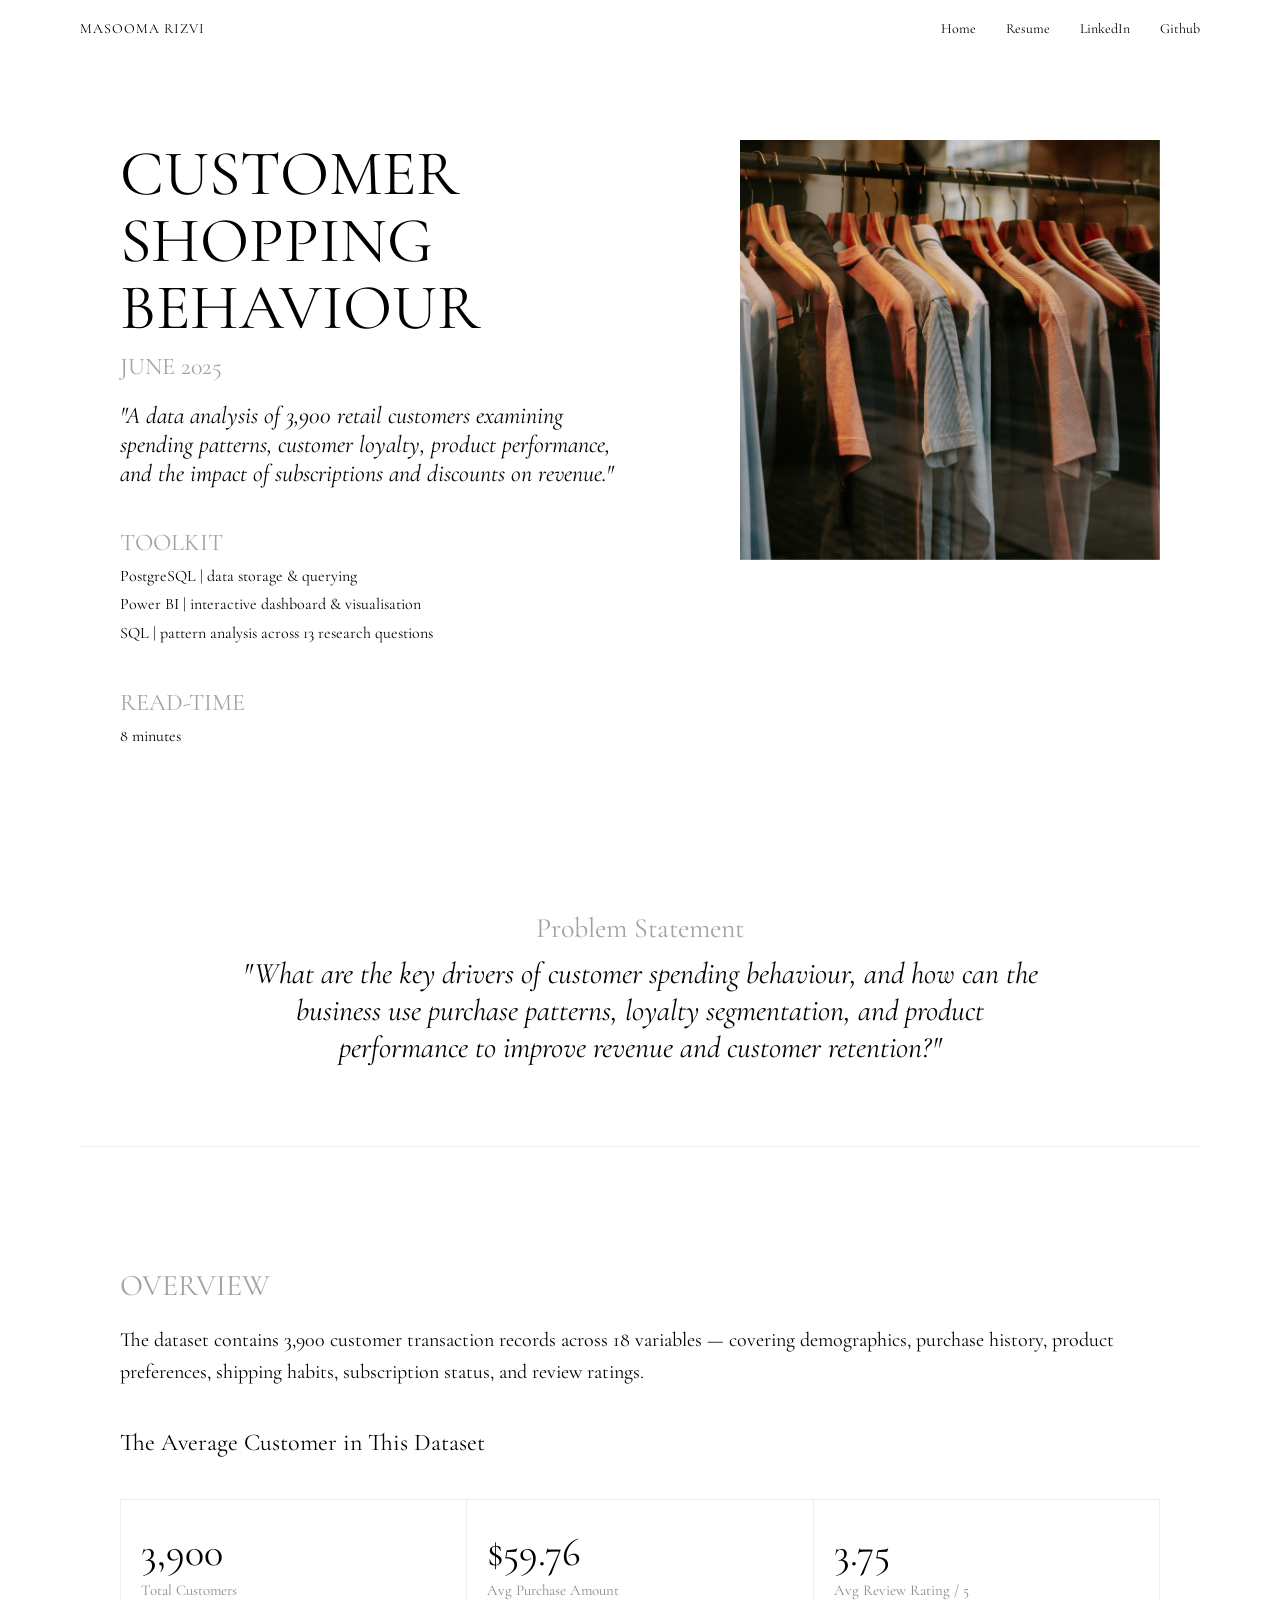
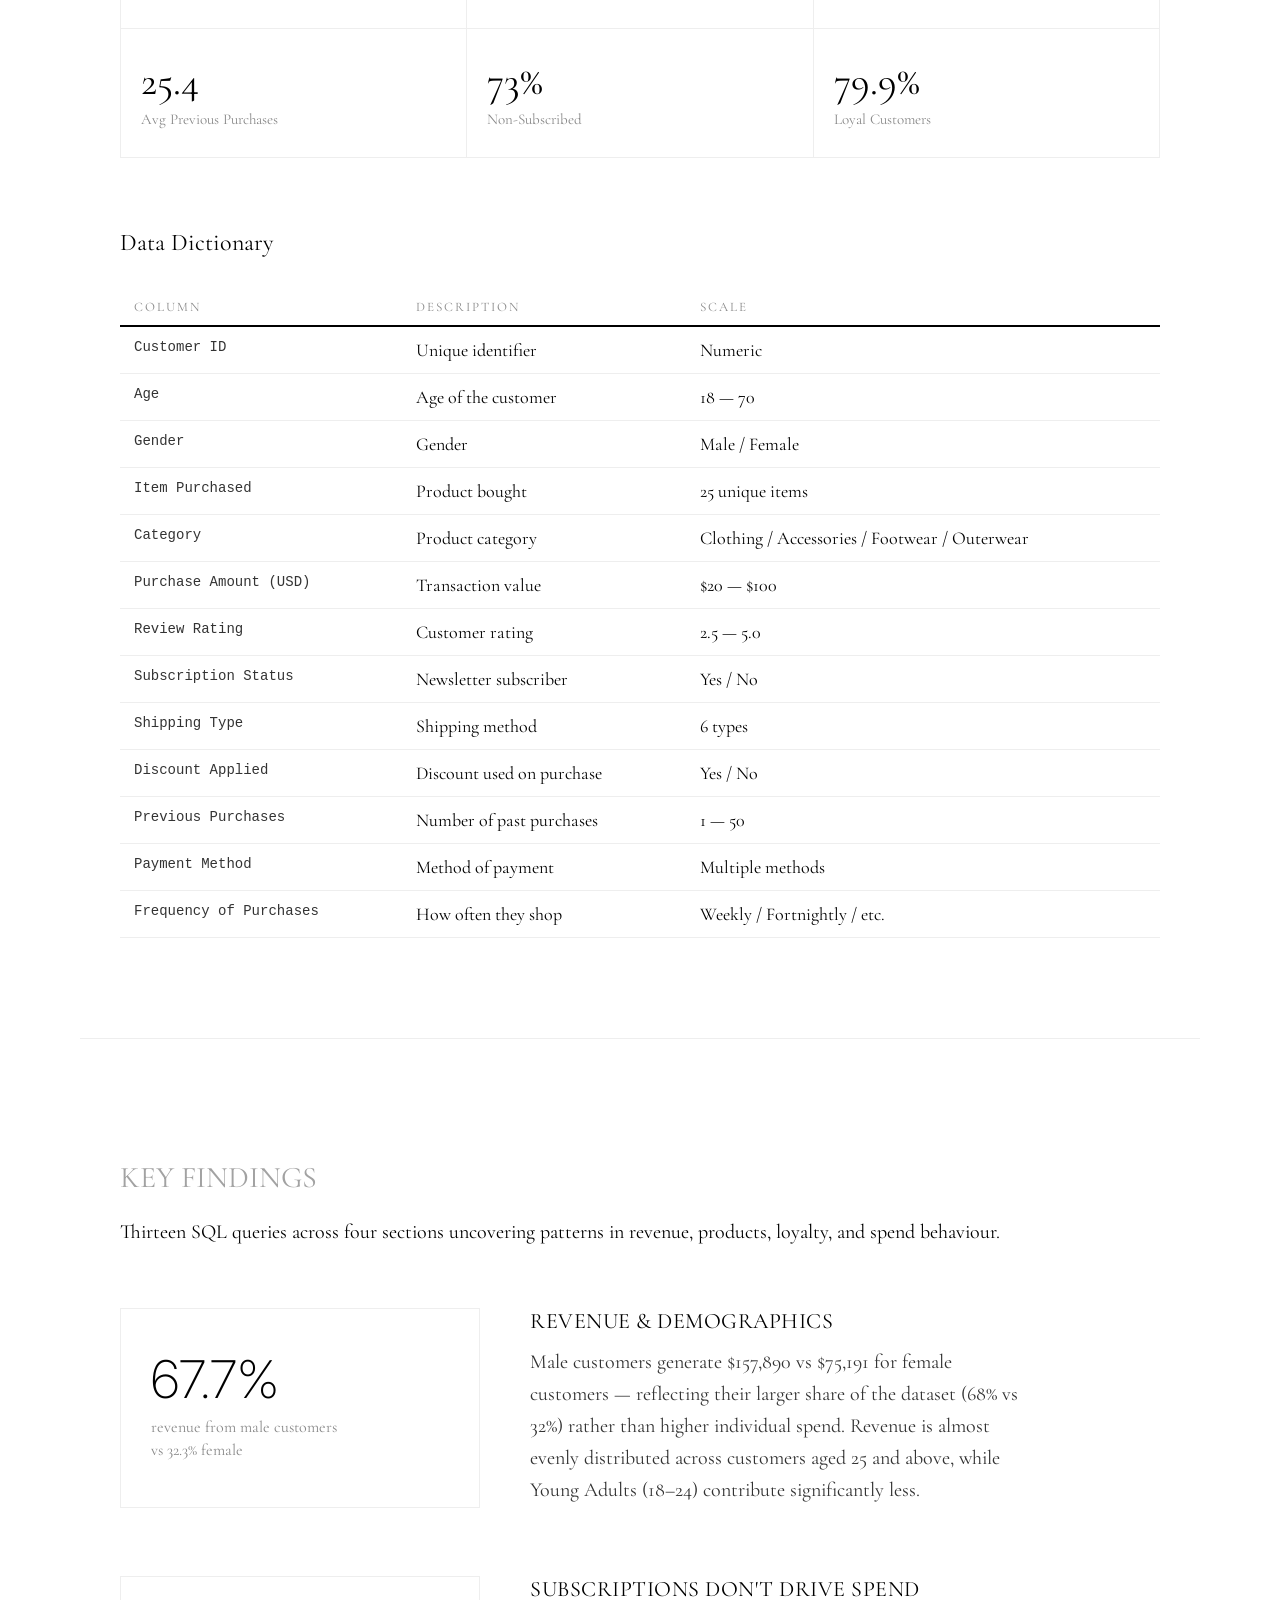
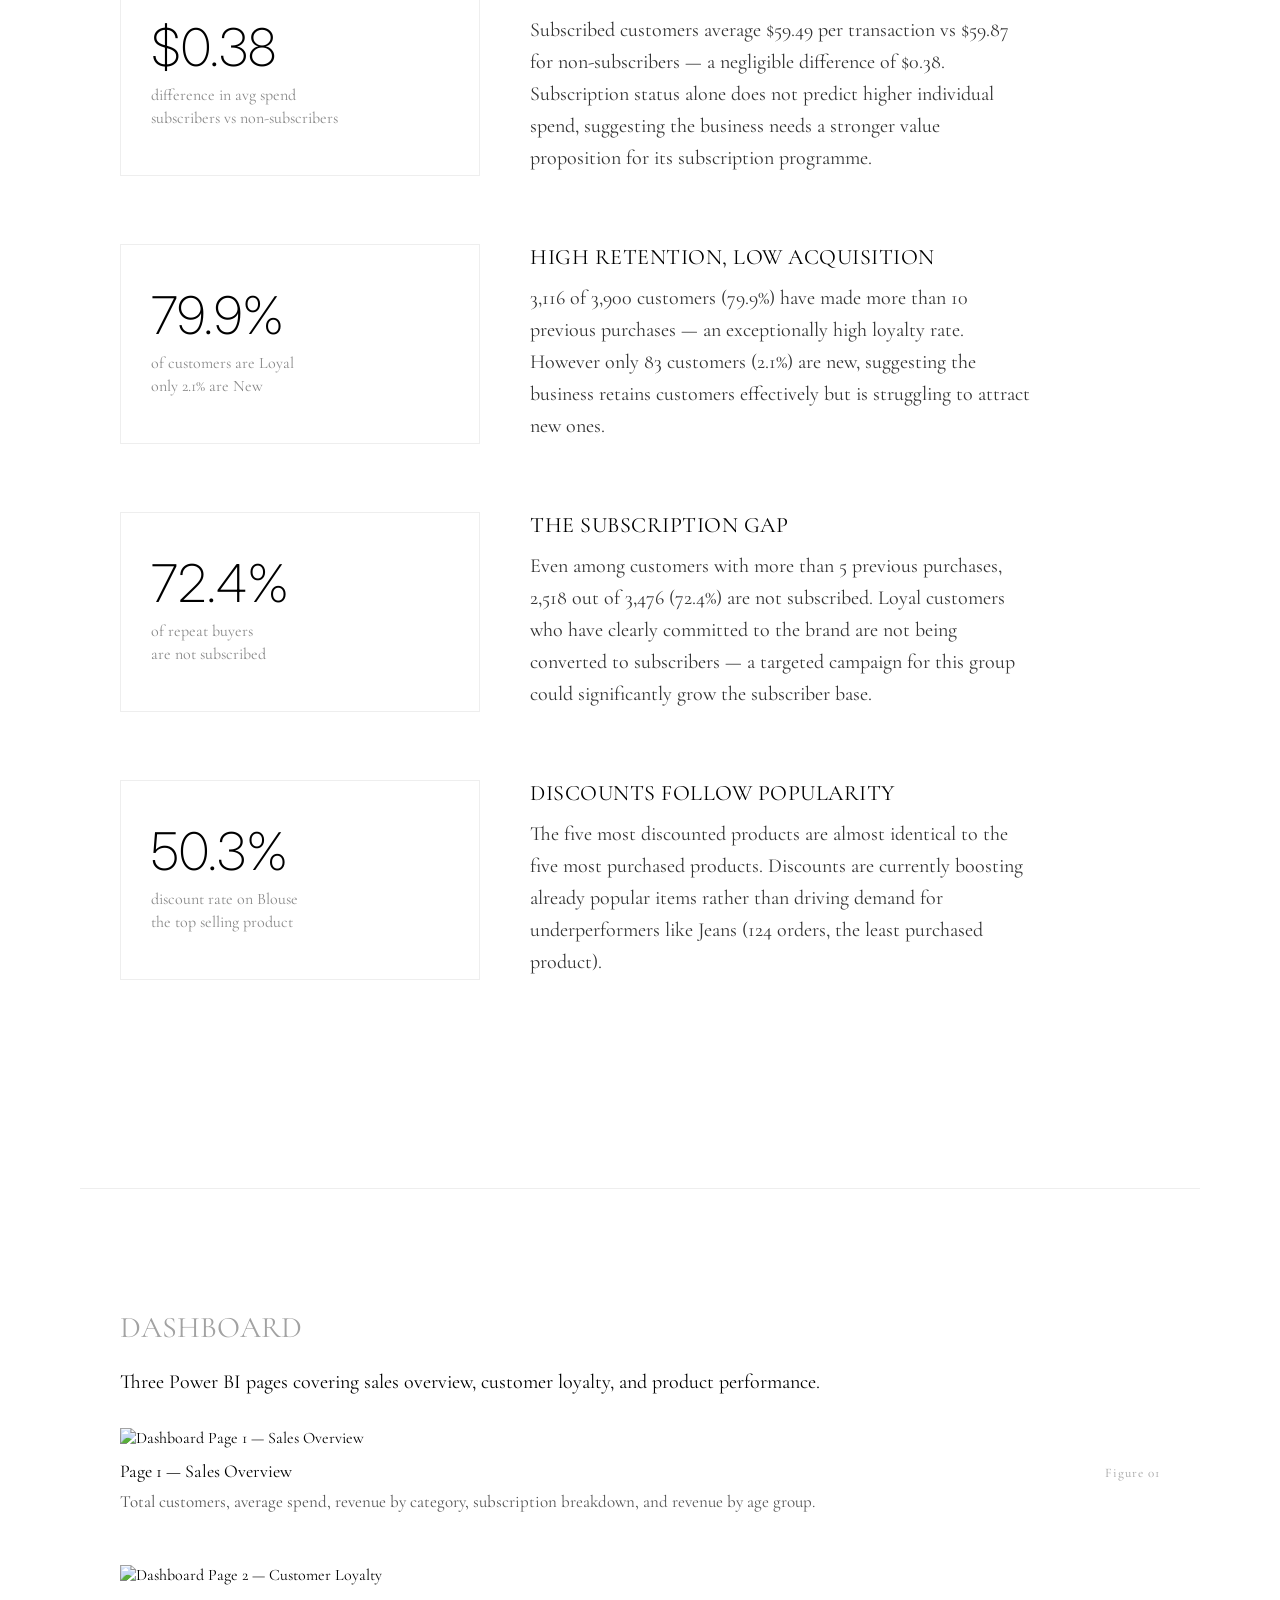
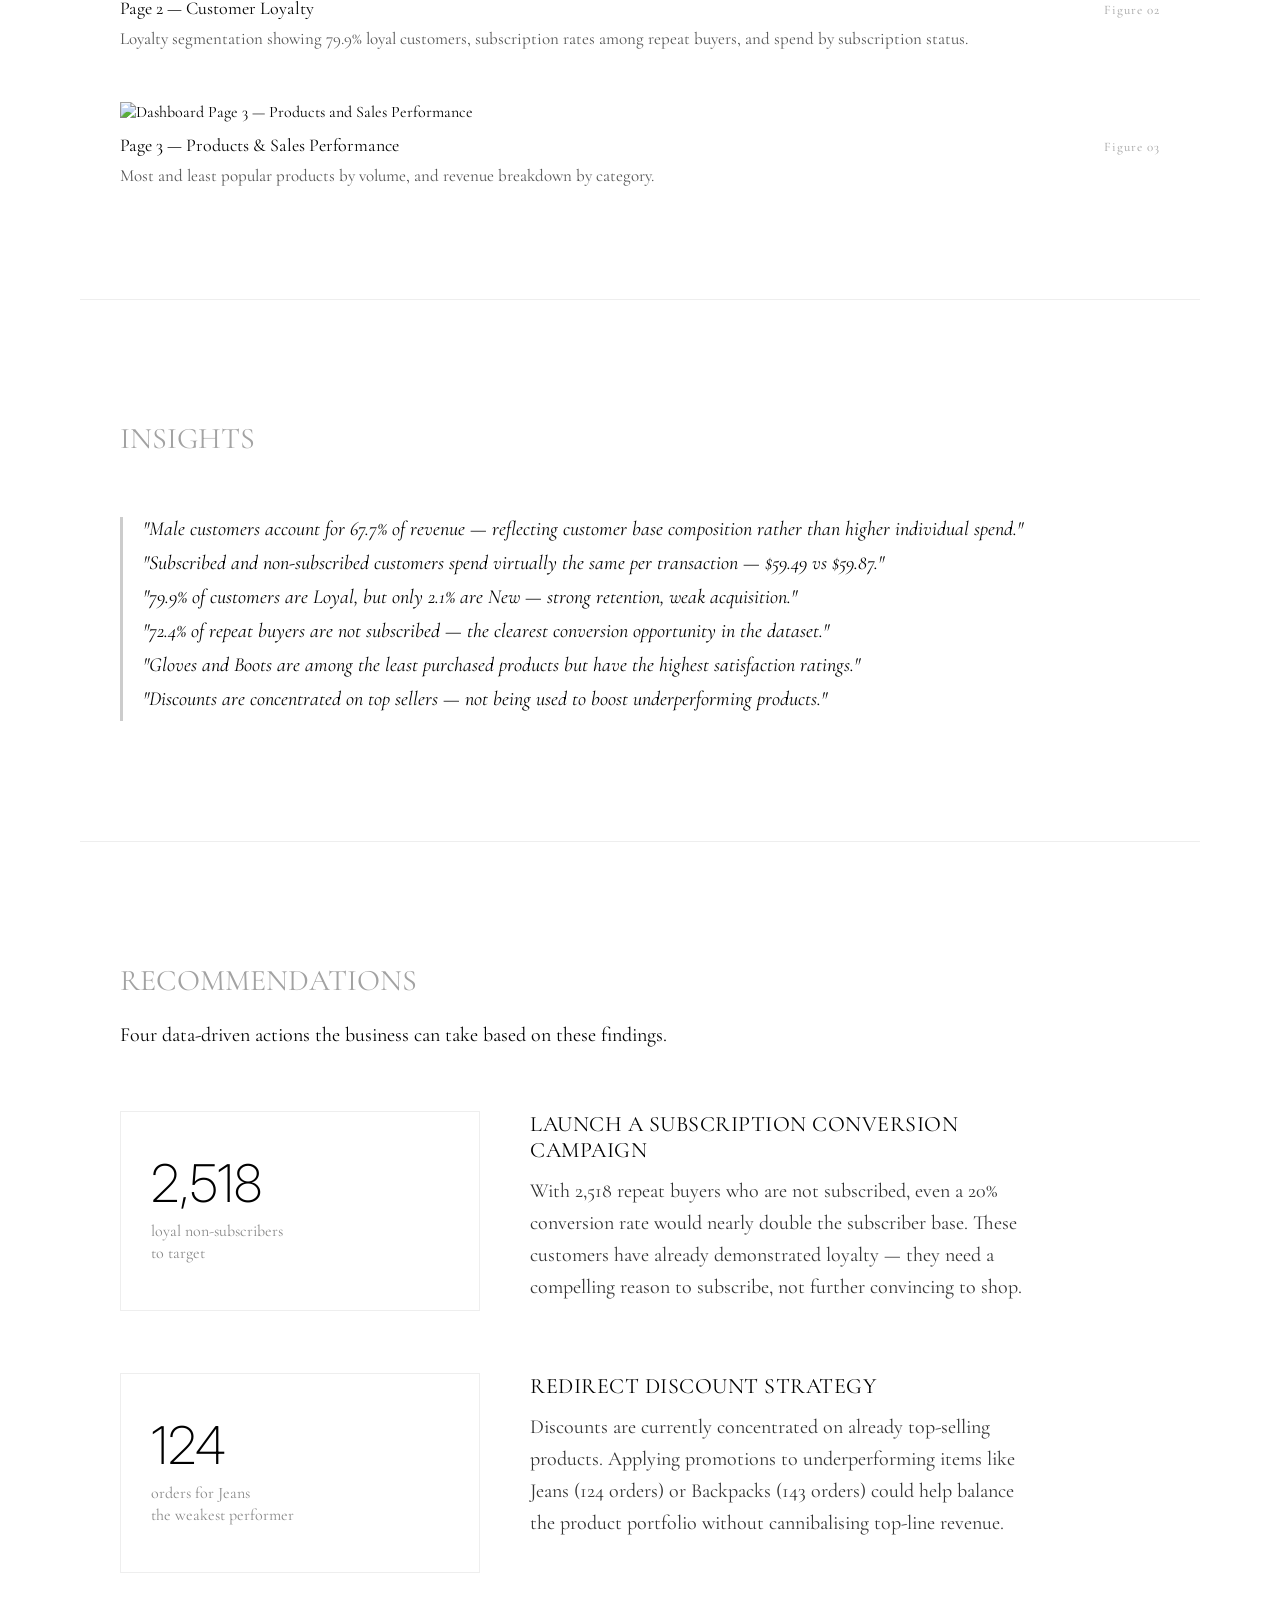
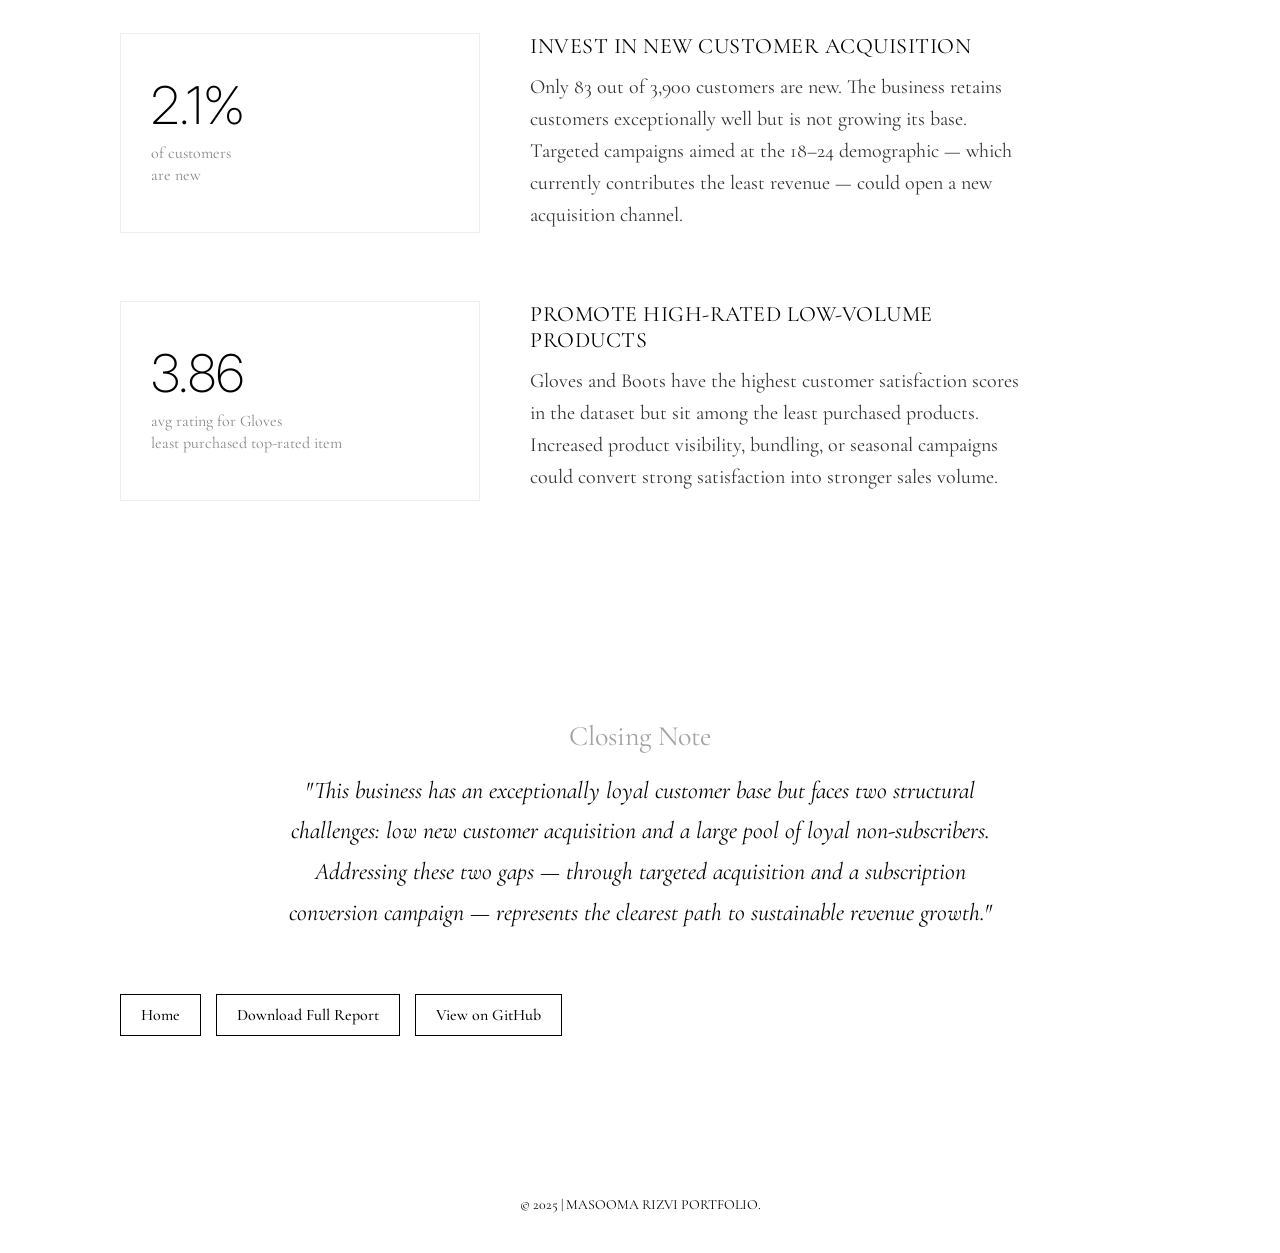
==== CustomerAnalysis.html @ becacf72 "slight fixes images etc" ====
<!DOCTYPE html>
<html lang="en">
<head>
  <meta charset="UTF-8">
  <meta name="viewport" content="width=device-width, initial-scale=1.0">
  <link href="https://fonts.googleapis.com/css2?family=Cormorant+Garamond:wght@400;700&display=swap" rel="stylesheet">
  <link href="https://fonts.googleapis.com/css2?family=Inter:wght@200;300;400&family=Cormorant+Garamond:wght@400;700&display=swap" rel="stylesheet">
  <title>Customer Shopping Behaviour</title>
  <link rel="stylesheet" href="css/teen.css">
  <link rel="icon" type="image/x-icon" href="images/Frame 3.png">
</head>

<body>

  <!-- NAV -->
  <header class="nav-container">
    <a href="index.html" class="logo">MASOOMA RIZVI</a>
    <nav class="nav">
      <ul>
        <li><a href="index.html">Home</a></li>
        <li><a href="Masooma Rizvi _ Resume 2026 _ LinkedIn .pdf" target="_blank">Resume</a></li>
        <li><a href="https://www.linkedin.com/in/masooma-r-2693ab368" target="_blank">LinkedIn</a></li>
        <li><a href="https://github.com/msm-rzv" target="_blank">Github</a></li>
      </ul>
    </nav>
  </header>

  <!-- INTRO -->
  <section class="intro-section">
    <div class="intro-text">
      <p class="project-title">CUSTOMER SHOPPING BEHAVIOUR</p>
      <p class="project-dates">JUNE 2025</p>
      <p class="project-description"><em>"A data analysis of 3,900 retail customers examining spending patterns, customer loyalty, product performance, and the impact of subscriptions and discounts on revenue."</em></p>

      <p class="section-label">TOOLKIT</p>
      <p class="toolkit">
        PostgreSQL | data storage & querying<br>
        Power BI | interactive dashboard & visualisation<br>
        SQL | pattern analysis across 13 research questions
      </p>

      <p class="section-label">READ-TIME</p>
      <p class="read-time">8 minutes</p>
    </div>

    <div class="intro-img">
      <img src="Images/CustomerAnalysis.jpg" alt="Customer Shopping Dashboard">
    </div>
  </section>

  <!-- PROBLEM STATEMENT -->
  <div class="quote">
    <p>Problem Statement</p>
    "What are the key drivers of customer spending behaviour, and how can the business use purchase patterns, loyalty segmentation, and product performance to improve revenue and customer retention?"
  </div>

  <!-- OVERVIEW -->
  <hr class="section-divider">
  <section id="overview" class="content-section">
    <p class="section-tag">OVERVIEW</p>

    <p>The dataset contains 3,900 customer transaction records across 18 variables — covering demographics, purchase history, product preferences, shipping habits, subscription status, and review ratings.</p>

    <h2>The Average Customer in This Dataset</h2>
    <div class="stats-grid">
      <div class="stat-cell"><span class="stat-number">3,900</span><span class="stat-desc">Total Customers</span></div>
      <div class="stat-cell"><span class="stat-number">$59.76</span><span class="stat-desc">Avg Purchase Amount</span></div>
      <div class="stat-cell"><span class="stat-number">3.75</span><span class="stat-desc">Avg Review Rating / 5</span></div>
      <div class="stat-cell"><span class="stat-number">25.4</span><span class="stat-desc">Avg Previous Purchases</span></div>
      <div class="stat-cell"><span class="stat-number">73%</span><span class="stat-desc">Non-Subscribed</span></div>
      <div class="stat-cell"><span class="stat-number">79.9%</span><span class="stat-desc">Loyal Customers</span></div>
    </div>

    <h2>Data Dictionary</h2>
    <table class="data-table">
      <thead>
        <tr><th>Column</th><th>Description</th><th>Scale</th></tr>
      </thead>
      <tbody>
        <tr><td class="col-name">Customer ID</td><td>Unique identifier</td><td>Numeric</td></tr>
        <tr><td class="col-name">Age</td><td>Age of the customer</td><td>18 — 70</td></tr>
        <tr><td class="col-name">Gender</td><td>Gender</td><td>Male / Female</td></tr>
        <tr><td class="col-name">Item Purchased</td><td>Product bought</td><td>25 unique items</td></tr>
        <tr><td class="col-name">Category</td><td>Product category</td><td>Clothing / Accessories / Footwear / Outerwear</td></tr>
        <tr><td class="col-name">Purchase Amount (USD)</td><td>Transaction value</td><td>$20 — $100</td></tr>
        <tr><td class="col-name">Review Rating</td><td>Customer rating</td><td>2.5 — 5.0</td></tr>
        <tr><td class="col-name">Subscription Status</td><td>Newsletter subscriber</td><td>Yes / No</td></tr>
        <tr><td class="col-name">Shipping Type</td><td>Shipping method</td><td>6 types</td></tr>
        <tr><td class="col-name">Discount Applied</td><td>Discount used on purchase</td><td>Yes / No</td></tr>
        <tr><td class="col-name">Previous Purchases</td><td>Number of past purchases</td><td>1 — 50</td></tr>
        <tr><td class="col-name">Payment Method</td><td>Method of payment</td><td>Multiple methods</td></tr>
        <tr><td class="col-name">Frequency of Purchases</td><td>How often they shop</td><td>Weekly / Fortnightly / etc.</td></tr>
      </tbody>
    </table>
  </section>

  <!-- ANALYSIS -->
  <hr class="section-divider">
  <section id="analysis" class="content-section">
    <p class="section-tag">KEY FINDINGS</p>
    <p>Thirteen SQL queries across four sections uncovering patterns in revenue, products, loyalty, and spend behaviour.</p>

    <div class="panels">

      <div class="panel">
        <div class="panel-stat">
          <span class="panel-stat-number">67.7%</span>
          <span class="panel-stat-label">revenue from male customers<br>vs 32.3% female</span>
        </div>
        <div class="panel-content">
          <h2>Revenue & Demographics</h2>
          <p>Male customers generate $157,890 vs $75,191 for female customers — reflecting their larger share of the dataset (68% vs 32%) rather than higher individual spend. Revenue is almost evenly distributed across customers aged 25 and above, while Young Adults (18–24) contribute significantly less.</p>
        </div>
      </div>

      <div class="panel">
        <div class="panel-stat">
          <span class="panel-stat-number">$0.38</span>
          <span class="panel-stat-label">difference in avg spend<br>subscribers vs non-subscribers</span>
        </div>
        <div class="panel-content">
          <h2>Subscriptions Don't Drive Spend</h2>
          <p>Subscribed customers average $59.49 per transaction vs $59.87 for non-subscribers — a negligible difference of $0.38. Subscription status alone does not predict higher individual spend, suggesting the business needs a stronger value proposition for its subscription programme.</p>
        </div>
      </div>

      <div class="panel">
        <div class="panel-stat">
          <span class="panel-stat-number">79.9%</span>
          <span class="panel-stat-label">of customers are Loyal<br>only 2.1% are New</span>
        </div>
        <div class="panel-content">
          <h2>High Retention, Low Acquisition</h2>
          <p>3,116 of 3,900 customers (79.9%) have made more than 10 previous purchases — an exceptionally high loyalty rate. However only 83 customers (2.1%) are new, suggesting the business retains customers effectively but is struggling to attract new ones.</p>
        </div>
      </div>

      <div class="panel">
        <div class="panel-stat">
          <span class="panel-stat-number">72.4%</span>
          <span class="panel-stat-label">of repeat buyers<br>are not subscribed</span>
        </div>
        <div class="panel-content">
          <h2>The Subscription Gap</h2>
          <p>Even among customers with more than 5 previous purchases, 2,518 out of 3,476 (72.4%) are not subscribed. Loyal customers who have clearly committed to the brand are not being converted to subscribers — a targeted campaign for this group could significantly grow the subscriber base.</p>
        </div>
      </div>

      <div class="panel">
        <div class="panel-stat">
          <span class="panel-stat-number">50.3%</span>
          <span class="panel-stat-label">discount rate on Blouse<br>the top selling product</span>
        </div>
        <div class="panel-content">
          <h2>Discounts Follow Popularity</h2>
          <p>The five most discounted products are almost identical to the five most purchased products. Discounts are currently boosting already popular items rather than driving demand for underperformers like Jeans (124 orders, the least purchased product).</p>
        </div>
      </div>

    </div>
  </section>

  <!-- DASHBOARD -->
  <hr class="section-divider">
  <section id="dashboard" class="content-section">
    <p class="section-tag">DASHBOARD</p>
    <p>Three Power BI pages covering sales overview, customer loyalty, and product performance.</p>

    <div class="dashboard-grid">

      <div class="dashboard-item">
        <img src="images/Customer_Analysis1.jpg" alt="Dashboard Page 1 — Sales Overview">
        <div class="dashboard-caption">
          <span class="dashboard-caption-title">Page 1 — Sales Overview</span>
          <span class="dashboard-caption-fig">Figure 01</span>
        </div>
        <p class="dashboard-caption-desc">Total customers, average spend, revenue by category, subscription breakdown, and revenue by age group.</p>
      </div>

      <div class="dashboard-item">
        <img src="images/Customer_Analysis2.jpg" alt="Dashboard Page 2 — Customer Loyalty">
        <div class="dashboard-caption">
          <span class="dashboard-caption-title">Page 2 — Customer Loyalty</span>
          <span class="dashboard-caption-fig">Figure 02</span>
        </div>
        <p class="dashboard-caption-desc">Loyalty segmentation showing 79.9% loyal customers, subscription rates among repeat buyers, and spend by subscription status.</p>
      </div>

      <div class="dashboard-item">
        <img src="images/Customer_Analysis3.jpg" alt="Dashboard Page 3 — Products and Sales Performance">
        <div class="dashboard-caption">
          <span class="dashboard-caption-title">Page 3 — Products & Sales Performance</span>
          <span class="dashboard-caption-fig">Figure 03</span>
        </div>
        <p class="dashboard-caption-desc">Most and least popular products by volume, and revenue breakdown by category.</p>
      </div>

    </div>
  </section>

  <!-- KEY FINDINGS -->
  <hr class="section-divider">
  <section id="findings" class="content-section">
    <p class="section-tag">INSIGHTS</p>

    <div class="quotes">
      <p>"Male customers account for 67.7% of revenue — reflecting customer base composition rather than higher individual spend."</p>
      <p>"Subscribed and non-subscribed customers spend virtually the same per transaction — $59.49 vs $59.87."</p>
      <p>"79.9% of customers are Loyal, but only 2.1% are New — strong retention, weak acquisition."</p>
      <p>"72.4% of repeat buyers are not subscribed — the clearest conversion opportunity in the dataset."</p>
      <p>"Gloves and Boots are among the least purchased products but have the highest satisfaction ratings."</p>
      <p>"Discounts are concentrated on top sellers — not being used to boost underperforming products."</p>
    </div>
  </section>

  <!-- RECOMMENDATIONS -->
  <hr class="section-divider">
  <section id="recommendations" class="content-section">
    <p class="section-tag">RECOMMENDATIONS</p>
    <p>Four data-driven actions the business can take based on these findings.</p>

    <div class="panels">

      <div class="panel">
        <div class="panel-stat">
          <span class="panel-stat-number">2,518</span>
          <span class="panel-stat-label">loyal non-subscribers<br>to target</span>
        </div>
        <div class="panel-content">
          <h2>Launch a Subscription Conversion Campaign</h2>
          <p>With 2,518 repeat buyers who are not subscribed, even a 20% conversion rate would nearly double the subscriber base. These customers have already demonstrated loyalty — they need a compelling reason to subscribe, not further convincing to shop.</p>
        </div>
      </div>

      <div class="panel">
        <div class="panel-stat">
          <span class="panel-stat-number">124</span>
          <span class="panel-stat-label">orders for Jeans<br>the weakest performer</span>
        </div>
        <div class="panel-content">
          <h2>Redirect Discount Strategy</h2>
          <p>Discounts are currently concentrated on already top-selling products. Applying promotions to underperforming items like Jeans (124 orders) or Backpacks (143 orders) could help balance the product portfolio without cannibalising top-line revenue.</p>
        </div>
      </div>

      <div class="panel">
        <div class="panel-stat">
          <span class="panel-stat-number">2.1%</span>
          <span class="panel-stat-label">of customers<br>are new</span>
        </div>
        <div class="panel-content">
          <h2>Invest in New Customer Acquisition</h2>
          <p>Only 83 out of 3,900 customers are new. The business retains customers exceptionally well but is not growing its base. Targeted campaigns aimed at the 18–24 demographic — which currently contributes the least revenue — could open a new acquisition channel.</p>
        </div>
      </div>

      <div class="panel">
        <div class="panel-stat">
          <span class="panel-stat-number">3.86</span>
          <span class="panel-stat-label">avg rating for Gloves<br>least purchased top-rated item</span>
        </div>
        <div class="panel-content">
          <h2>Promote High-Rated Low-Volume Products</h2>
          <p>Gloves and Boots have the highest customer satisfaction scores in the dataset but sit among the least purchased products. Increased product visibility, bundling, or seasonal campaigns could convert strong satisfaction into stronger sales volume.</p>
        </div>
      </div>

    </div>

    <div class="closing-box">
      <span class="closing-box-label">Closing Note</span>
      "This business has an exceptionally loyal customer base but faces two structural challenges: low new customer acquisition and a large pool of loyal non-subscribers. Addressing these two gaps — through targeted acquisition and a subscription conversion campaign — represents the clearest path to sustainable revenue growth."
    </div>

    <div class="buttons">
      <a href="index.html">Home</a>
      <a href="Customer_Shopping_Behaviour_Case_Study.pdf" target="_blank">Download Full Report</a>
      <a href="https://github.com/msm-rzv" target="_blank">View on GitHub</a>
    </div>

  </section>

  <!-- FOOTER -->
  <footer class="site-footer">
    <p>&copy; 2025 | MASOOMA RIZVI PORTFOLIO.</p>
  </footer>

  <script>
    const panelObserver = new IntersectionObserver((entries) => {
      entries.forEach(entry => { if (entry.isIntersecting) entry.target.classList.add('visible'); });
    }, { threshold: 0.15 });
    document.querySelectorAll('.panel, .dashboard-item').forEach(p => panelObserver.observe(p));
  </script>

</body>
</html>
---- css/teen.css ----
@import url('https://fonts.googleapis.com/css2?family=Cormorant+Garamond:ital,wght@0,300;0,400;0,500;0,700;1,400&display=swap');
@import url('https://fonts.googleapis.com/css2?family=Inter:wght@200;300;400&display=swap');

/* ========== RESET & BASE ========== */
*, *::before, *::after { box-sizing: border-box; margin: 0; padding: 0; }

body {
  font-family: 'Cormorant Garamond', serif;
  background-color: #fff;
  color: #000;
  overflow-x: hidden;
}

/* ========== NAVIGATION ========== */
.nav-container {
  font-family: 'Cormorant Garamond', serif;
  position: absolute;
  top: 20px;
  left: 0; right: 0;
  display: flex;
  justify-content: space-between;
  align-items: center;
  padding: 0 80px;
  font-size: 14px;
  z-index: 100;
  opacity: 0;
  animation: fadeInDown 1s ease forwards;
  animation-delay: 0.2s;
}

.logo {
  font-family: 'Cormorant Garamond', serif;
  font-size: 14px;
  text-decoration: none;
  color: #000;
  letter-spacing: 1px;
}

.nav ul {
  list-style: none;
  display: flex;
  gap: 30px;
}

.nav li {
  opacity: 0;
  transform: translateY(-10px);
  animation: fadeInDown 0.6s ease forwards;
}
.nav li:nth-child(1) { animation-delay: 0.3s; }
.nav li:nth-child(2) { animation-delay: 0.4s; }
.nav li:nth-child(3) { animation-delay: 0.5s; }
.nav li:nth-child(4) { animation-delay: 0.6s; }

.nav a {
  text-decoration: none;
  color: #000;
  position: relative;
  transition: color 0.3s ease;
}
.nav a::after {
  content: '';
  position: absolute;
  width: 0; height: 1px;
  bottom: -3px; left: 50%;
  background-color: #000;
  transition: all 0.3s ease;
  transform: translateX(-50%);
}
.nav a:hover::after { width: 100%; }
.nav a:hover { color: #808080; }

/* ========== INTRO SECTION ========== */
.intro-section {
  display: flex;
  align-items: flex-start;
  justify-content: space-between;
  padding: 140px 80px 80px;
  max-width: 1200px;
  margin: 0 auto;
  gap: 100px;
  opacity: 0;
  animation: fadeIn 1s ease forwards;
  animation-delay: 0.8s;
}

.intro-text {
  flex: 1;
  max-width: 620px;
  opacity: 0;
  transform: translateX(-40px);
  animation: slideInLeft 1s cubic-bezier(0.4, 0, 0.2, 1) forwards;
  animation-delay: 1s;
}

.project-title {
  font-size: 64px;
  font-weight: 400;
  margin-bottom: 10px;
  line-height: 1.05;
  opacity: 0;
  transform: translateY(30px);
  animation: fadeInUp 1s cubic-bezier(0.4, 0, 0.2, 1) forwards;
  animation-delay: 1.2s;
}

.project-dates {
  font-size: 24px;
  color: #A2A2A2;
  margin-bottom: 20px;
  opacity: 0;
  animation: fadeIn 0.8s ease forwards;
  animation-delay: 1.4s;
}

.project-description {
  font-size: 24px;
  margin: 10px 0;
  opacity: 0;
  animation: fadeIn 0.8s ease forwards;
  animation-delay: 1.5s;
}

.section-label {
  font-size: 24px;
  color: #A2A2A2;
  margin-top: 40px;
  margin-bottom: 5px;
  opacity: 0;
  animation: fadeIn 0.8s ease forwards;
  animation-delay: 1.6s;
}

.toolkit, .read-time {
  font-size: 16px;
  margin-bottom: 20px;
  line-height: 1.8;
  opacity: 0;
  animation: fadeIn 0.8s ease forwards;
  animation-delay: 1.7s;
}

.intro-img {
  flex-shrink: 0;
  opacity: 0;
  transform: translateX(40px) scale(0.95);
  animation: slideInRight 1s cubic-bezier(0.4, 0, 0.2, 1) forwards;
  animation-delay: 1.3s;
}

.intro-img img {
  max-width: 420px;
  width: 100%;
  height: auto;
  display: block;
  transition: transform 0.5s cubic-bezier(0.4, 0, 0.2, 1);
}
.intro-img img:hover { transform: scale(1.03); }

/* ========== PROBLEM STATEMENT QUOTE ========== */
.quote {
  text-align: center;
  font-style: italic;
  font-size: 30px;
  margin: 60px auto;
  max-width: 800px;
  opacity: 0;
  transform: translateY(40px) scale(0.98);
  animation: fadeInScale 1.2s cubic-bezier(0.4, 0, 0.2, 1) forwards;
  animation-delay: 0.3s;
}

.quote p {
  font-style: normal;
  font-size: 28px;
  color: #A2A2A2;
  margin-bottom: 10px;
}

/* ========== CONTENT SECTIONS ========== */
.content-section {
  display: flex;
  flex-direction: column;
  padding: 0 80px;
  margin: 120px auto 0;
  max-width: 1200px;
  align-items: flex-start;
  opacity: 0;
  transform: translateY(60px);
  animation: fadeInUp 1s cubic-bezier(0.4, 0, 0.2, 1) forwards;
  animation-delay: 0.2s;
}

.section-tag {
  font-size: 30px;
  color: #A2A2A2;
  margin-bottom: 20px;
  opacity: 0;
  animation: slideInLeft 0.8s ease forwards;
  animation-delay: 0.4s;
}

.content-section > p:not(.section-tag),
.content-section li {
  font-size: 20px;
  line-height: 1.6;
  opacity: 0;
  animation: fadeIn 0.8s ease forwards;
  animation-delay: 0.6s;
}

h2 {
  font-weight: 400;
  font-size: 24px;
  margin: 40px 0 12px;
}

/* ========== STATS GRID ========== */
.stats-grid {
  display: grid;
  grid-template-columns: repeat(3, 1fr);
  gap: 0;
  margin: 30px 0;
  width: 100%;
  border-top: 1px solid #eee;
  border-left: 1px solid #eee;
}

.stat-cell {
  padding: 28px 20px;
  border-bottom: 1px solid #eee;
  border-right: 1px solid #eee;
  transition: background 0.3s ease;
}
.stat-cell:hover { background: #f8f8f8; }

.stat-number {
  font-family: 'Cormorant Garamond', serif;
  font-weight: 400;
  font-size: 40px;
  display: block;
  margin-bottom: 4px;
}

.stat-desc {
  font-family: 'Cormorant Garamond', serif;
  font-size: 15px;
  color: #888;
}

/* ========== DATA TABLE ========== */
.data-table {
  width: 100%;
  border-collapse: collapse;
  margin: 20px 0;
  font-size: 18px;
}
.data-table th {
  text-align: left;
  font-weight: 400;
  font-size: 13px;
  letter-spacing: 2px;
  text-transform: uppercase;
  color: #888;
  padding: 10px 14px;
  border-bottom: 2px solid #000;
}
.data-table td {
  padding: 12px 14px;
  border-bottom: 1px solid #eee;
  vertical-align: top;
  transition: background 0.2s ease;
}
.data-table tr:hover td { background: #f8f8f8; }
.data-table .col-name {
  font-family: 'Courier New', monospace;
  font-size: 14px;
  color: #333;
}

/* ========== NUMBERED PANELS ========== */
.panels {
  margin: 60px 0;
  width: 100%;
}

.panel {
  display: flex;
  align-items: flex-start;
  margin-bottom: 60px;
  opacity: 0;
  transform: translateY(50px);
  transition: all 0.8s cubic-bezier(0.4, 0, 0.2, 1);
}
.panel.visible {
  opacity: 1;
  transform: translateY(0);
}

/* Stat card */
.panel-stat {
  width: 360px;
  height: 200px;
  flex-shrink: 0;
  margin-right: 50px;
  border: 1px solid #eee;
  display: flex;
  flex-direction: column;
  justify-content: center;
  padding: 30px;
  transition: border-color 0.4s ease, box-shadow 0.4s ease;
}
.panel:hover .panel-stat {
  border-color: #000;
  box-shadow: 0 8px 30px rgba(0,0,0,0.08);
}

.panel-stat-number {
  font-family: 'Inter', sans-serif;
  font-weight: 200;
  font-size: 52px;
  line-height: 1;
  margin-bottom: 10px;
  
}

.panel-stat-label {
  font-family: 'Cormorant Garamond', serif;
  font-size: 16px;
  color: #888;
  line-height: 1.4;
}

.panel-content {
  flex: 1;
  max-width: 500px;
}

.panel-content h2 {
  font-size: 22px;
  font-weight: 400;
  text-transform: uppercase;
  letter-spacing: 0.5px;
  margin: 0 0 12px;
  transition: color 0.3s ease;
}
.panel:hover .panel-content h2 { color: #808080; }

.panel-content p {
  font-size: 20px;
  line-height: 1.6;
  color: #333;
  margin-bottom: 10px;
}

.panel-content ul { list-style: none; padding: 0; }
.panel-content li {
  font-size: 20px;
  line-height: 1.6;
  color: #333;
  padding-left: 24px;
  position: relative;
  margin-bottom: 8px;
  transition: transform 0.3s ease;
}
.panel:hover .panel-content li { transform: translateX(5px); }
.panel-content li::before {
  content: "•";
  position: absolute;
  left: 0;
  color: #000;
}

/* ========== DASHBOARD IMAGES ========== */
.dashboard-grid {
  display: flex;
  flex-direction: column;
  gap: 50px;
  margin: 30px 0;
  width: 100%;
}

.dashboard-item {
  opacity: 0;
  transform: translateY(40px);
  transition: all 0.8s cubic-bezier(0.4, 0, 0.2, 1);
}
.dashboard-item.visible {
  opacity: 1;
  transform: translateY(0);
}

.dashboard-item img {
  width: 100%;
  height: auto;
  display: block;
  transition: box-shadow 0.5s ease;
}
.dashboard-item:hover img {
  box-shadow: 0 15px 50px rgba(0,0,0,0.1);
}

.dashboard-caption {
  display: flex;
  justify-content: space-between;
  align-items: baseline;
  margin-top: 12px;
}
.dashboard-caption-title { font-size: 18px; font-weight: 400; }
.dashboard-caption-fig { font-size: 13px; color: #A2A2A2; letter-spacing: 1px; }
.dashboard-caption-desc { font-size: 17px; color: #555; line-height: 1.6; margin-top: 6px; }

/* ========== KEY FINDINGS ========== */
.quotes {
  margin-top: 40px;
  margin-bottom: 40px;
  padding-left: 20px;
  border-left: 3px solid #ccc;
  opacity: 0;
  transform: translateX(-30px);
  animation: slideInLeft 0.8s cubic-bezier(0.4, 0, 0.2, 1) forwards;
  animation-delay: 0.6s;
  transition: border-color 0.4s ease;
}
.quotes:hover { border-left-color: #000; }

.quotes p {
  font-style: italic;
  margin-bottom: 10px;
  font-size: 20px;
  opacity: 0;
  animation: fadeIn 0.6s ease forwards;
}
.quotes p:nth-child(1) { animation-delay: 0.8s; }
.quotes p:nth-child(2) { animation-delay: 0.95s; }
.quotes p:nth-child(3) { animation-delay: 1.1s; }
.quotes p:nth-child(4) { animation-delay: 1.25s; }
.quotes p:nth-child(5) { animation-delay: 1.4s; }
.quotes p:nth-child(6) { animation-delay: 1.55s; }

/* ========== CLOSING BOX ========== */
.closing-box {
  margin: 60px auto 0;
  text-align: center;
  max-width: 800px;
  background-color: #fff;
  padding: 30px;
  border-radius: 12px;
  font-style: italic;
  font-size: 24px;
  line-height: 1.7;
  opacity: 0;
  transform: translateY(40px) scale(0.97);
  animation: popIn 1.2s cubic-bezier(0.4, 0, 0.2, 1) forwards;
  animation-delay: 0.7s;
  box-shadow: 0 0 0 rgba(0,0,0,0);
  transition: box-shadow 0.4s ease, transform 0.4s ease;
}
.closing-box:hover {
  box-shadow: 0 8px 30px rgba(0,0,0,0.1);
  transform: translateY(-3px);
}

.closing-box-label {
  font-style: normal;
  font-size: 28px;
  color: #A2A2A2;
  display: block;
  margin-bottom: 10px;
}

/* ========== BUTTONS ========== */
.buttons {
  display: flex;
  justify-content: center;
  gap: 15px;
  margin-top: 30px;
  margin-bottom: 20px;
  flex-wrap: wrap;
  opacity: 0;
  animation: fadeInUp 0.8s ease forwards;
  animation-delay: 0.8s;
}

.buttons a {
  text-decoration: none;
  font-size: 16px;
  padding: 10px 20px;
  border: 1px solid #000;
  color: #000;
  font-weight: 500;
  position: relative;
  overflow: hidden;
  transition: all 0.4s cubic-bezier(0.4, 0, 0.2, 1);
}
.buttons a::before {
  content: '';
  position: absolute;
  top: 0; left: -100%;
  width: 100%; height: 100%;
  background-color: #000;
  transition: left 0.4s cubic-bezier(0.4, 0, 0.2, 1);
  z-index: -1;
}
.buttons a:hover::before { left: 0; }
.buttons a:hover {
  color: #fff;
  transform: translateY(-4px);
  box-shadow: 0 8px 20px rgba(0,0,0,0.25);
}

/* ========== FOOTER ========== */
.site-footer {
  text-align: center;
  padding: 40px 30px;
  margin-top: 100px;
  font-size: 14px;
  font-family: 'Cormorant Garamond', serif;
  opacity: 0;
  animation: fadeIn 1s ease forwards;
  animation-delay: 1.2s;
}

/* ========== DIVIDER ========== */
.section-divider {
  border: none;
  border-top: 1px solid #eee;
  margin: 80px 80px 0;
}

/* ========== KEYFRAMES ========== */
@keyframes fadeIn { to { opacity: 1; } }
@keyframes fadeInUp { to { opacity: 1; transform: translateY(0); } }
@keyframes fadeInDown { from { opacity: 0; transform: translateY(-20px); } to { opacity: 1; transform: translateY(0); } }
@keyframes slideInLeft { to { opacity: 1; transform: translateX(0); } }
@keyframes slideInRight { to { opacity: 1; transform: translateX(0) scale(1); } }
@keyframes popIn { to { opacity: 1; transform: translateY(0) scale(1); } }
@keyframes fadeInScale { to { opacity: 1; transform: translateY(0) scale(1); } }

/* ========== MOBILE ========== */
@media (max-width: 768px) {
  .nav-container {
    position: static;
    justify-content: center;
    padding: 15px;
  }

  .logo { display: none; }

  .nav ul {
    margin-top: 0;
    flex-wrap: wrap;
    justify-content: center;
    gap: 15px;
  }

  .intro-section {
    flex-direction: column;
    padding: 60px 20px 40px;
    gap: 30px;
  }
  .intro-text { max-width: 100%; }
  .intro-img img { max-width: 100%; }
  .project-title { font-size: 40px; }
  .project-dates, .project-description { font-size: 18px; }
  .section-label { font-size: 20px; margin-top: 30px; }
  .toolkit, .read-time { font-size: 14px; }
  .quote { font-size: 20px; margin: 40px 20px; }
  .quote p { font-size: 20px; }
  .content-section { padding: 0 20px; margin-top: 80px; }
  .section-tag { font-size: 24px; }
  .stats-grid { grid-template-columns: repeat(2, 1fr); }
  .panel { flex-wrap: wrap; margin-bottom: 40px; }
  .panel-stat { width: 100%; height: auto; margin-right: 0; margin-bottom: 15px; }
  .panel-content { max-width: 100%; }
  .section-divider { margin: 60px 20px 0; }
  .buttons { flex-direction: column; align-items: center; gap: 10px; margin-top: 20px; }
  .buttons a { width: 100%; text-align: center; padding: 12px 0; }
  .closing-box { font-size: 20px; padding: 20px; }
  .closing-box-label { font-size: 22px; }
}

@media (max-width: 480px) {
  .project-title { font-size: 32px; }
  .quote { font-size: 18px; }
  .stats-grid { grid-template-columns: 1fr 1fr; }
  .stat-number { font-size: 30px; }
}
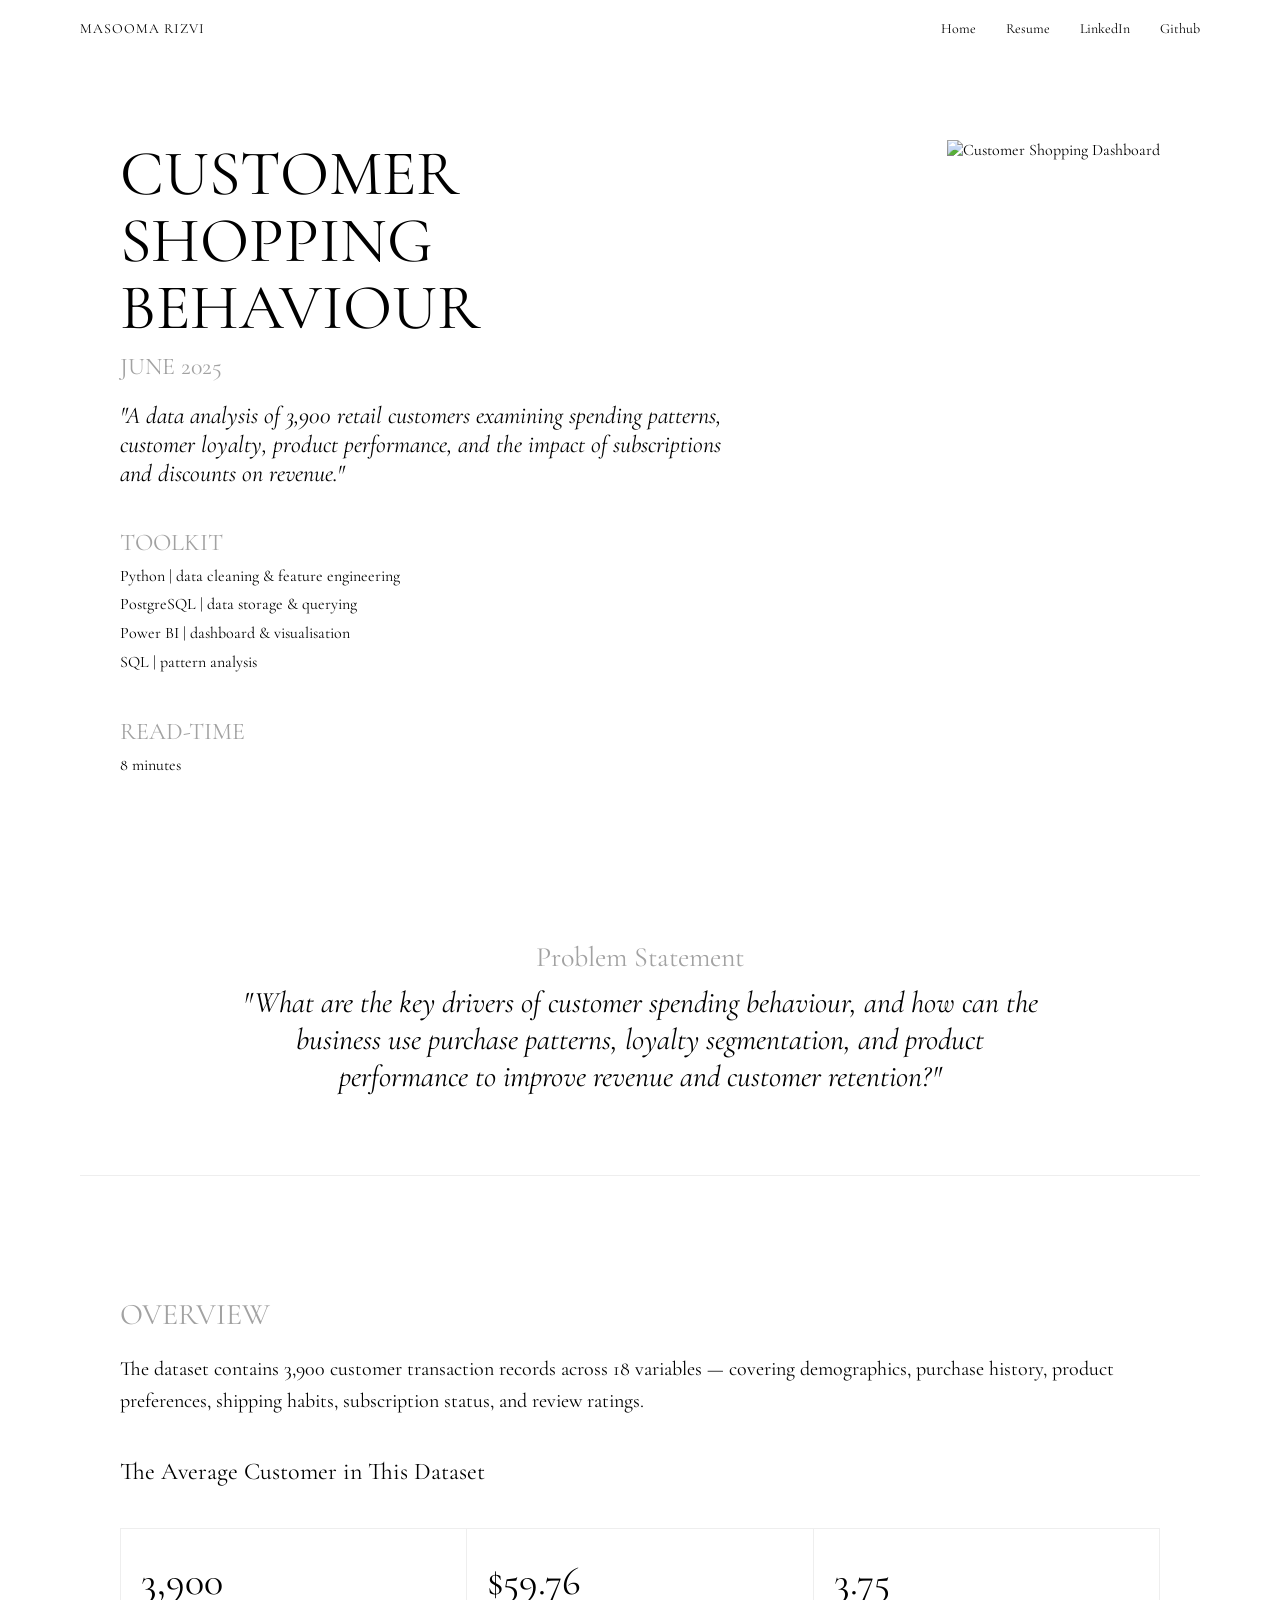
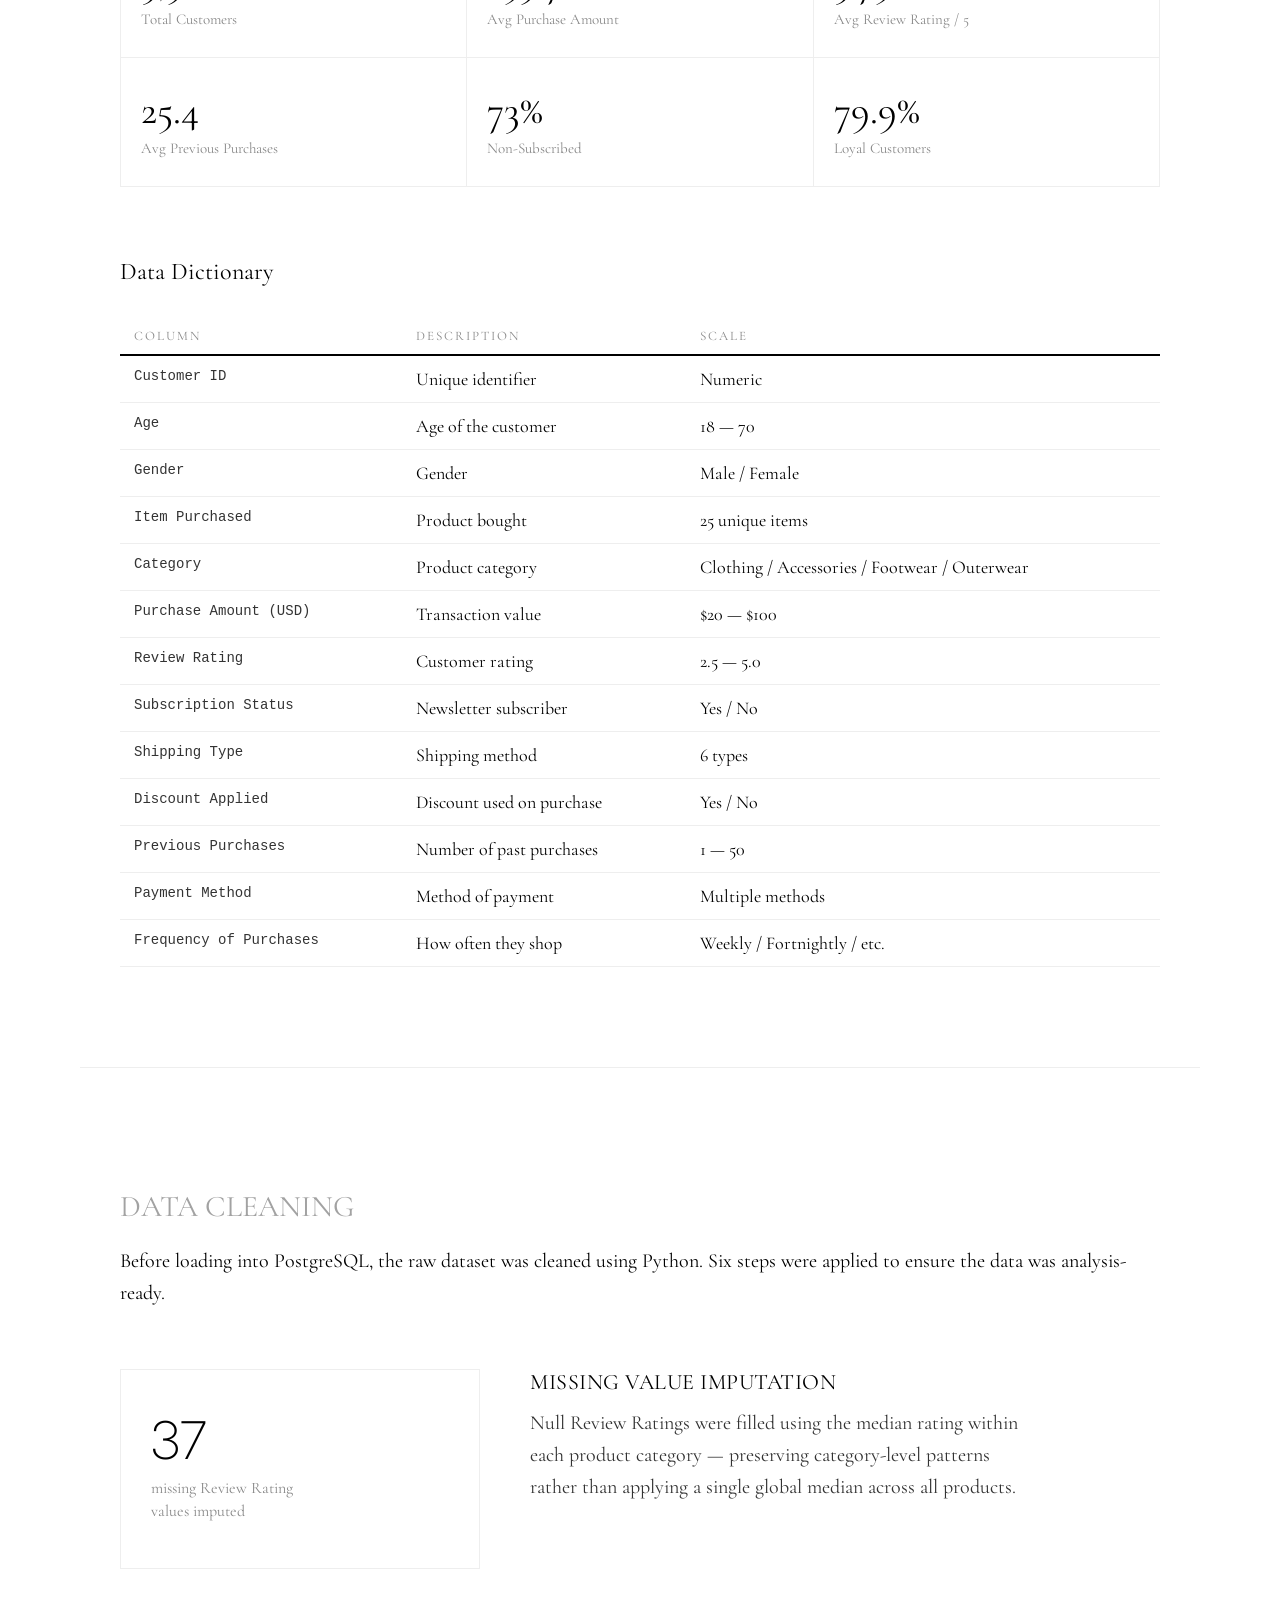
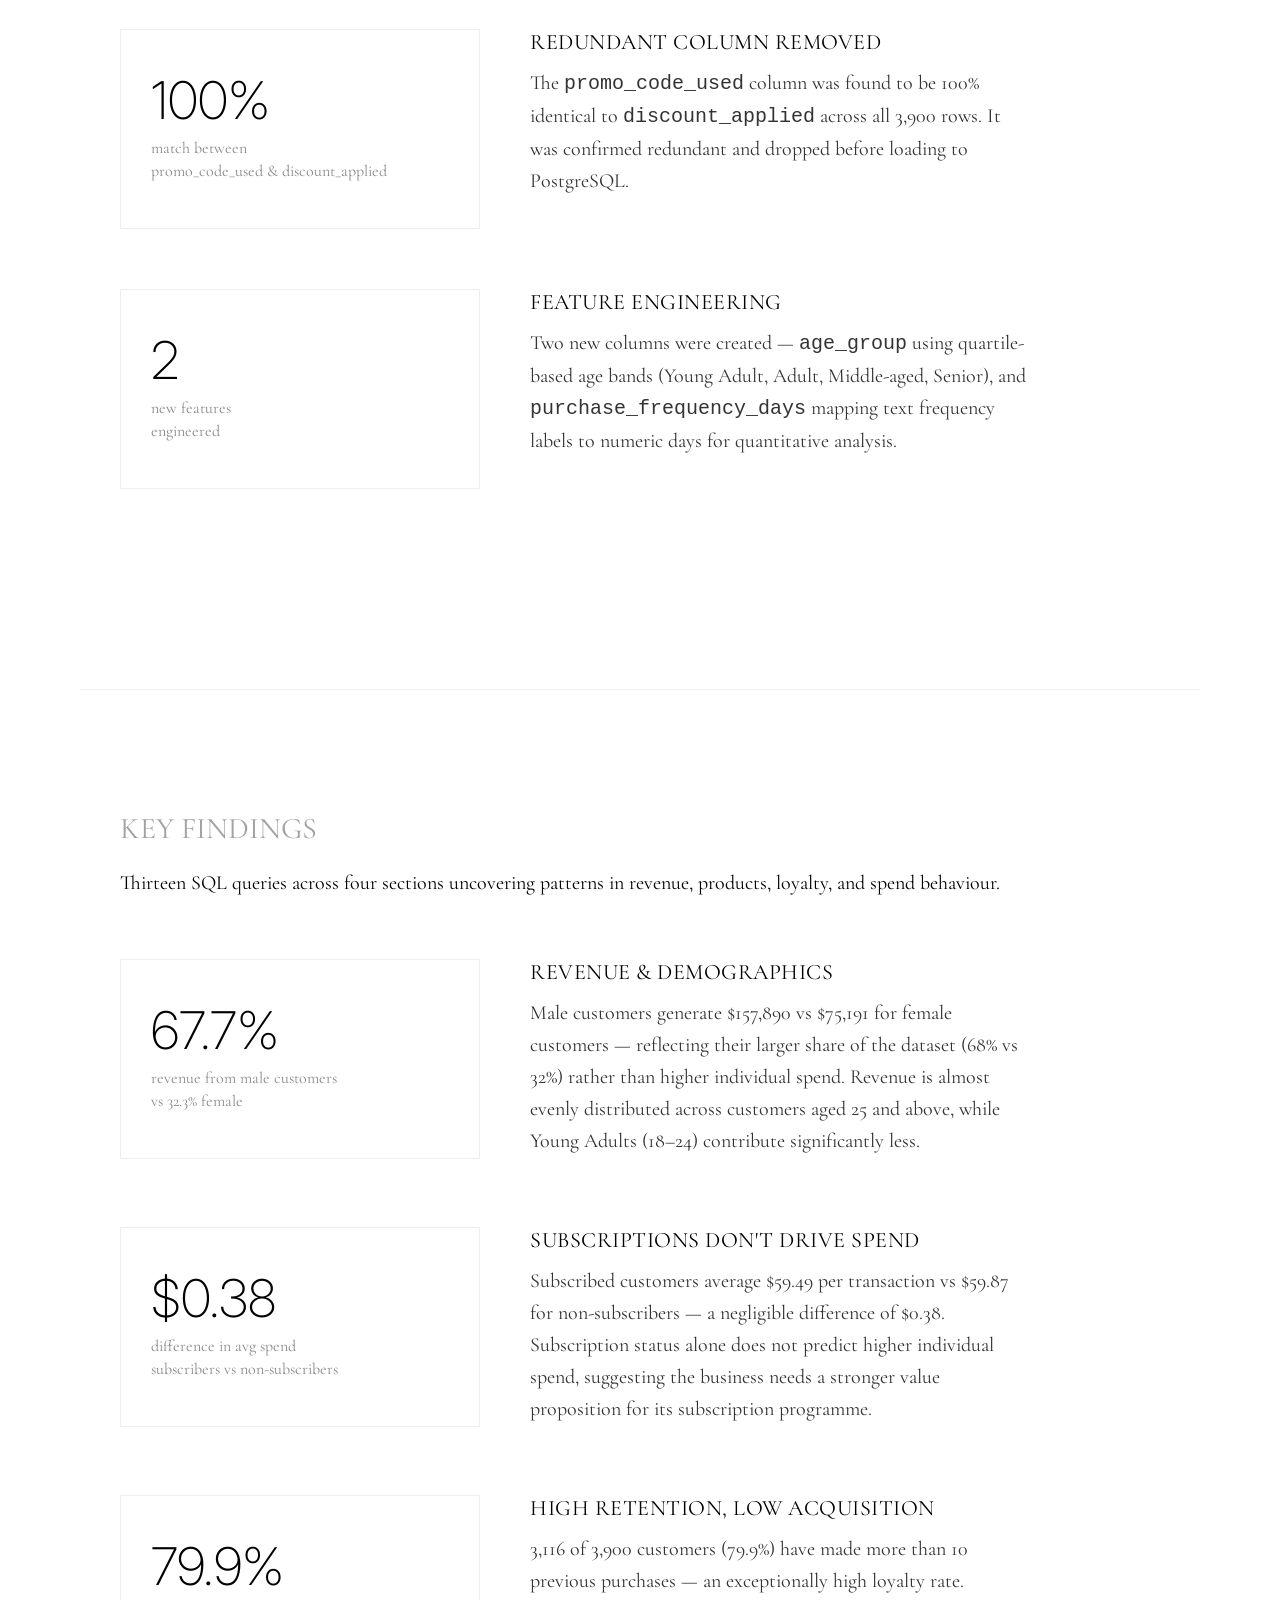
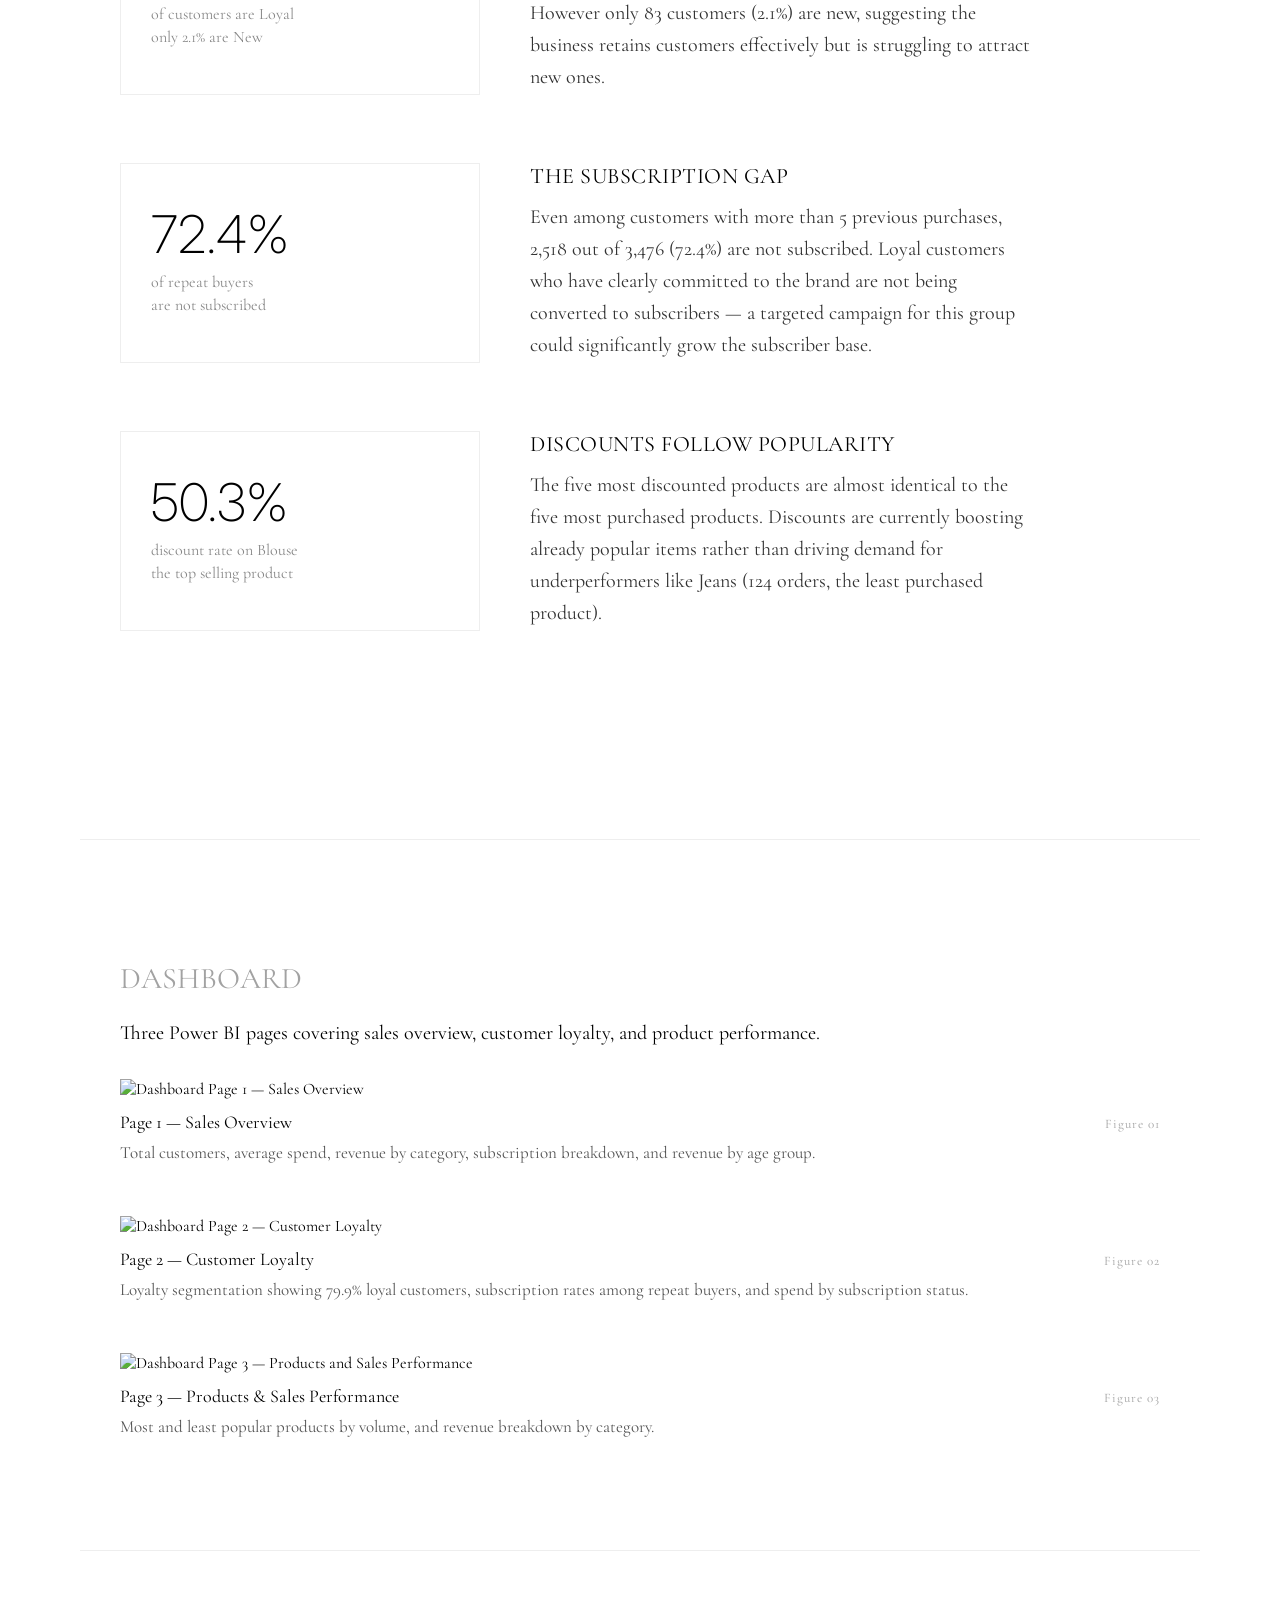
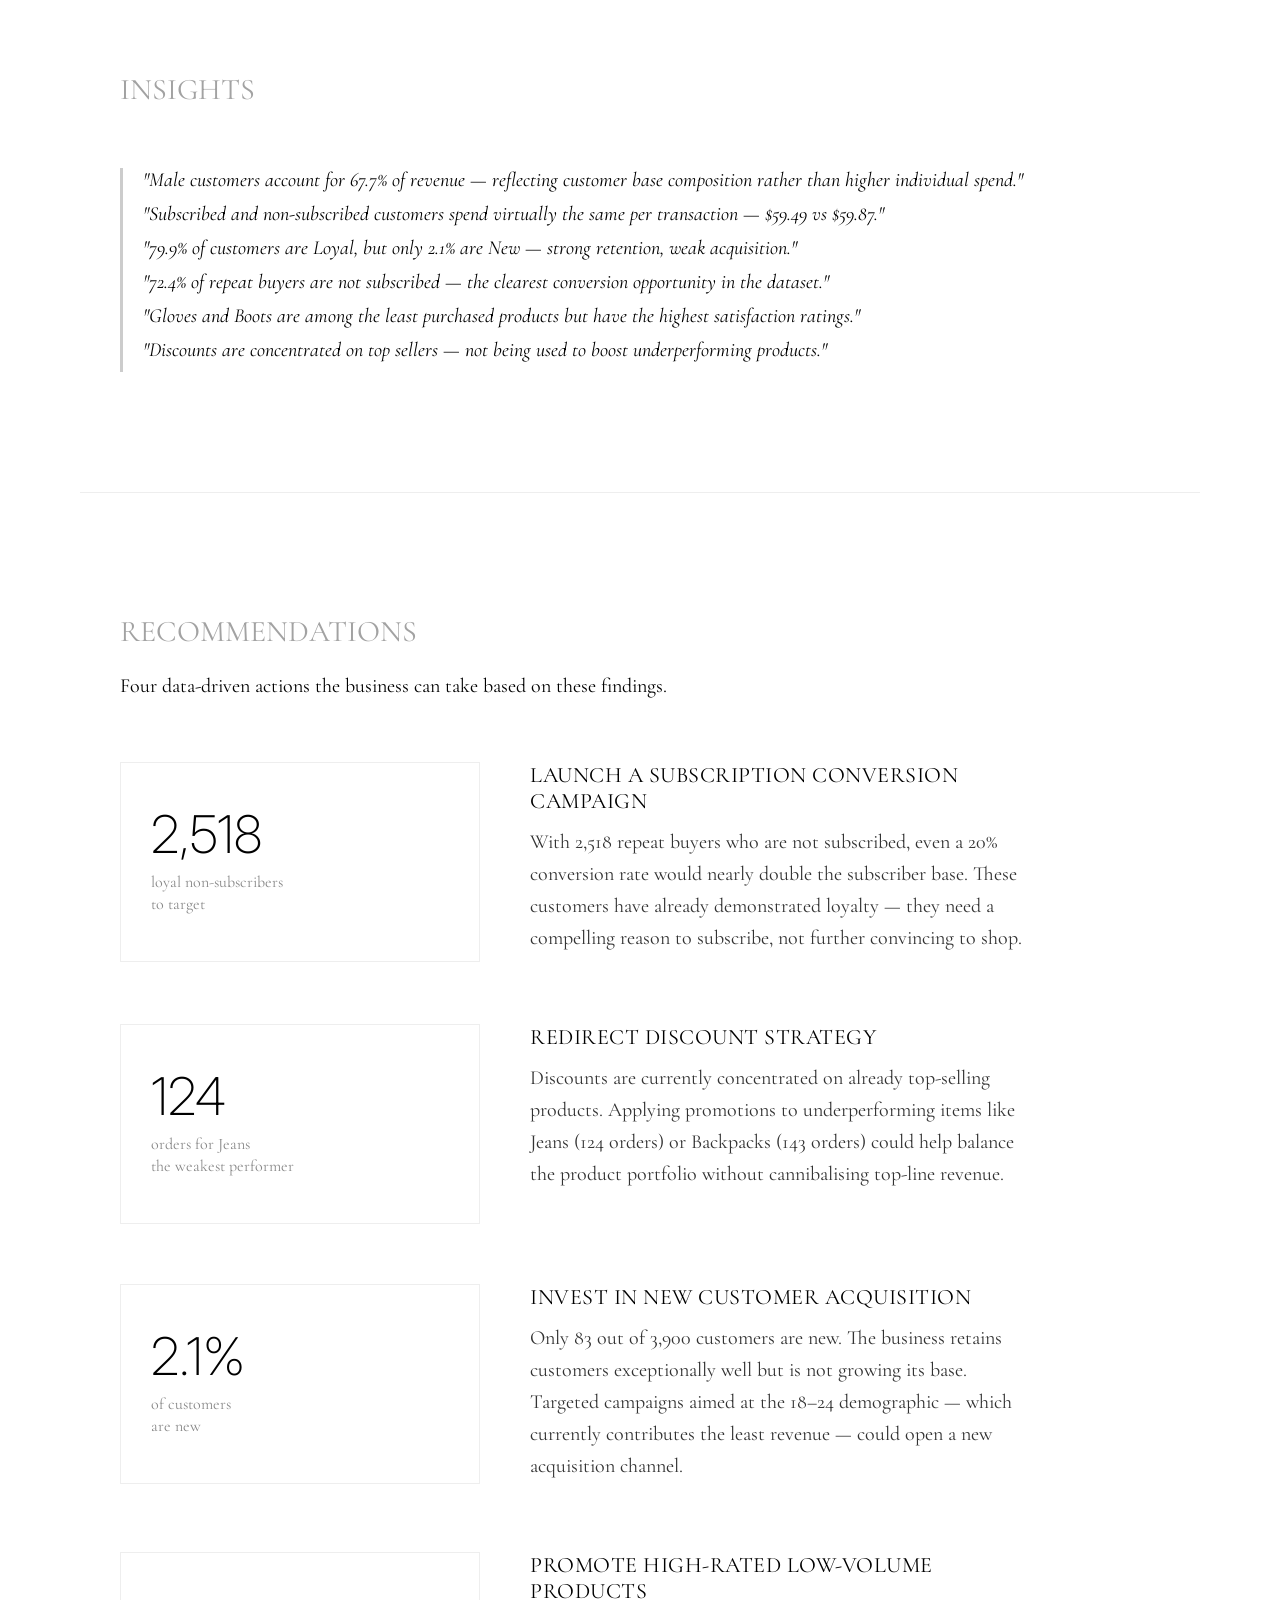
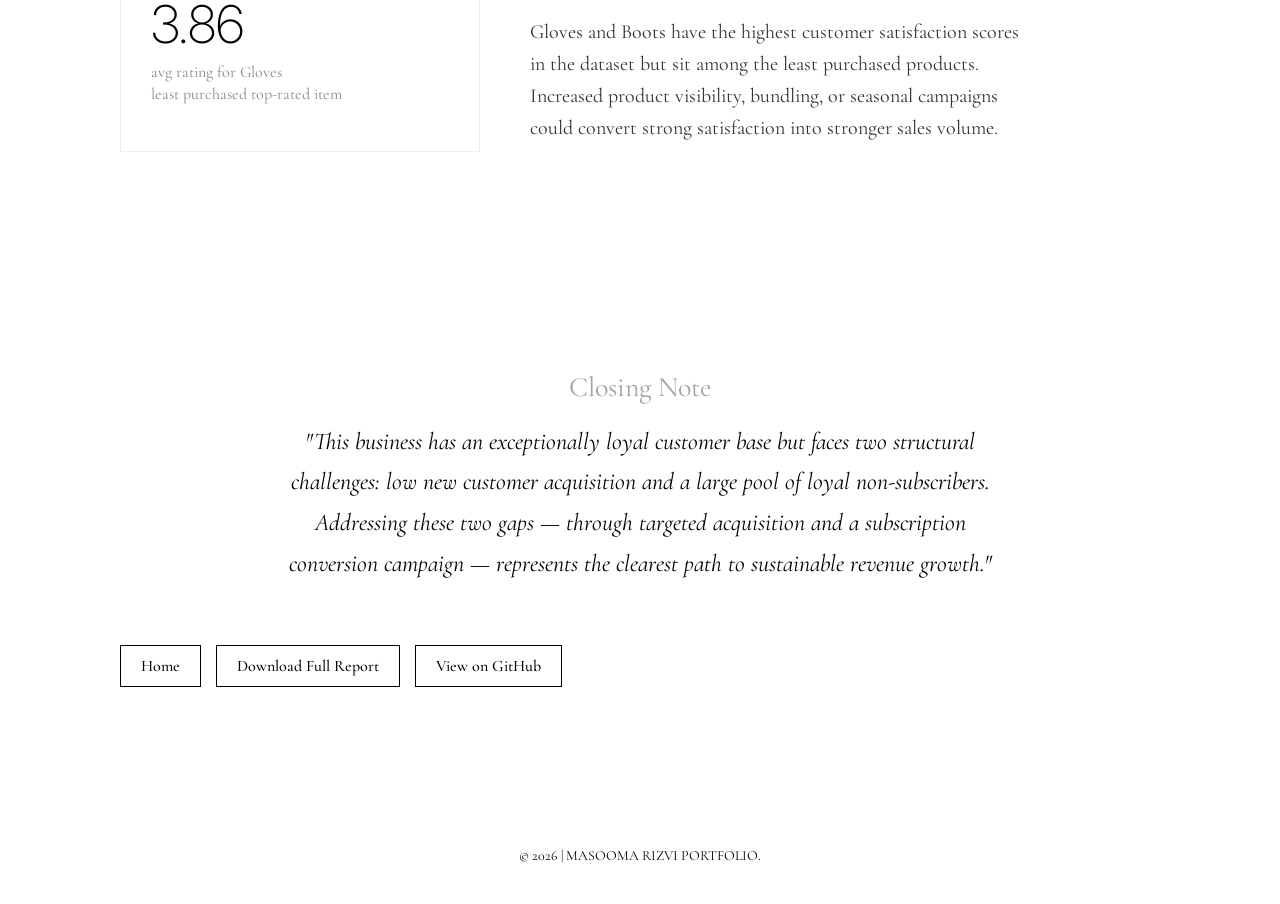
==== commit a1ccf247: "Adding document, other fixes" ====
--- a/CustomerAnalysis.html
+++ b/CustomerAnalysis.html
@@ -7,7 +7,7 @@
   <link href="https://fonts.googleapis.com/css2?family=Inter:wght@200;300;400&family=Cormorant+Garamond:wght@400;700&display=swap" rel="stylesheet">
   <title>Customer Shopping Behaviour</title>
   <link rel="stylesheet" href="css/teen.css">
-  <link rel="icon" type="image/x-icon" href="images/Frame 3.png">
+  <link rel="icon" type="image/x-icon" href="images/logo.png">
 </head>
 
 <body>
@@ -34,9 +34,10 @@
 
       <p class="section-label">TOOLKIT</p>
       <p class="toolkit">
+        Python | data cleaning & feature engineering<br>
         PostgreSQL | data storage & querying<br>
-        Power BI | interactive dashboard & visualisation<br>
-        SQL | pattern analysis across 13 research questions
+        Power BI | dashboard & visualisation<br>
+        SQL | pattern analysis 
       </p>
 
       <p class="section-label">READ-TIME</p>
@@ -44,7 +45,7 @@
     </div>
 
     <div class="intro-img">
-      <img src="Images/CustomerAnalysis.jpg" alt="Customer Shopping Dashboard">
+      <img src="images/CustomerAnalysis.jpg" alt="Customer Shopping Dashboard">
     </div>
   </section>
 
@@ -94,7 +95,49 @@
     </table>
   </section>
 
-  <!-- ANALYSIS -->
+  <!-- DATA CLEANING -->
+  <hr class="section-divider">
+  <section class="content-section">
+    <p class="section-tag">DATA CLEANING</p>
+    <p>Before loading into PostgreSQL, the raw dataset was cleaned using Python. Six steps were applied to ensure the data was analysis-ready.</p>
+
+    <div class="panels">
+
+      <div class="panel">
+        <div class="panel-stat">
+          <span class="panel-stat-number">37</span>
+          <span class="panel-stat-label">missing Review Rating<br>values imputed</span>
+        </div>
+        <div class="panel-content">
+          <h2>Missing Value Imputation</h2>
+          <p>Null Review Ratings were filled using the median rating within each product category — preserving category-level patterns rather than applying a single global median across all products.</p>
+        </div>
+      </div>
+
+      <div class="panel">
+        <div class="panel-stat">
+          <span class="panel-stat-number">100%</span>
+          <span class="panel-stat-label">match between<br>promo_code_used & discount_applied</span>
+        </div>
+        <div class="panel-content">
+          <h2>Redundant Column Removed</h2>
+          <p>The <code>promo_code_used</code> column was found to be 100% identical to <code>discount_applied</code> across all 3,900 rows. It was confirmed redundant and dropped before loading to PostgreSQL.</p>
+        </div>
+      </div>
+
+      <div class="panel">
+        <div class="panel-stat">
+          <span class="panel-stat-number">2</span>
+          <span class="panel-stat-label">new features<br>engineered</span>
+        </div>
+        <div class="panel-content">
+          <h2>Feature Engineering</h2>
+          <p>Two new columns were created — <code>age_group</code> using quartile-based age bands (Young Adult, Adult, Middle-aged, Senior), and <code>purchase_frequency_days</code> mapping text frequency labels to numeric days for quantitative analysis.</p>
+        </div>
+      </div>
+
+    </div>
+  </section>
   <hr class="section-divider">
   <section id="analysis" class="content-section">
     <p class="section-tag">KEY FINDINGS</p>
@@ -282,7 +325,7 @@
 
   <!-- FOOTER -->
   <footer class="site-footer">
-    <p>&copy; 2025 | MASOOMA RIZVI PORTFOLIO.</p>
+    <p>&copy; 2026 | MASOOMA RIZVI PORTFOLIO.</p>
   </footer>
 
   <script>
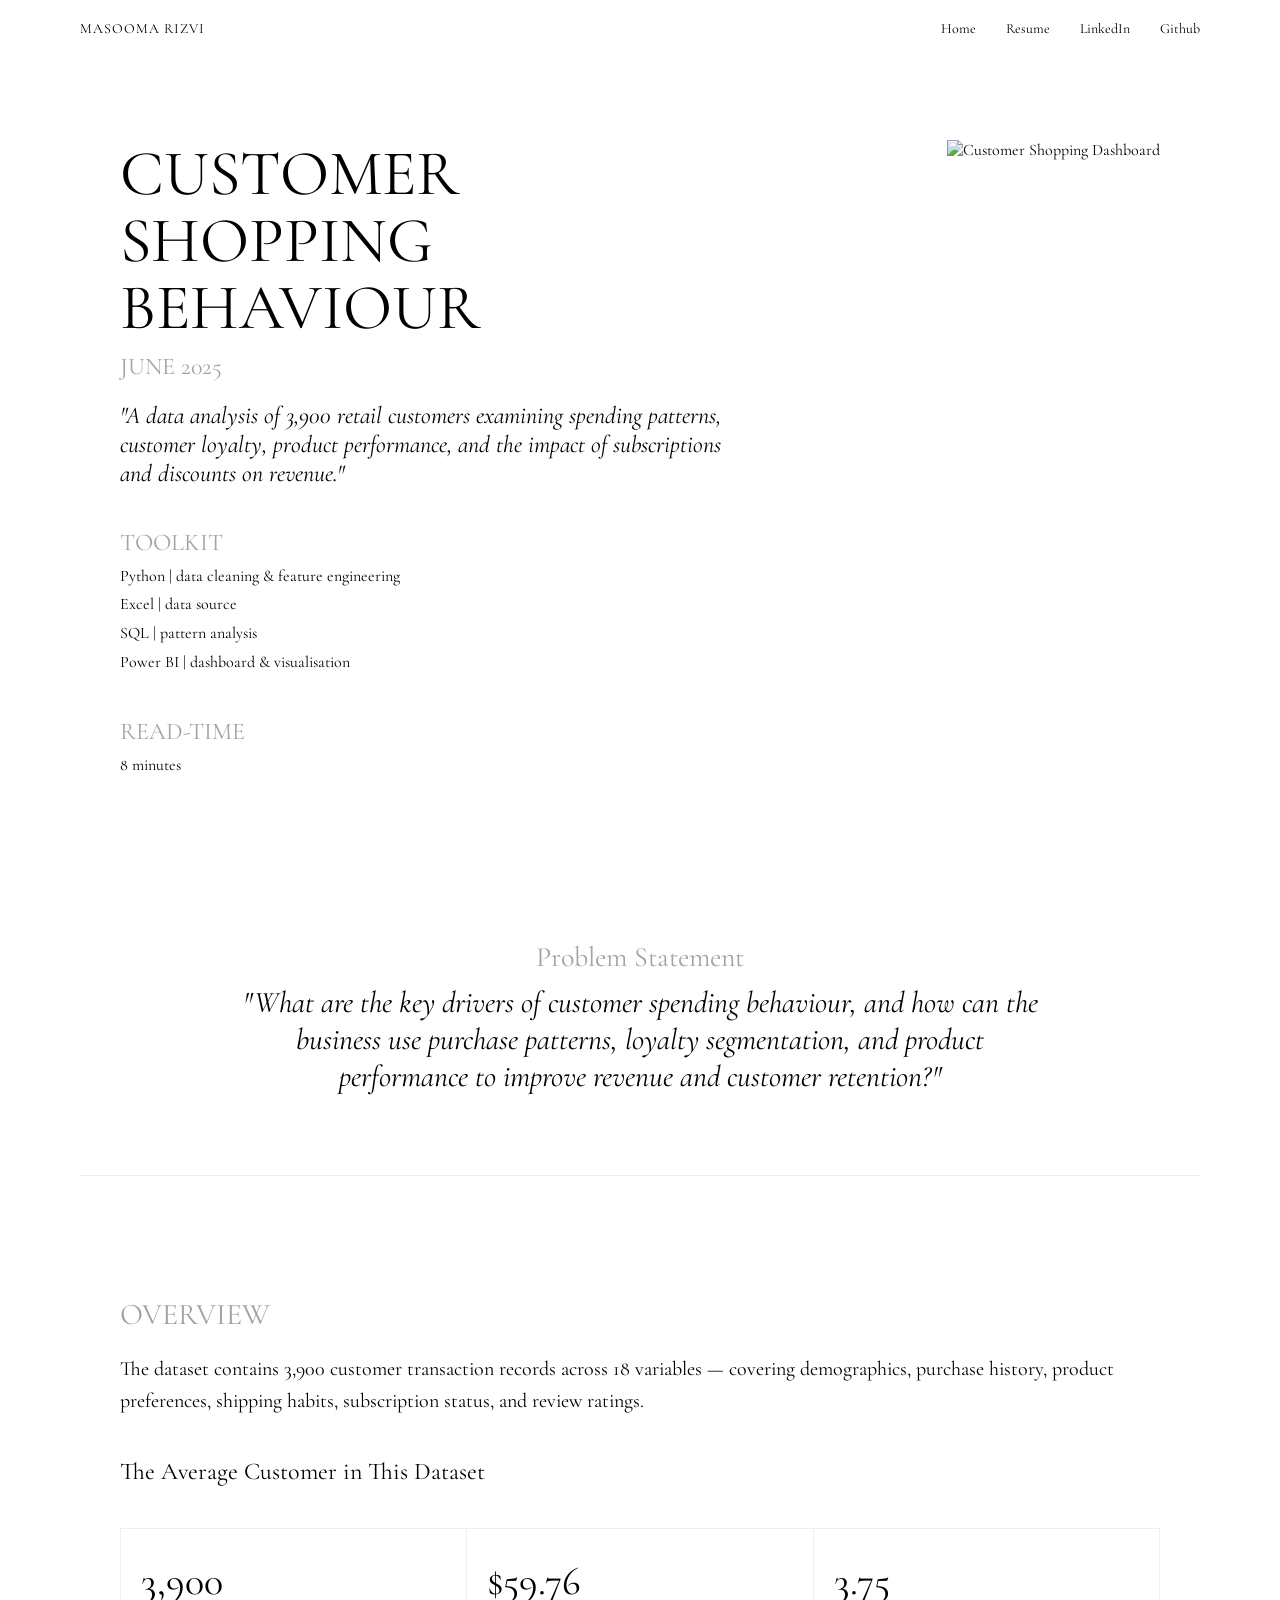
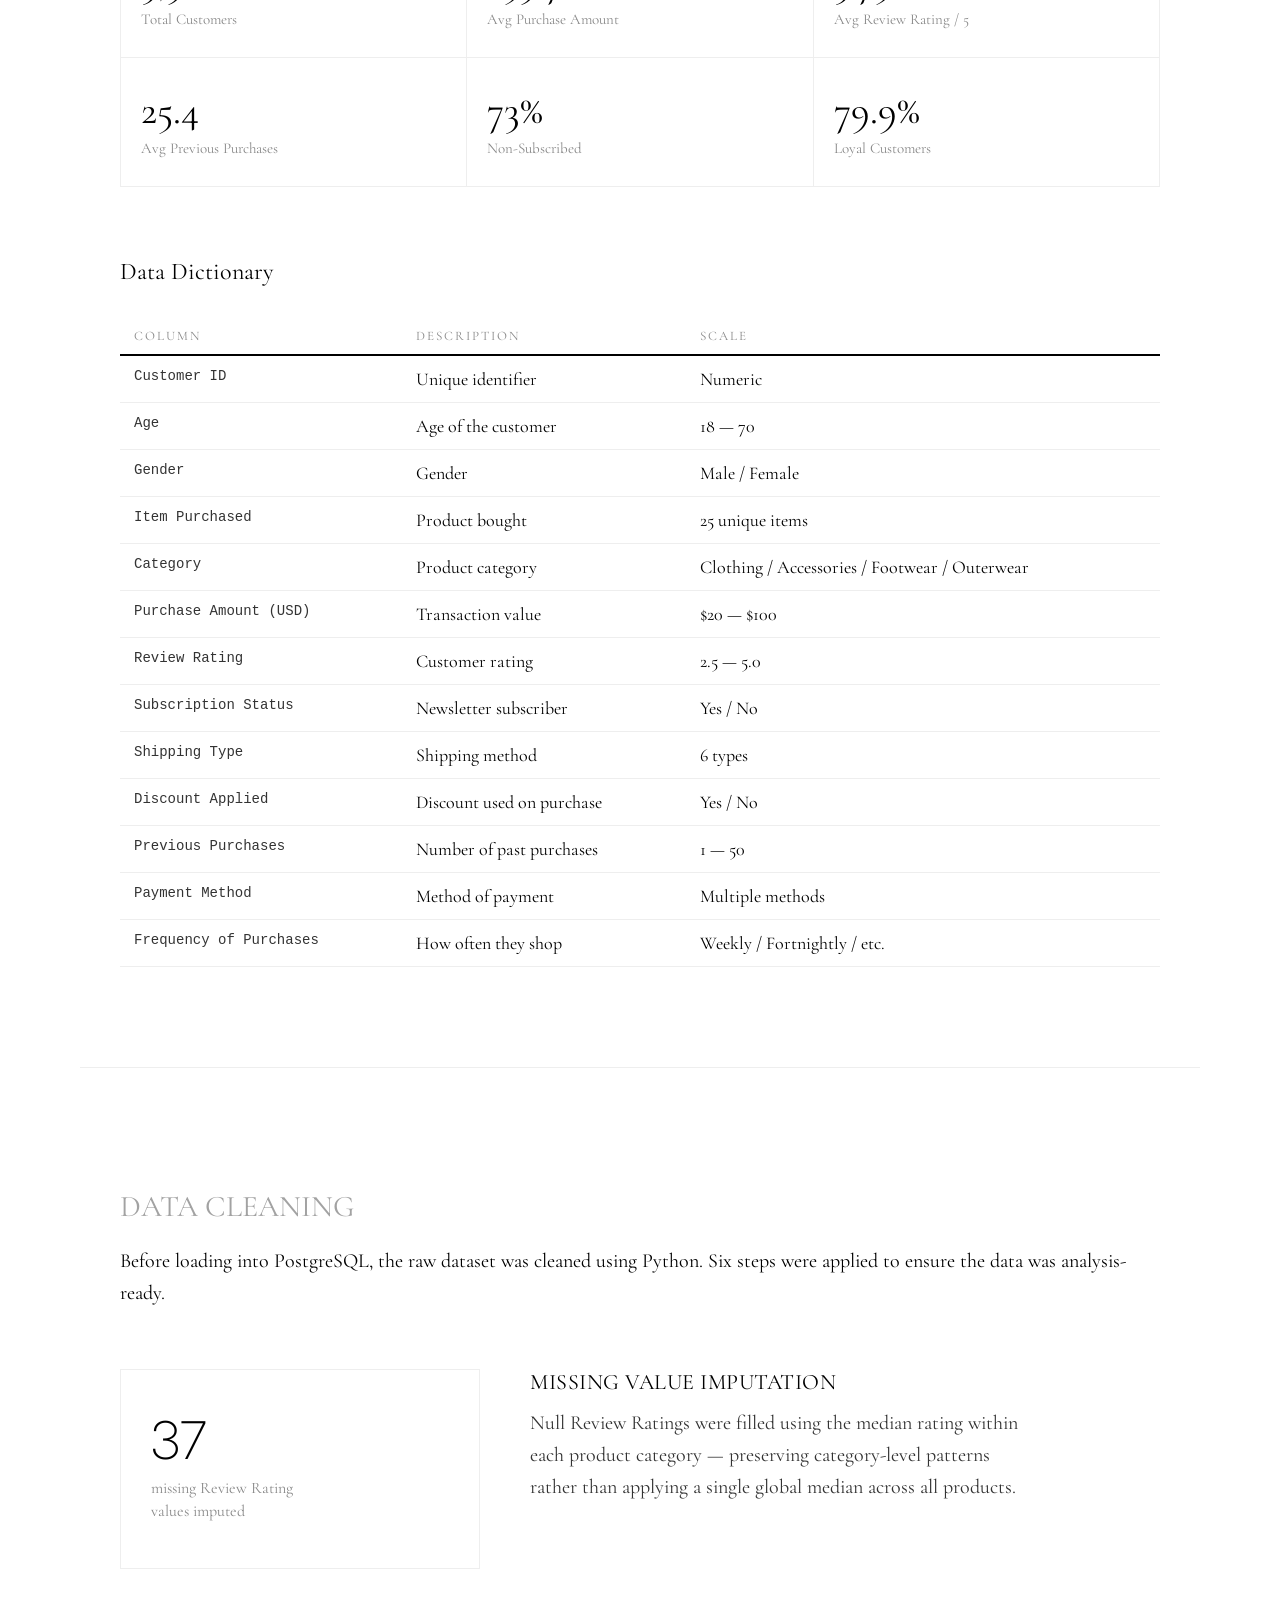
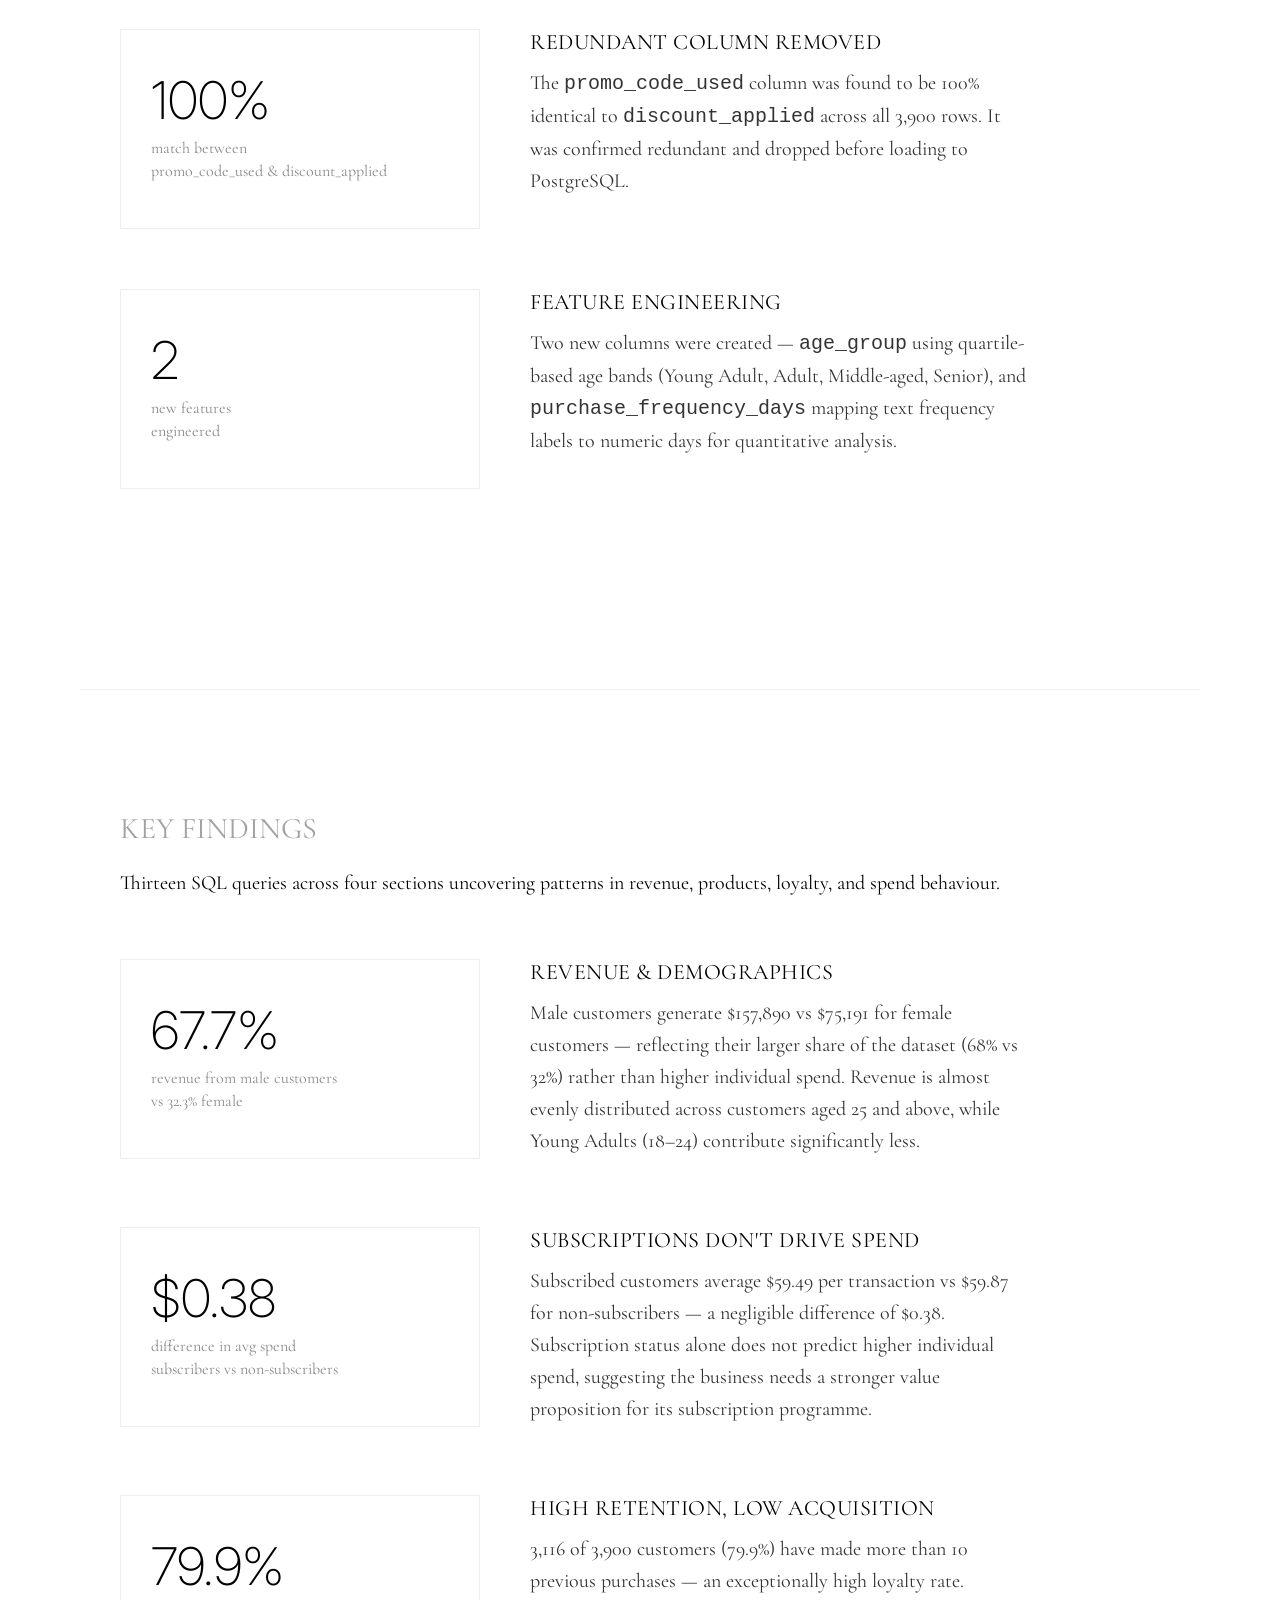
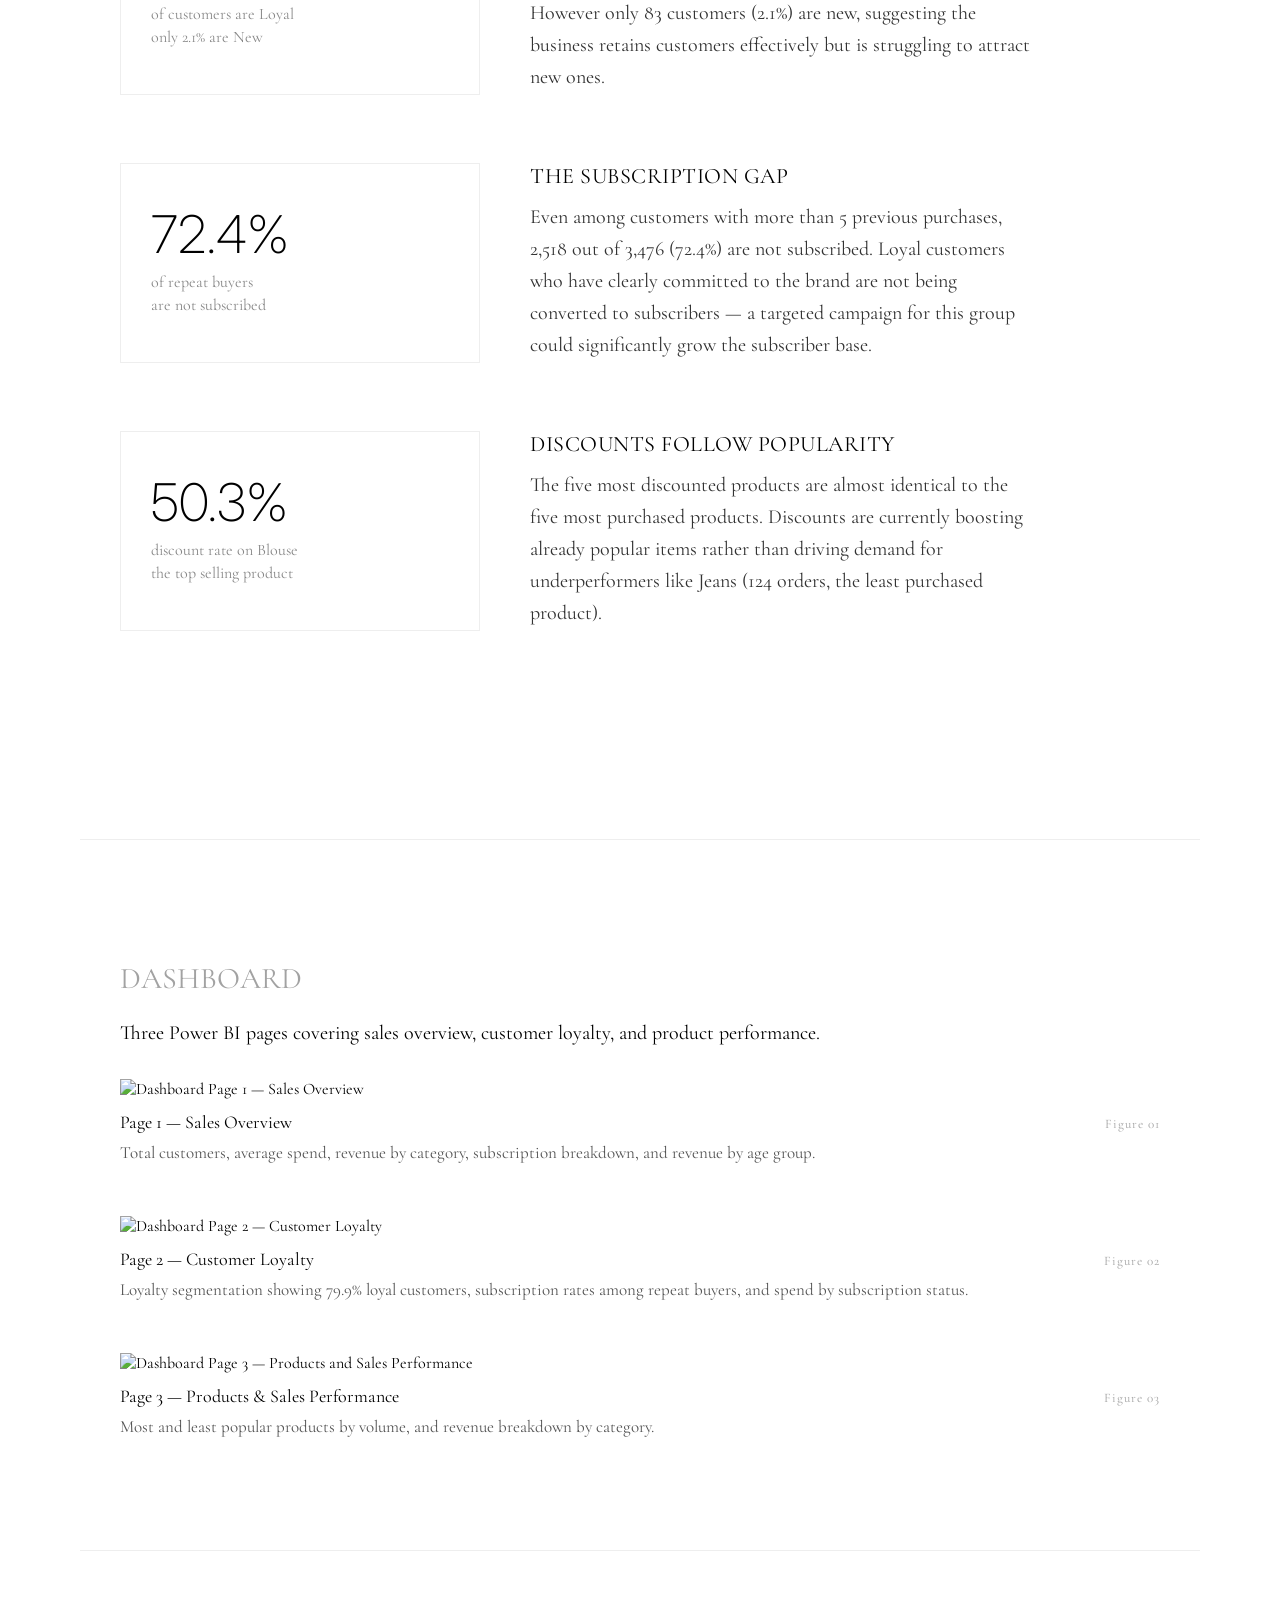
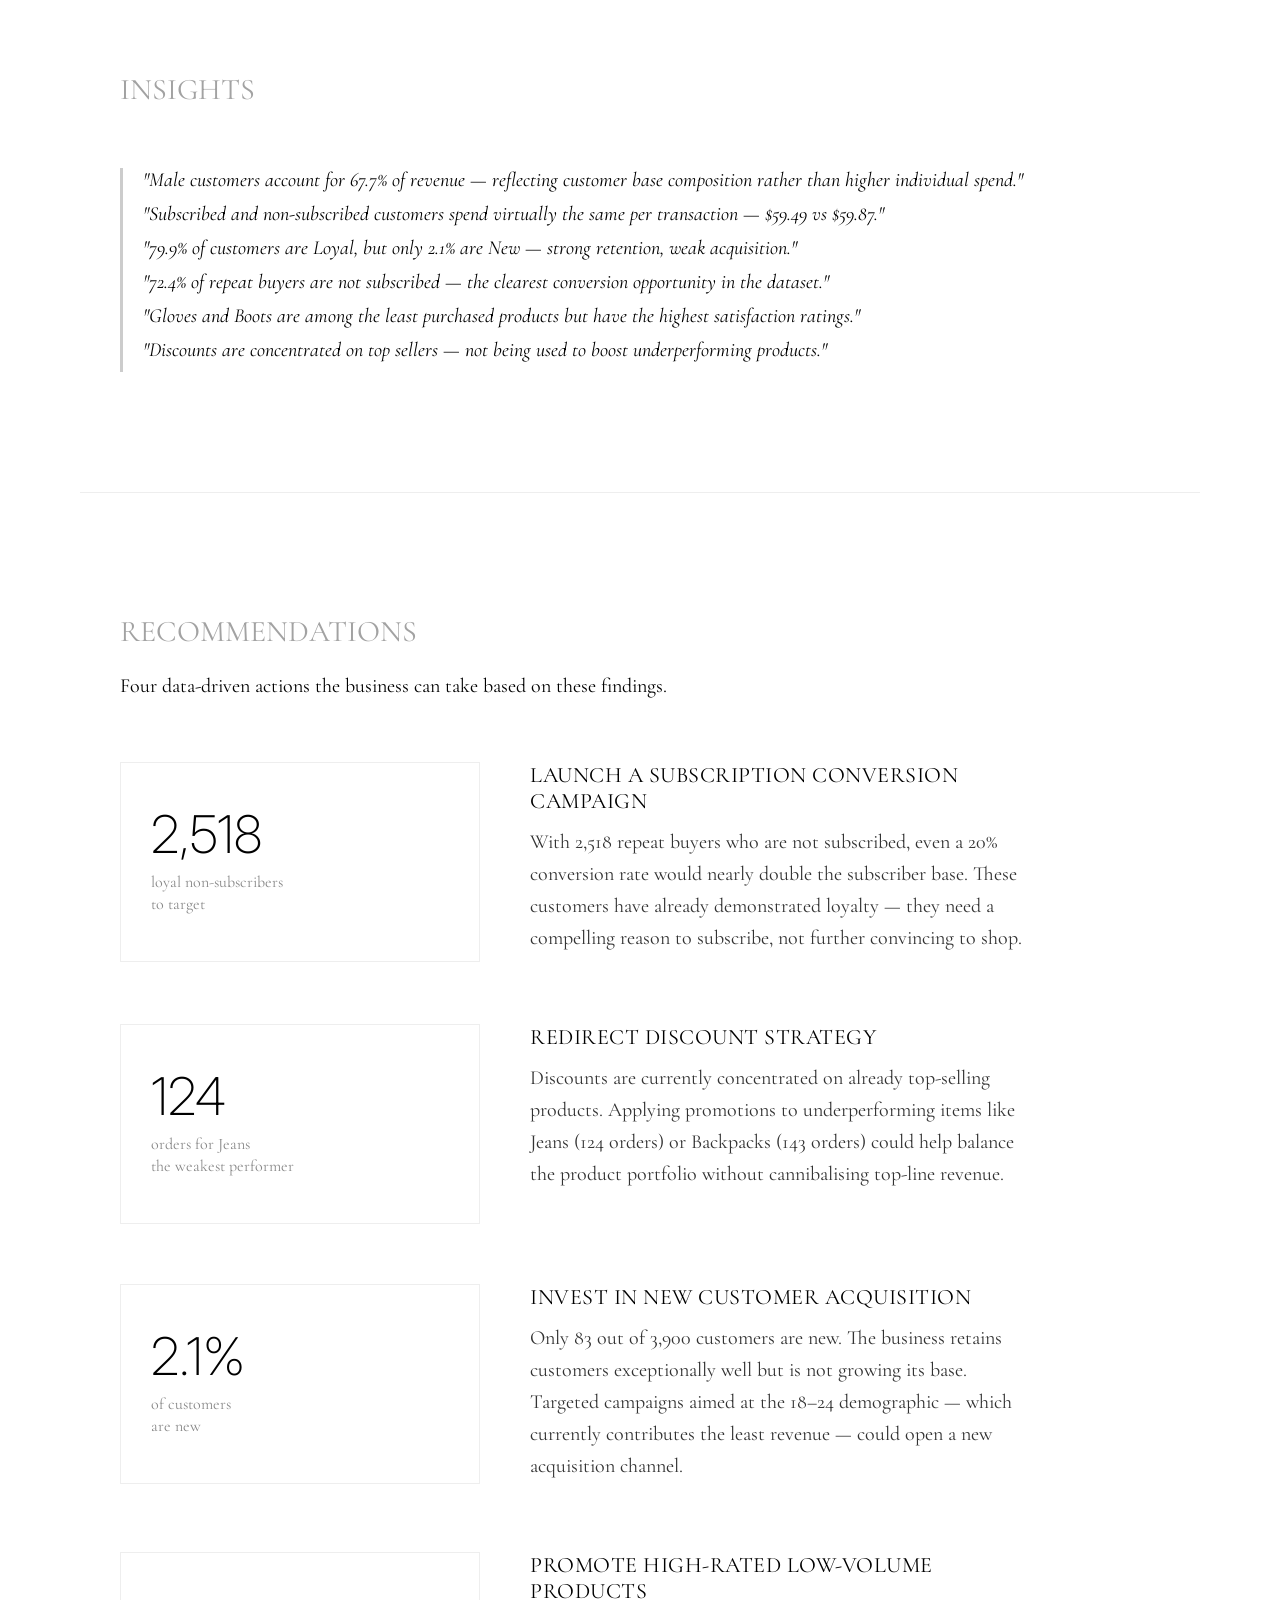
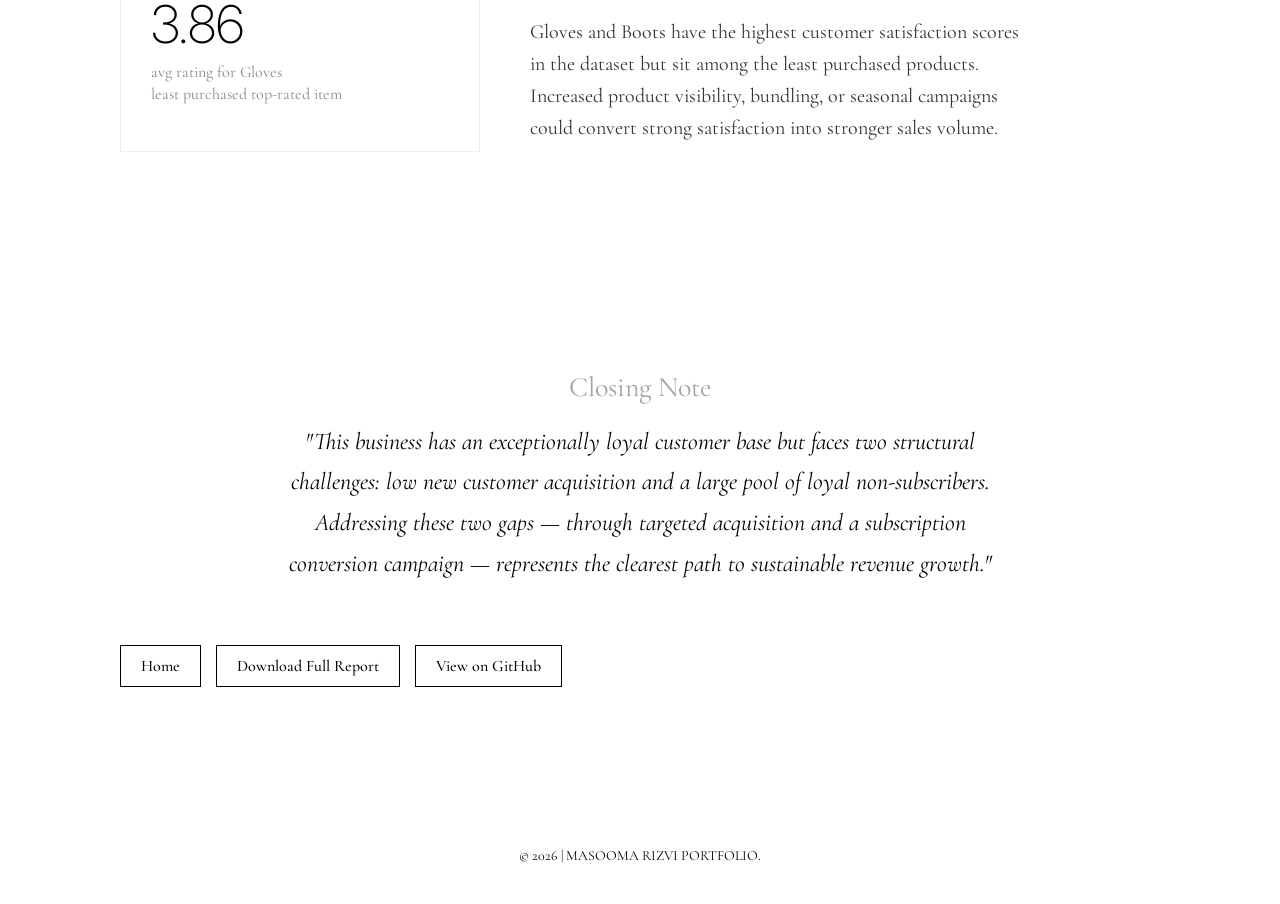
==== commit d6d40f43: "edits to intro" ====
--- a/CustomerAnalysis.html
+++ b/CustomerAnalysis.html
@@ -35,9 +35,9 @@
       <p class="section-label">TOOLKIT</p>
       <p class="toolkit">
         Python | data cleaning & feature engineering<br>
-        PostgreSQL | data storage & querying<br>
-        Power BI | dashboard & visualisation<br>
-        SQL | pattern analysis 
+        Excel | data source<br>
+         SQL | pattern analysis <br>
+        Power BI | dashboard & visualisation
       </p>
 
       <p class="section-label">READ-TIME</p>
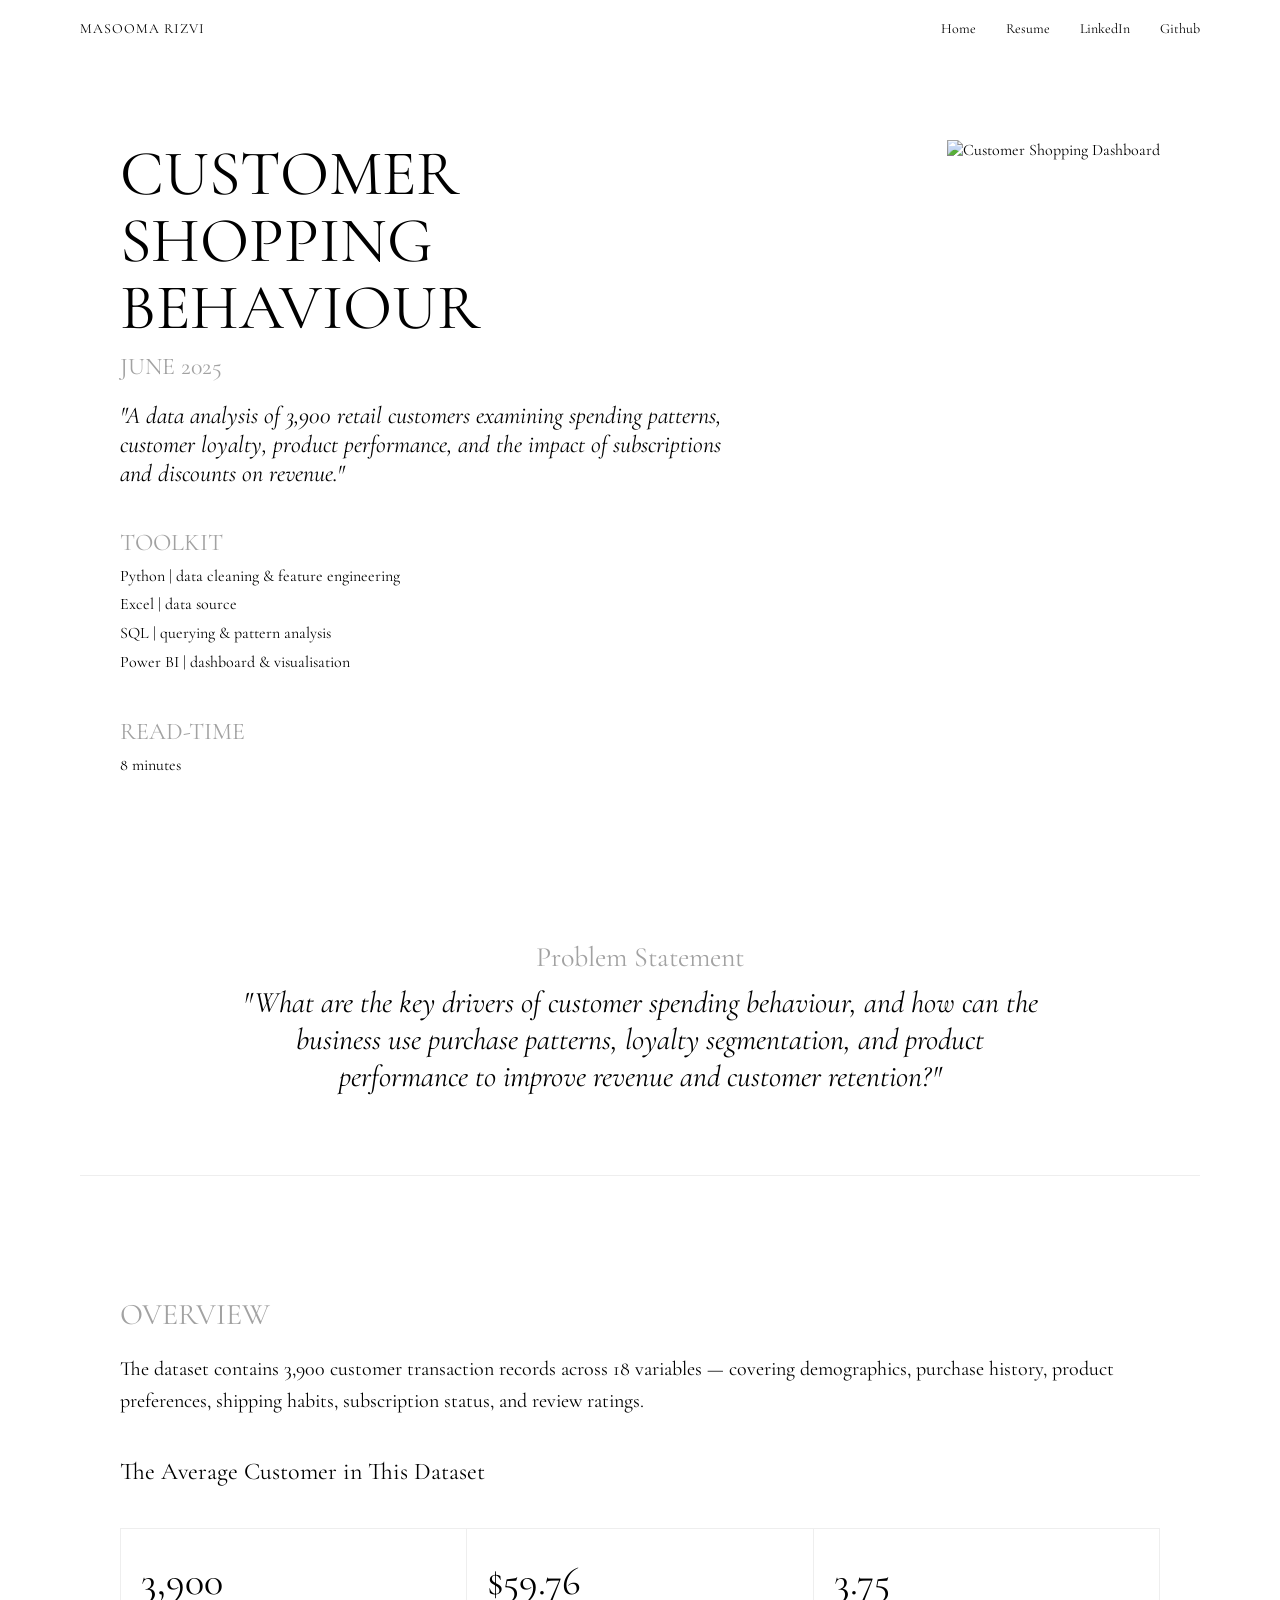
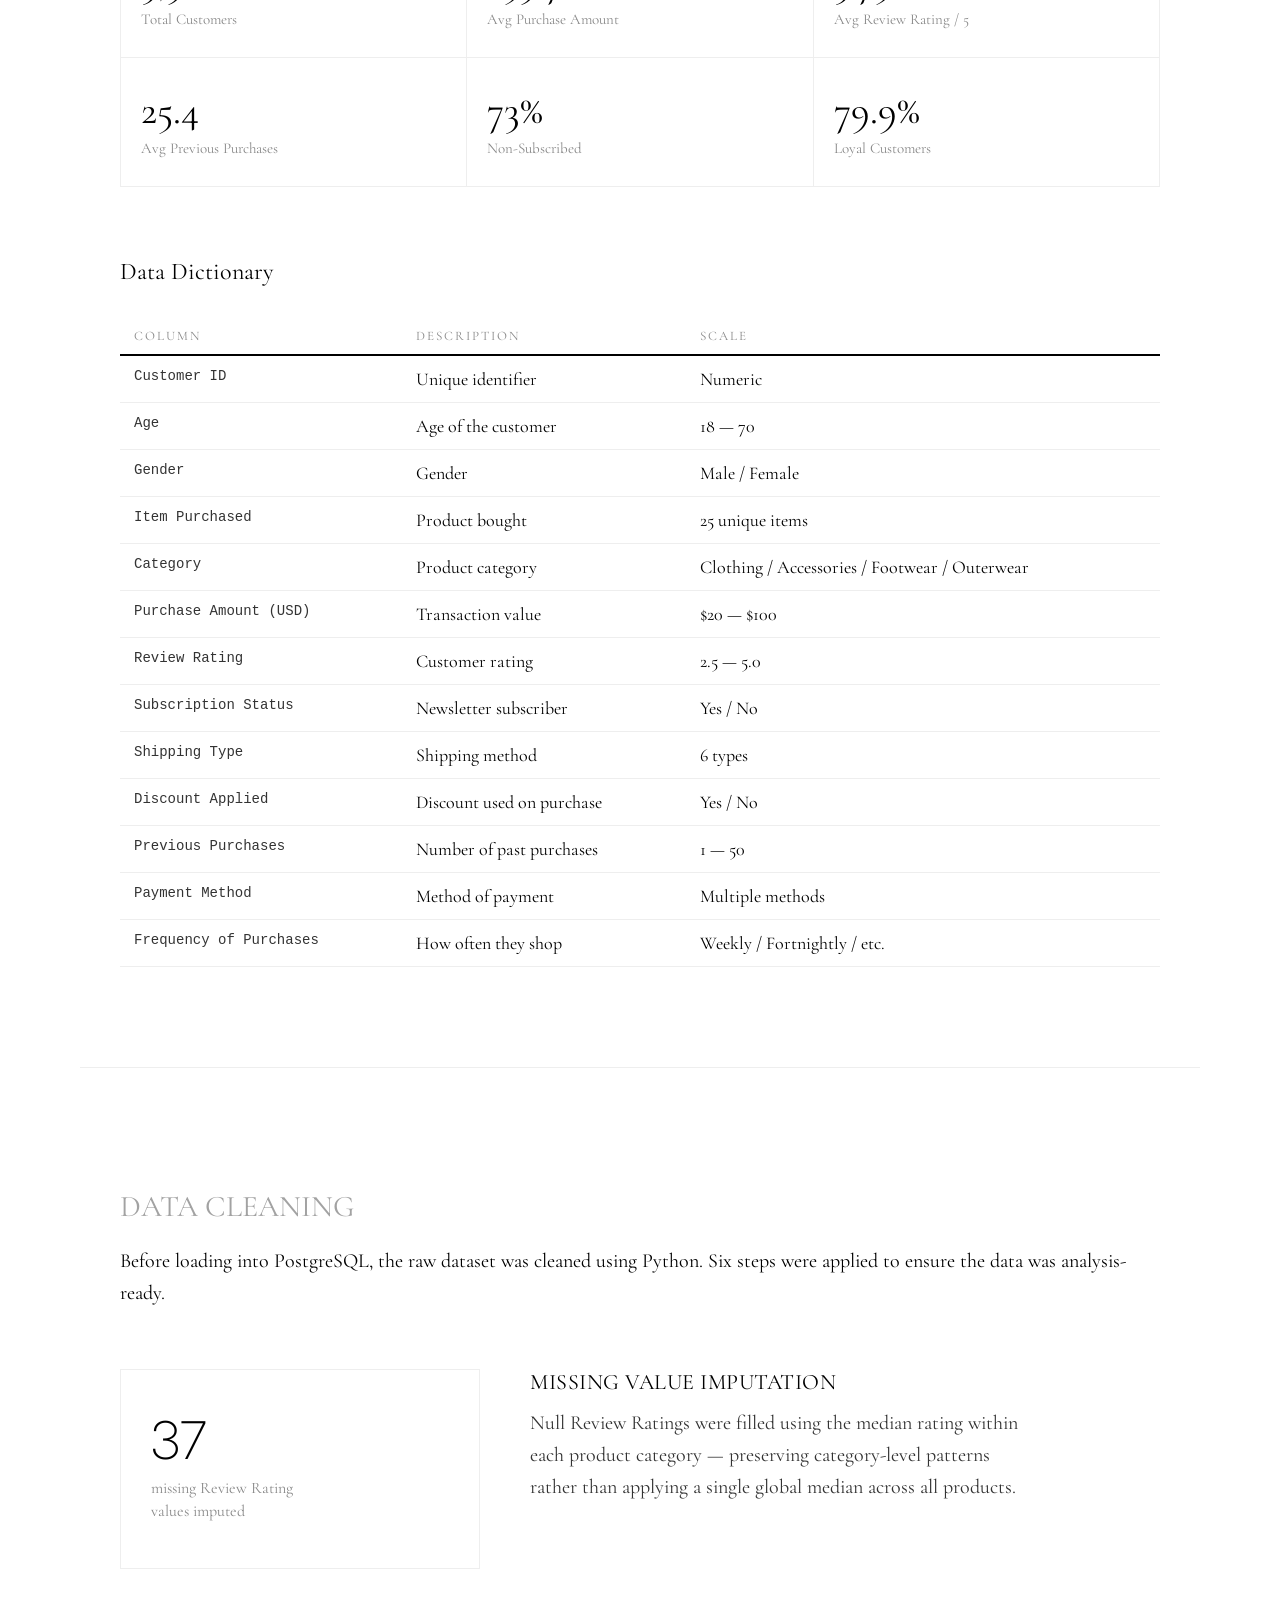
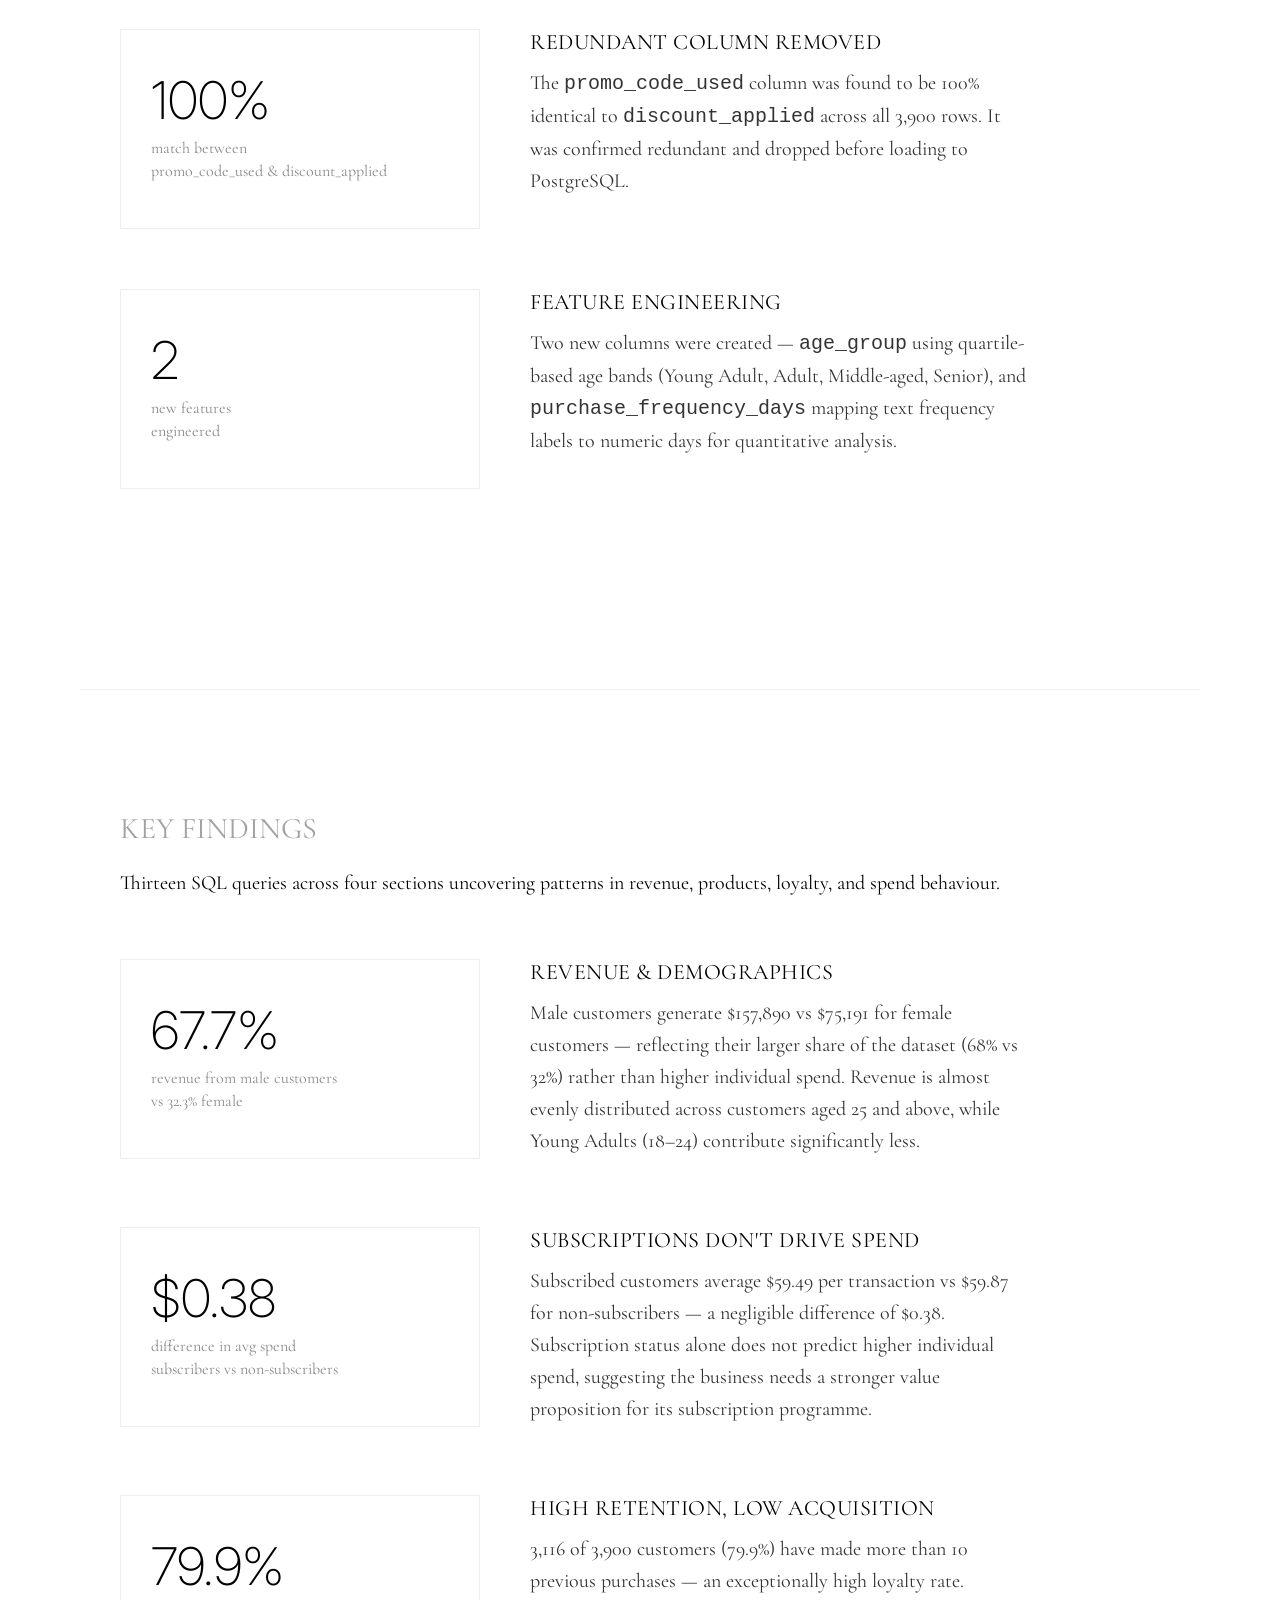
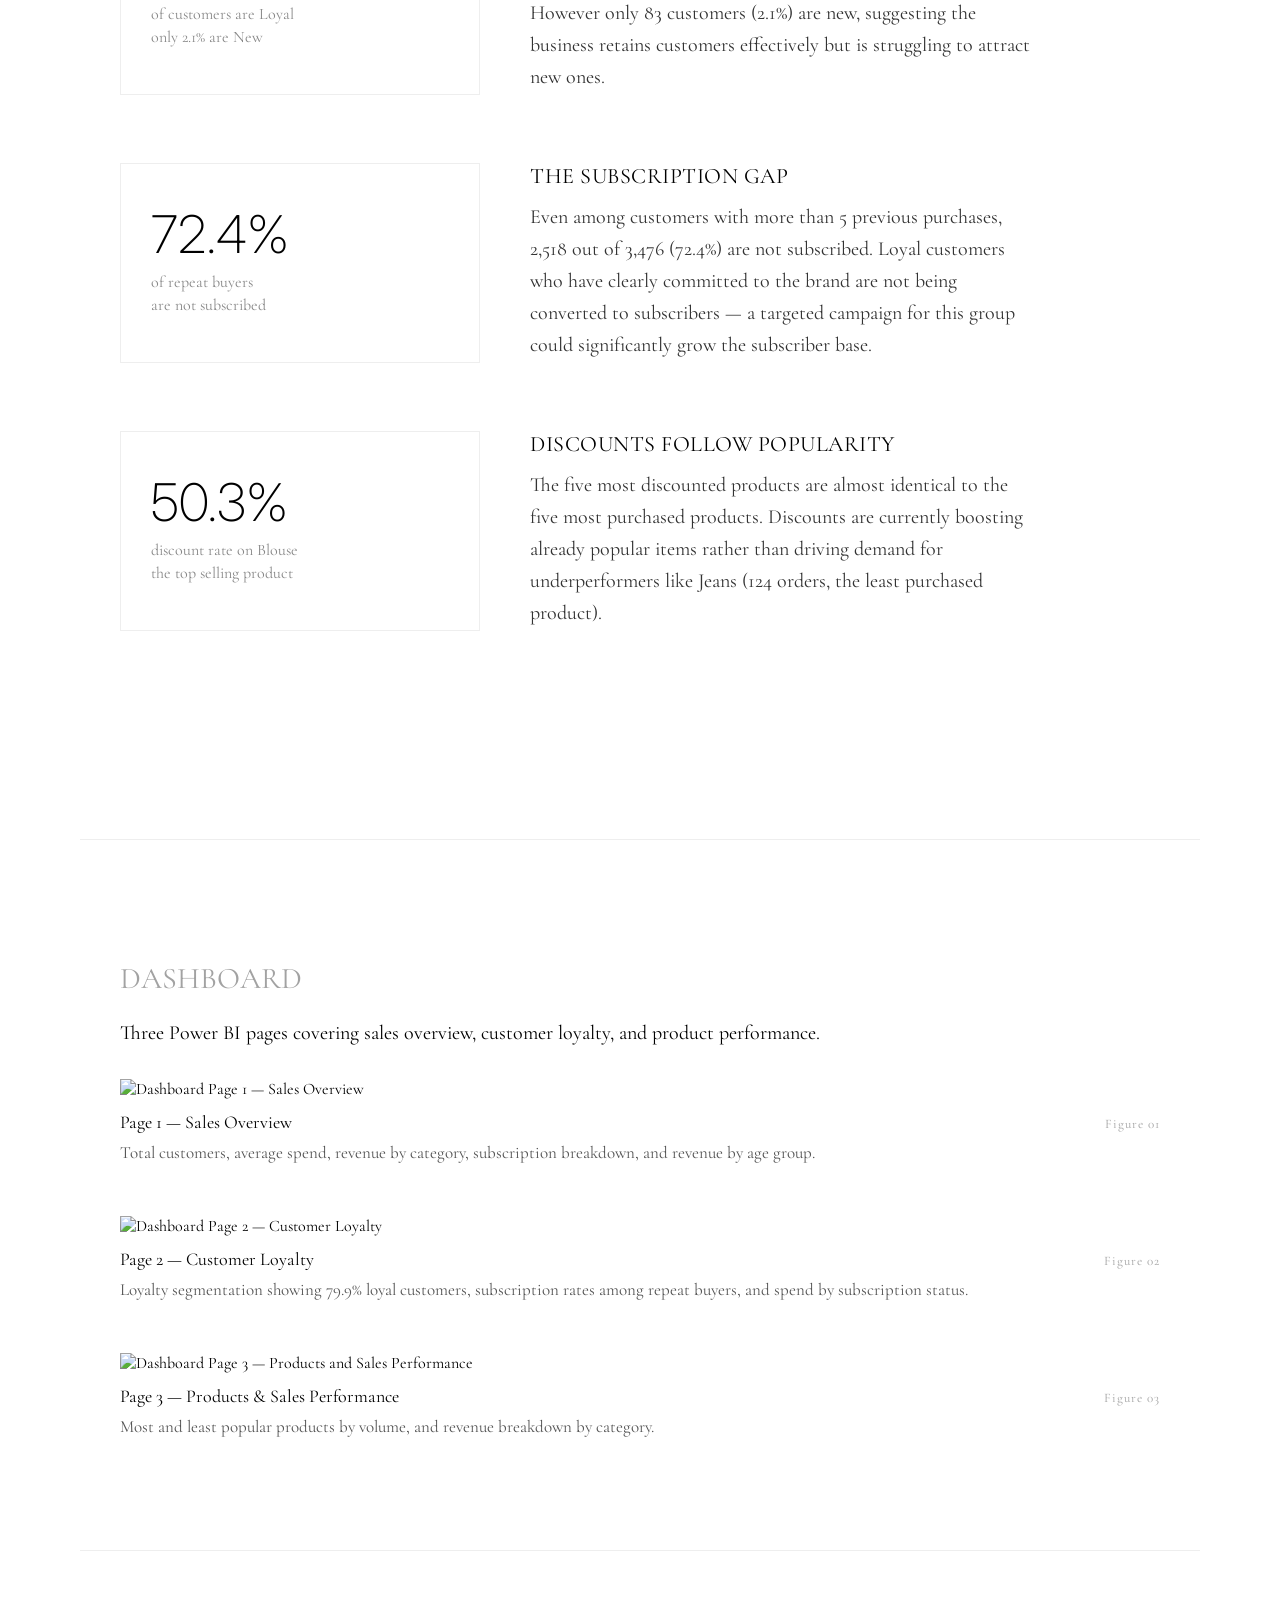
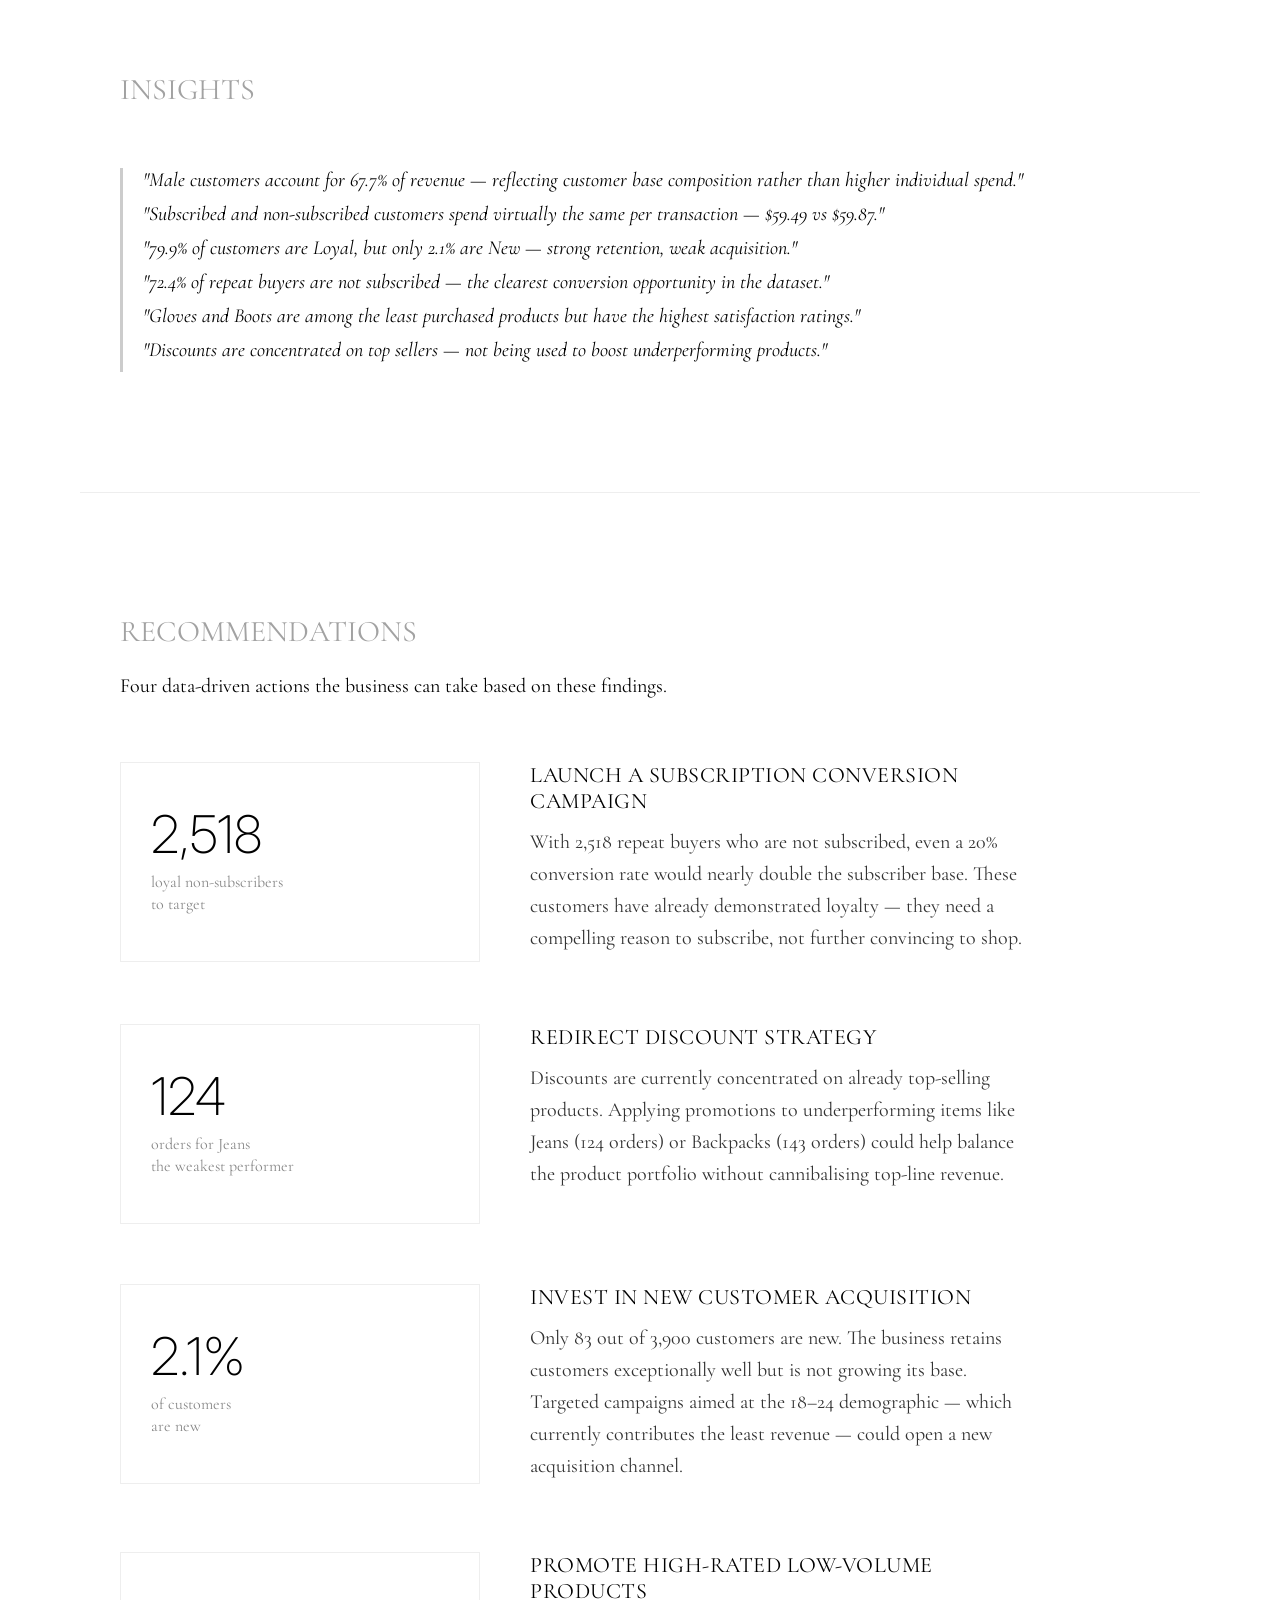
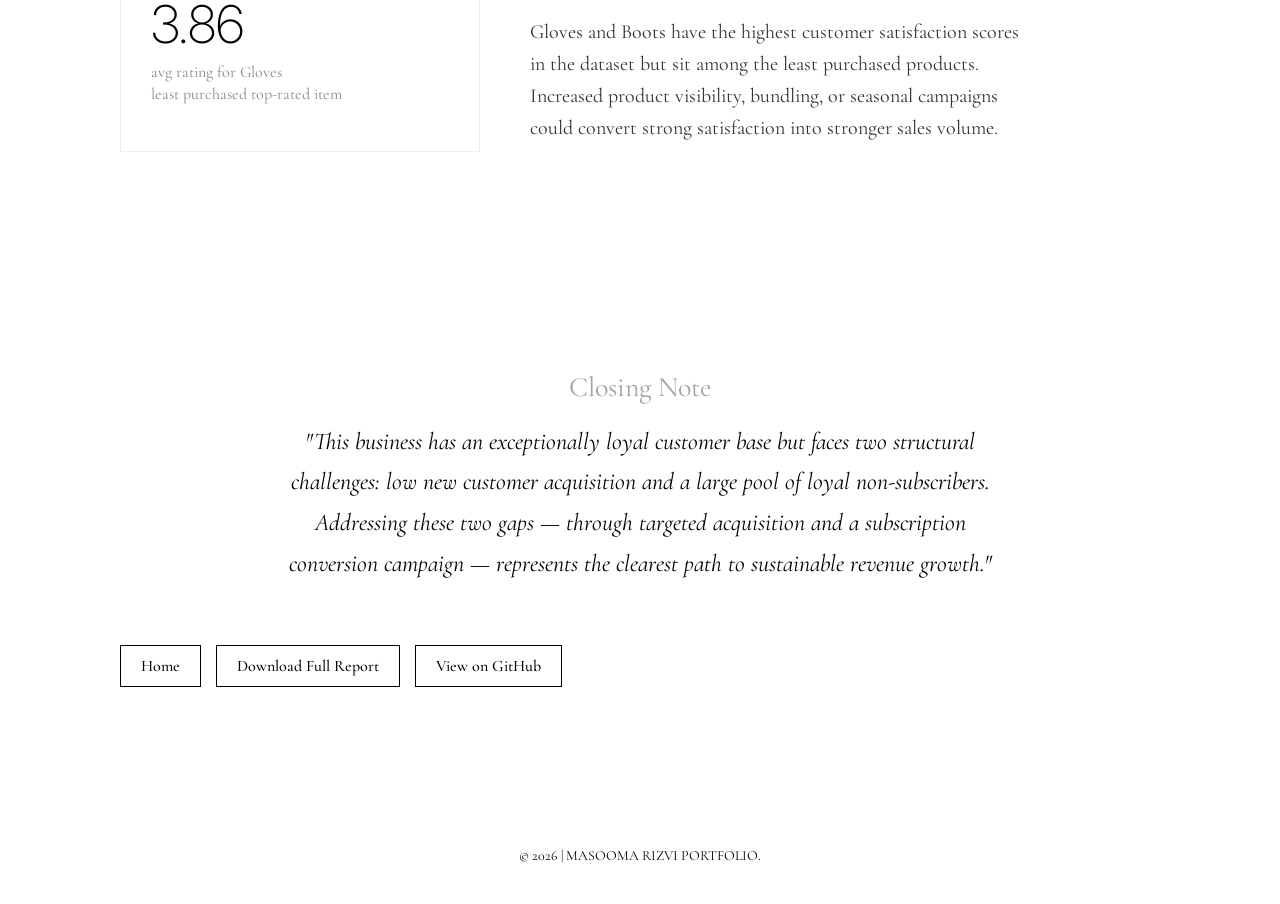
==== commit 9254bb18: "fixes" ====
--- a/CustomerAnalysis.html
+++ b/CustomerAnalysis.html
@@ -36,7 +36,7 @@
       <p class="toolkit">
         Python | data cleaning & feature engineering<br>
         Excel | data source<br>
-         SQL | pattern analysis <br>
+        SQL | querying & pattern analysis <br>
         Power BI | dashboard & visualisation
       </p>
 
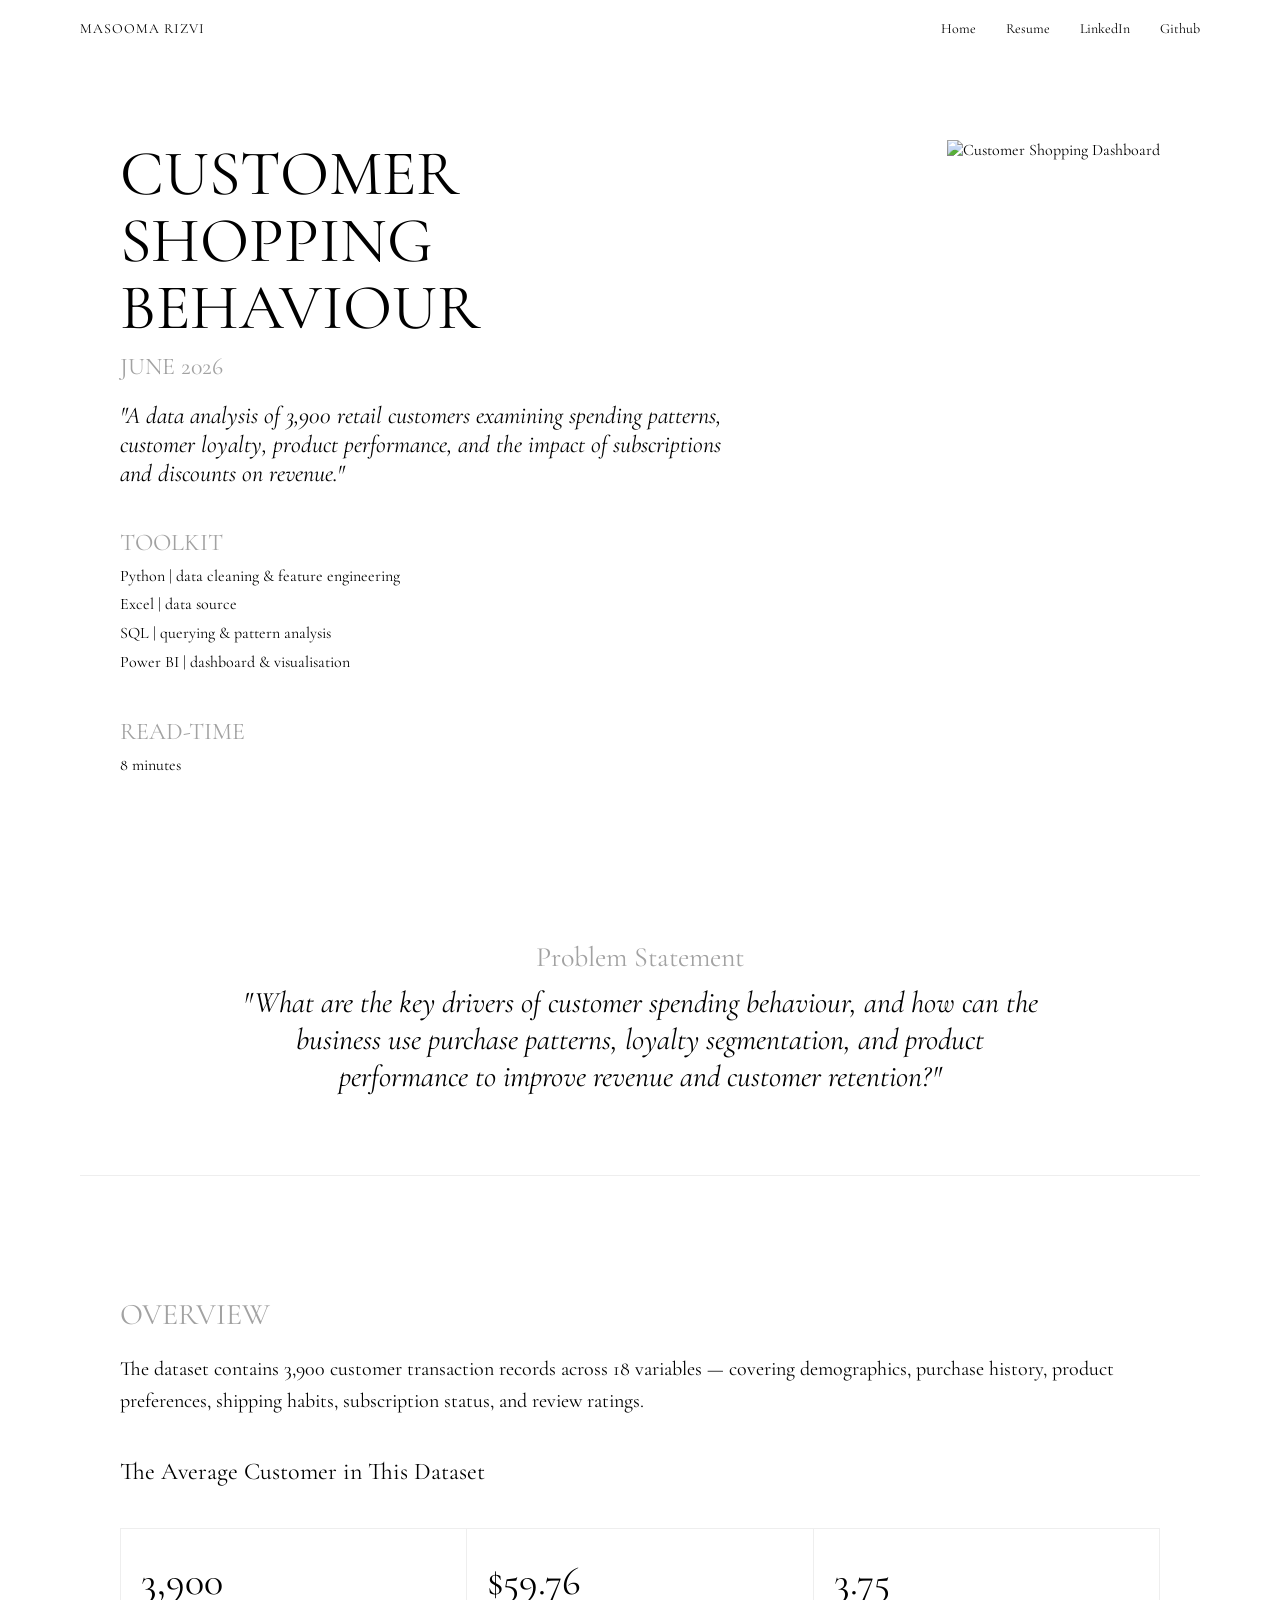
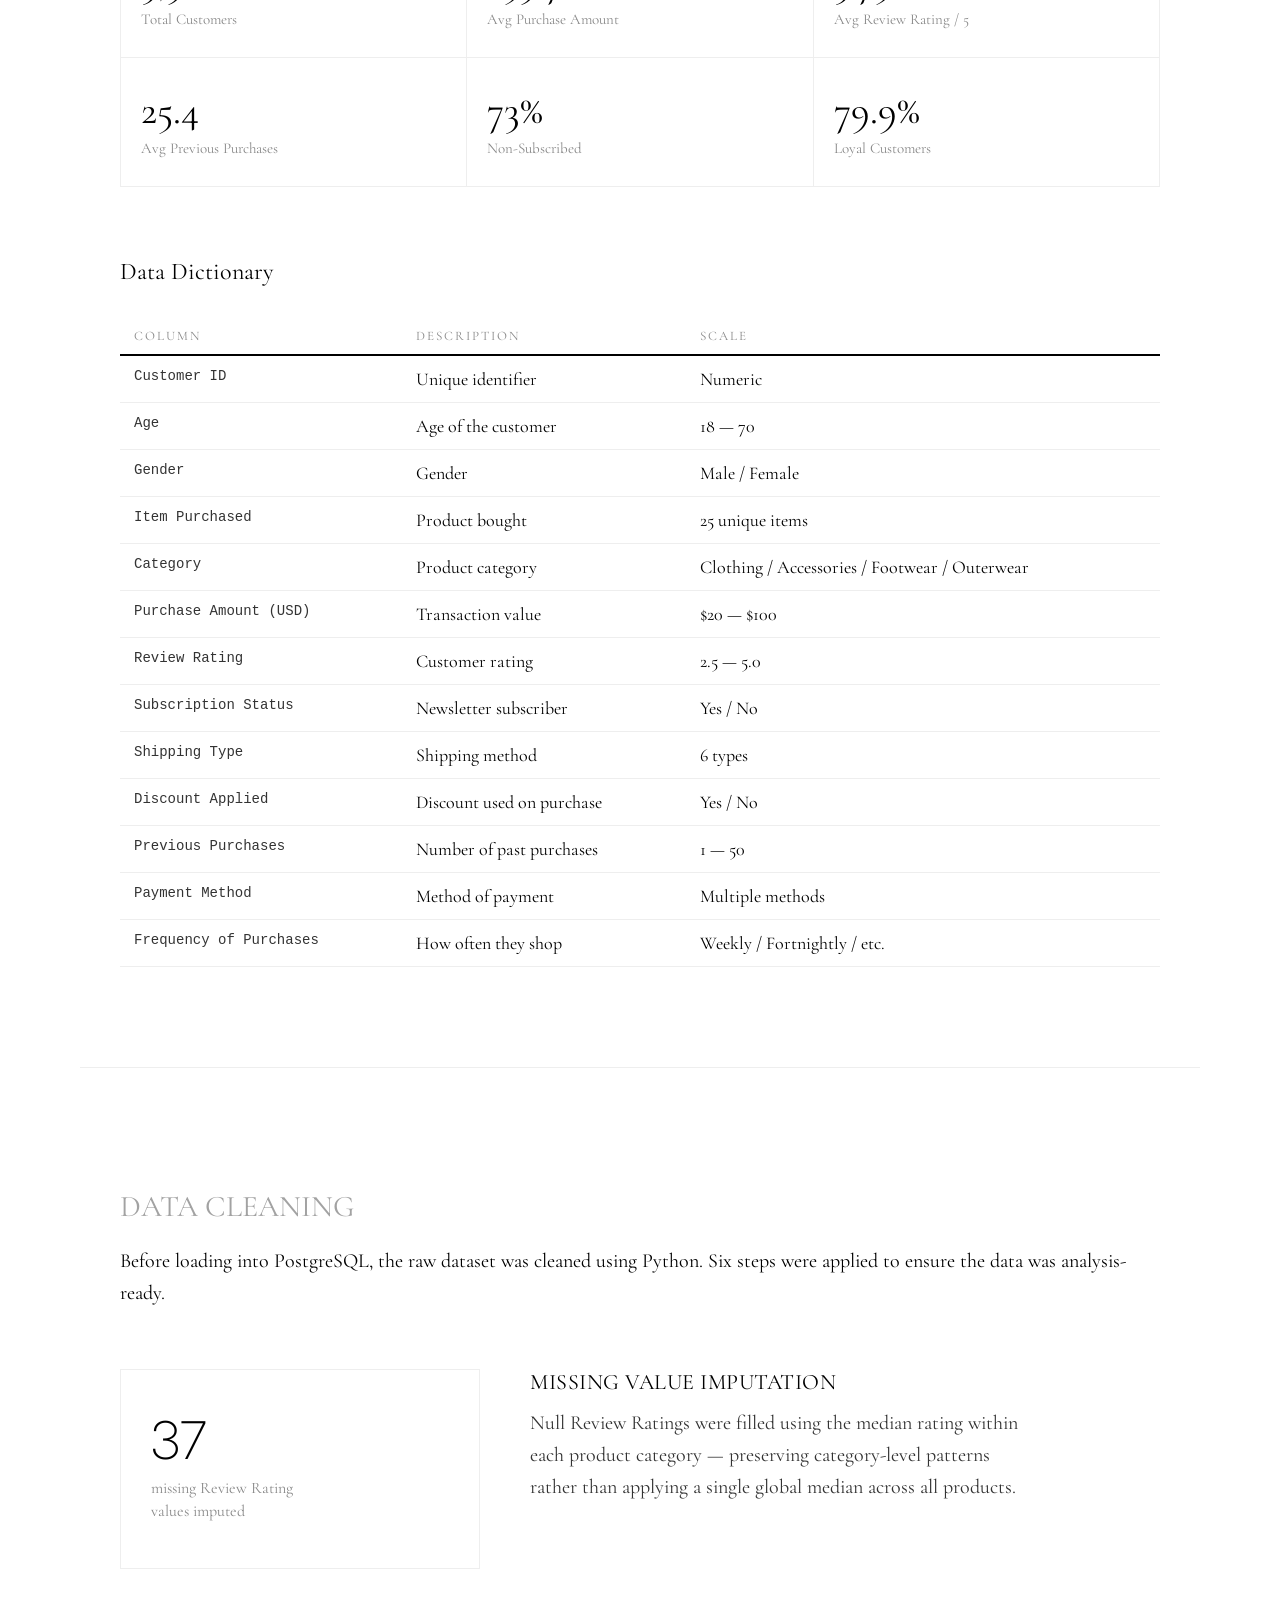
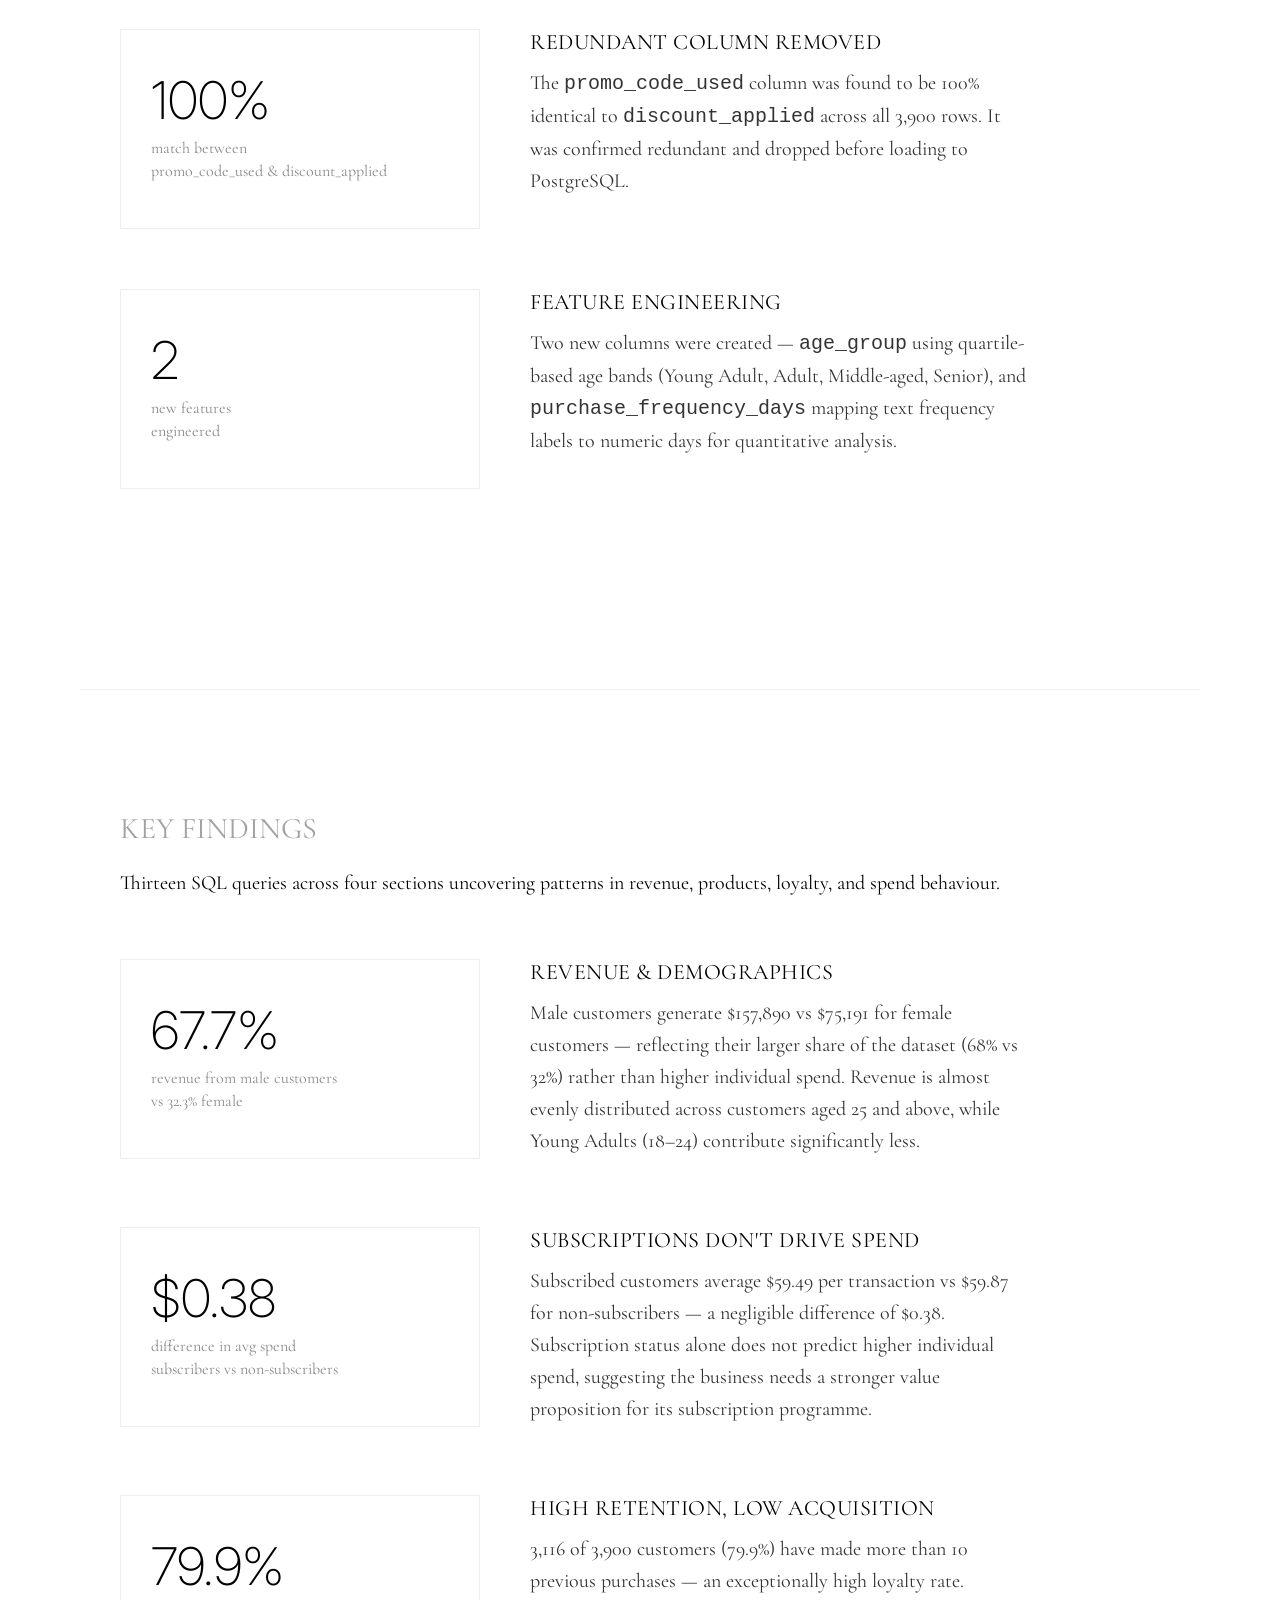
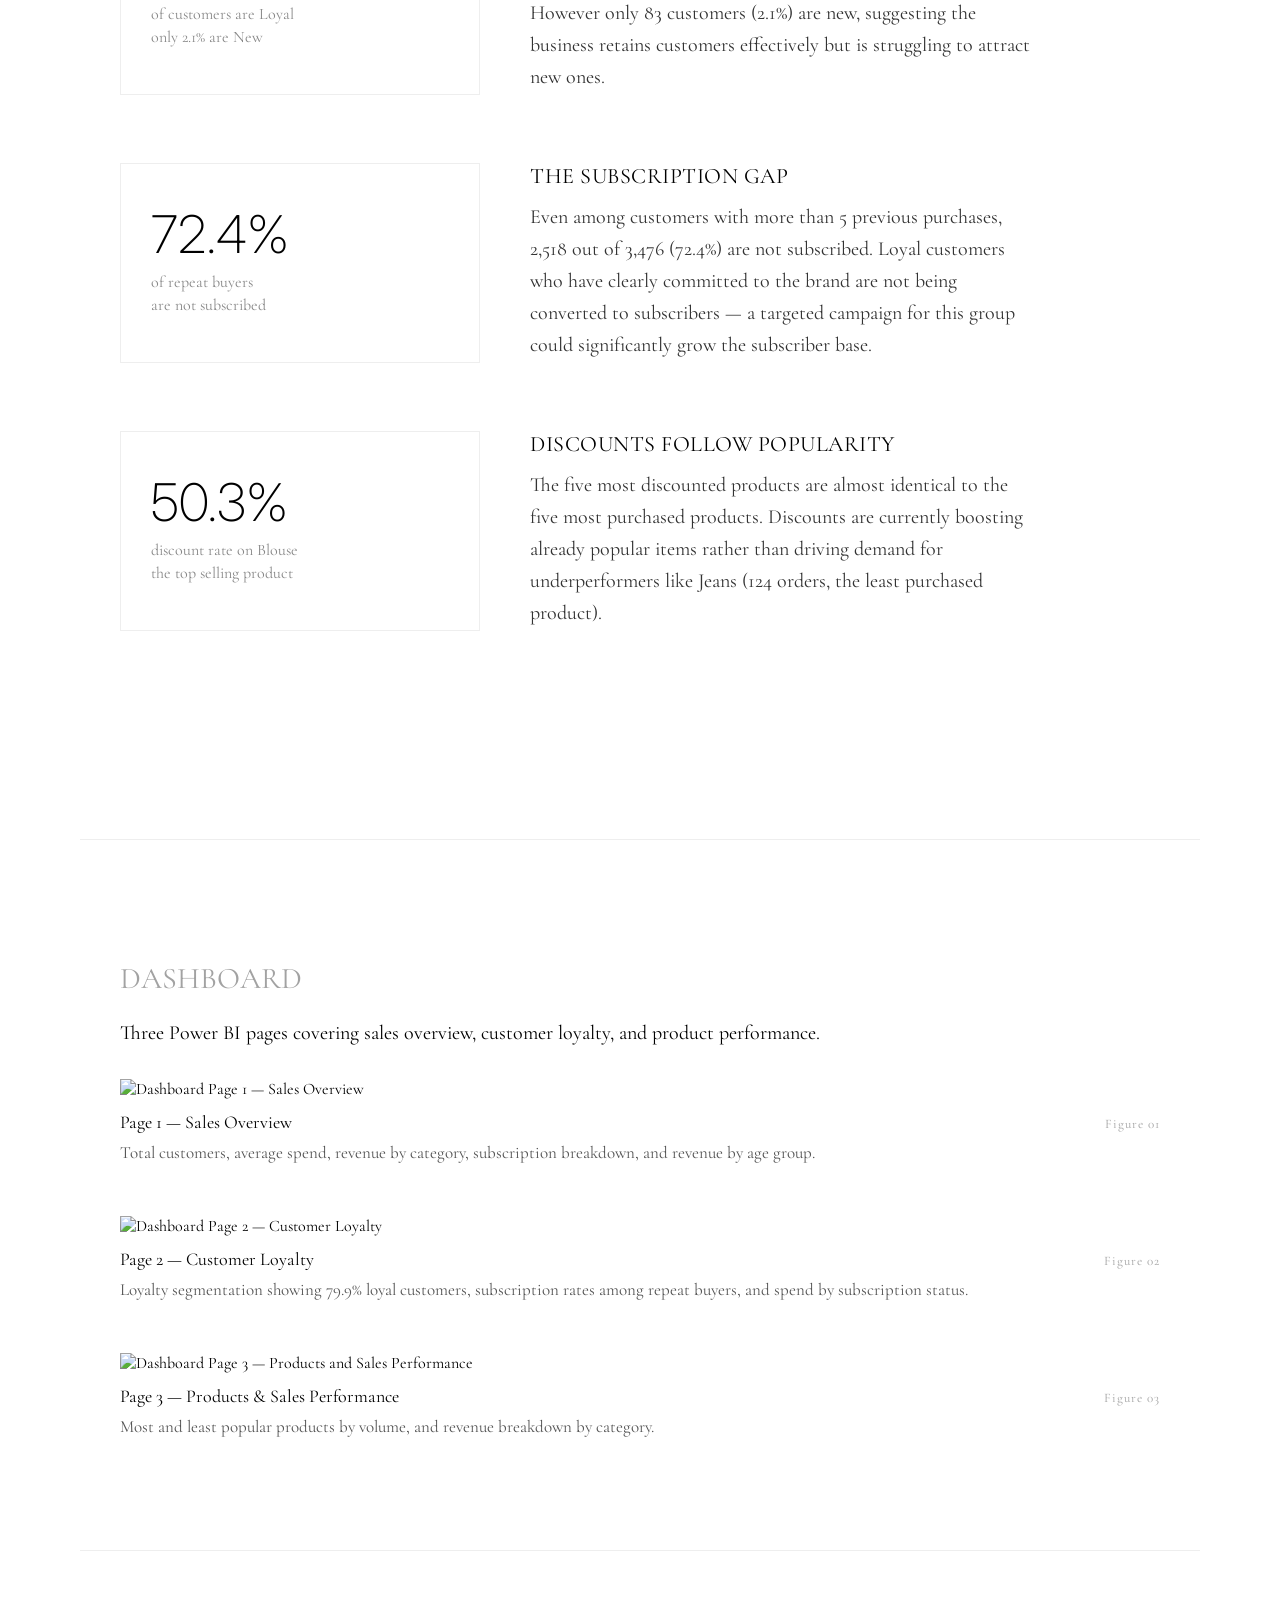
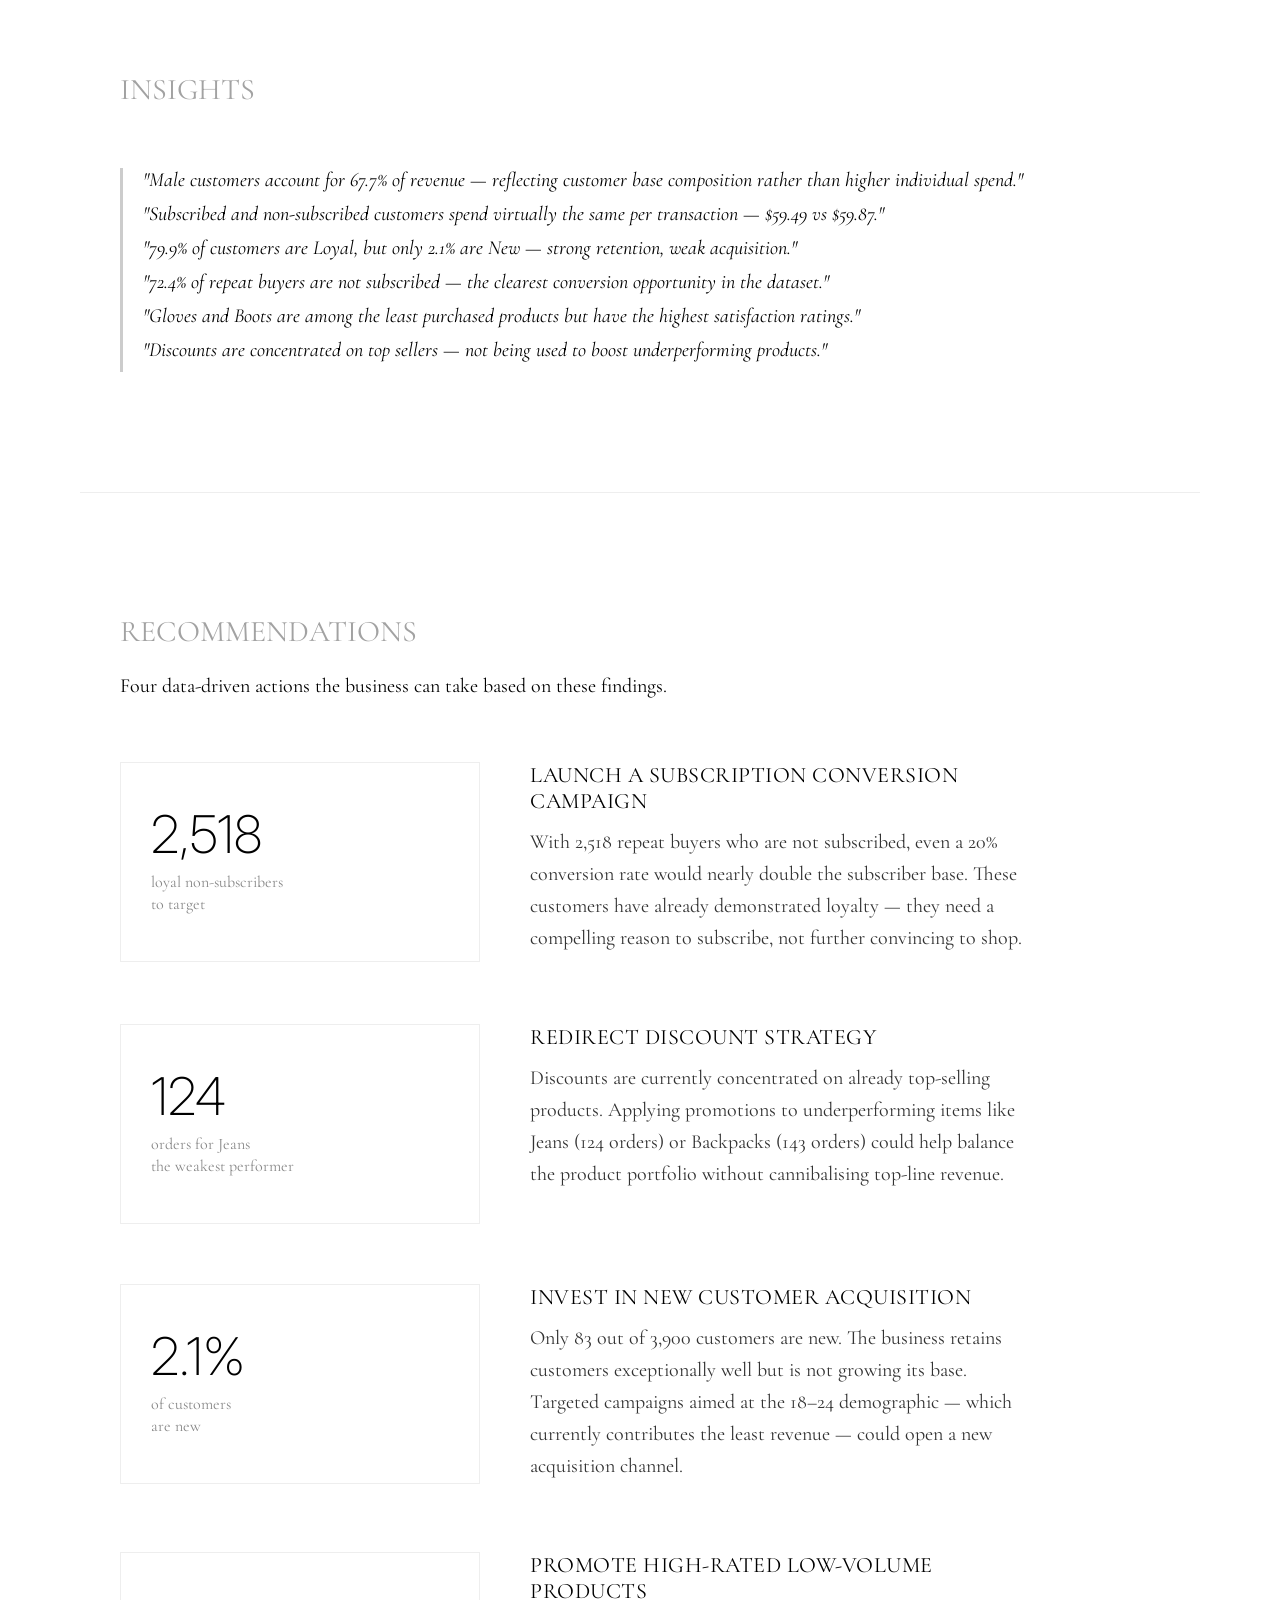
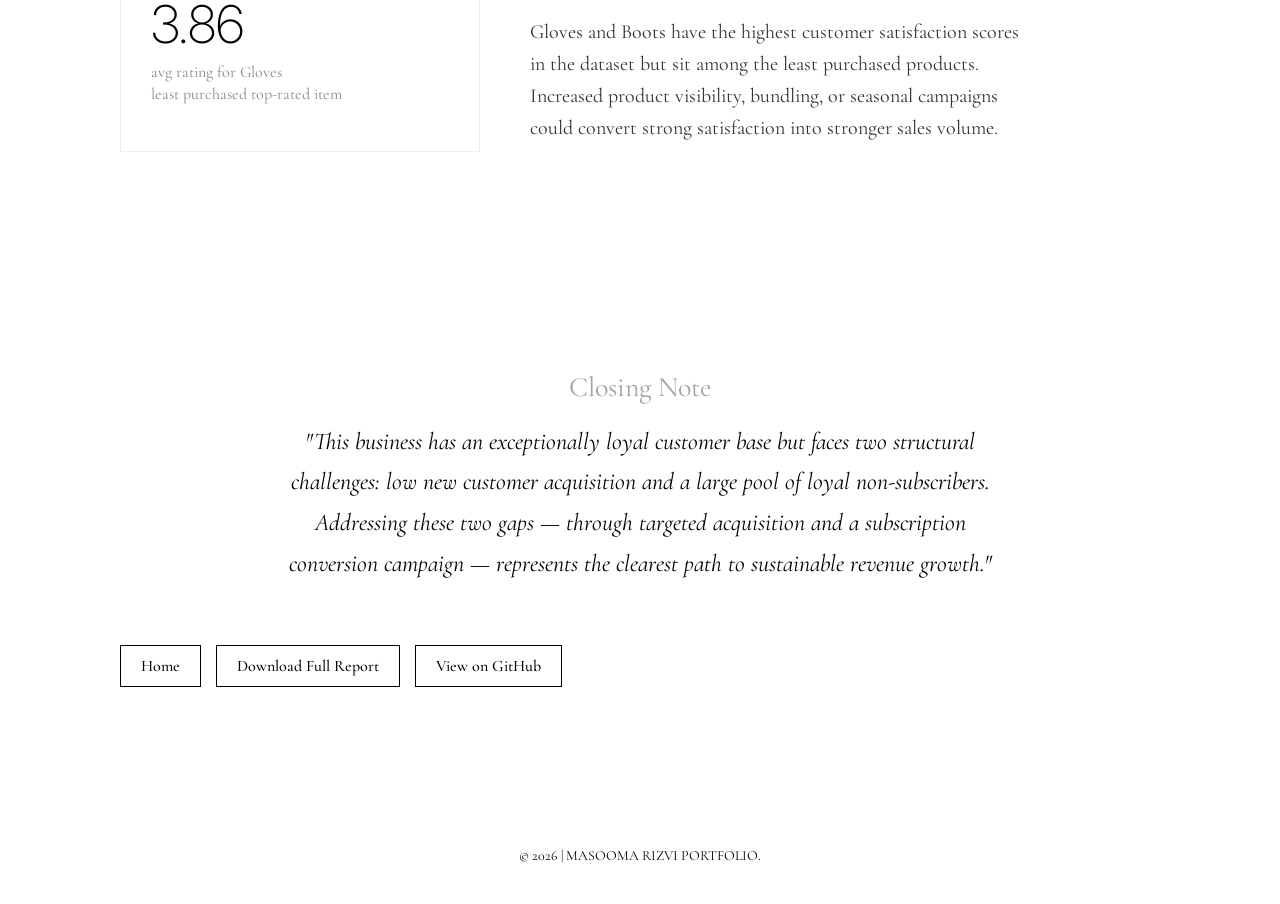
==== commit 6b78ef67: "fixes" ====
--- a/CustomerAnalysis.html
+++ b/CustomerAnalysis.html
@@ -29,7 +29,7 @@
   <section class="intro-section">
     <div class="intro-text">
       <p class="project-title">CUSTOMER SHOPPING BEHAVIOUR</p>
-      <p class="project-dates">JUNE 2025</p>
+      <p class="project-dates">JUNE 2026</p>
       <p class="project-description"><em>"A data analysis of 3,900 retail customers examining spending patterns, customer loyalty, product performance, and the impact of subscriptions and discounts on revenue."</em></p>
 
       <p class="section-label">TOOLKIT</p>
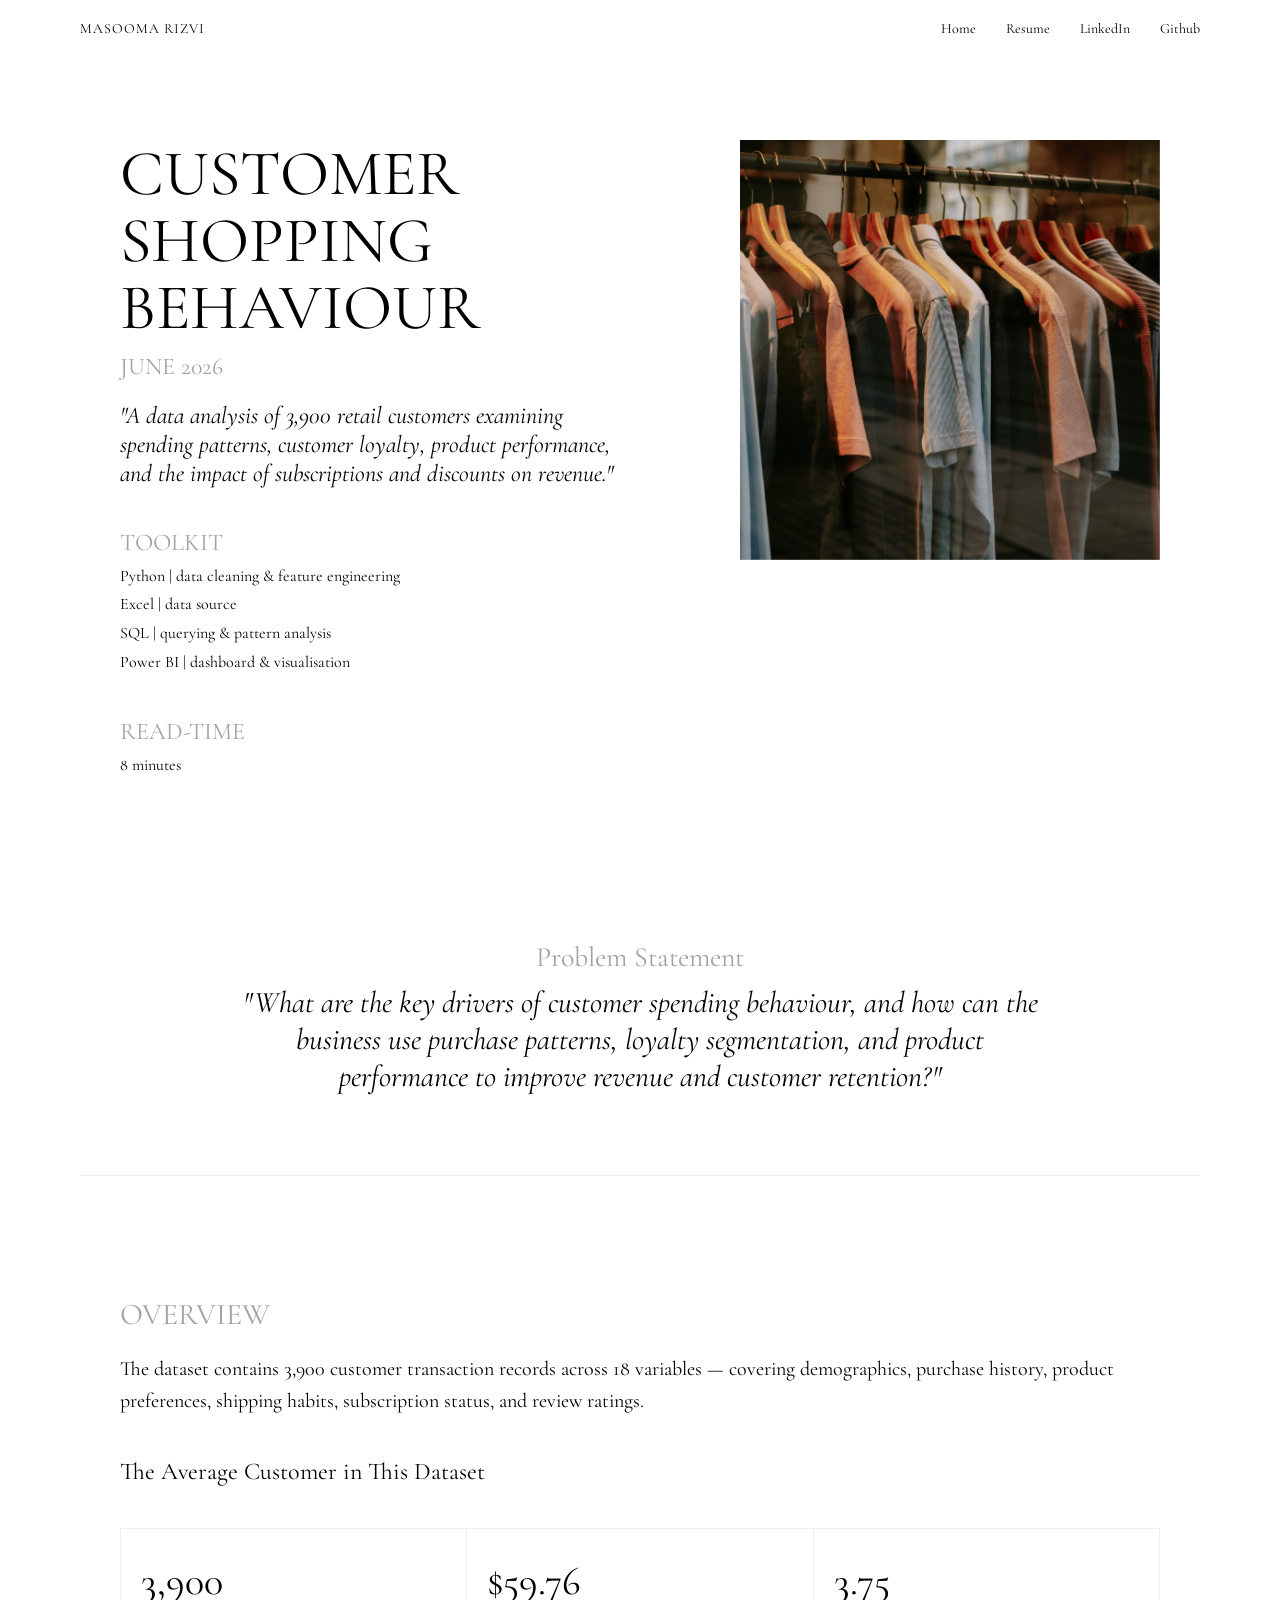
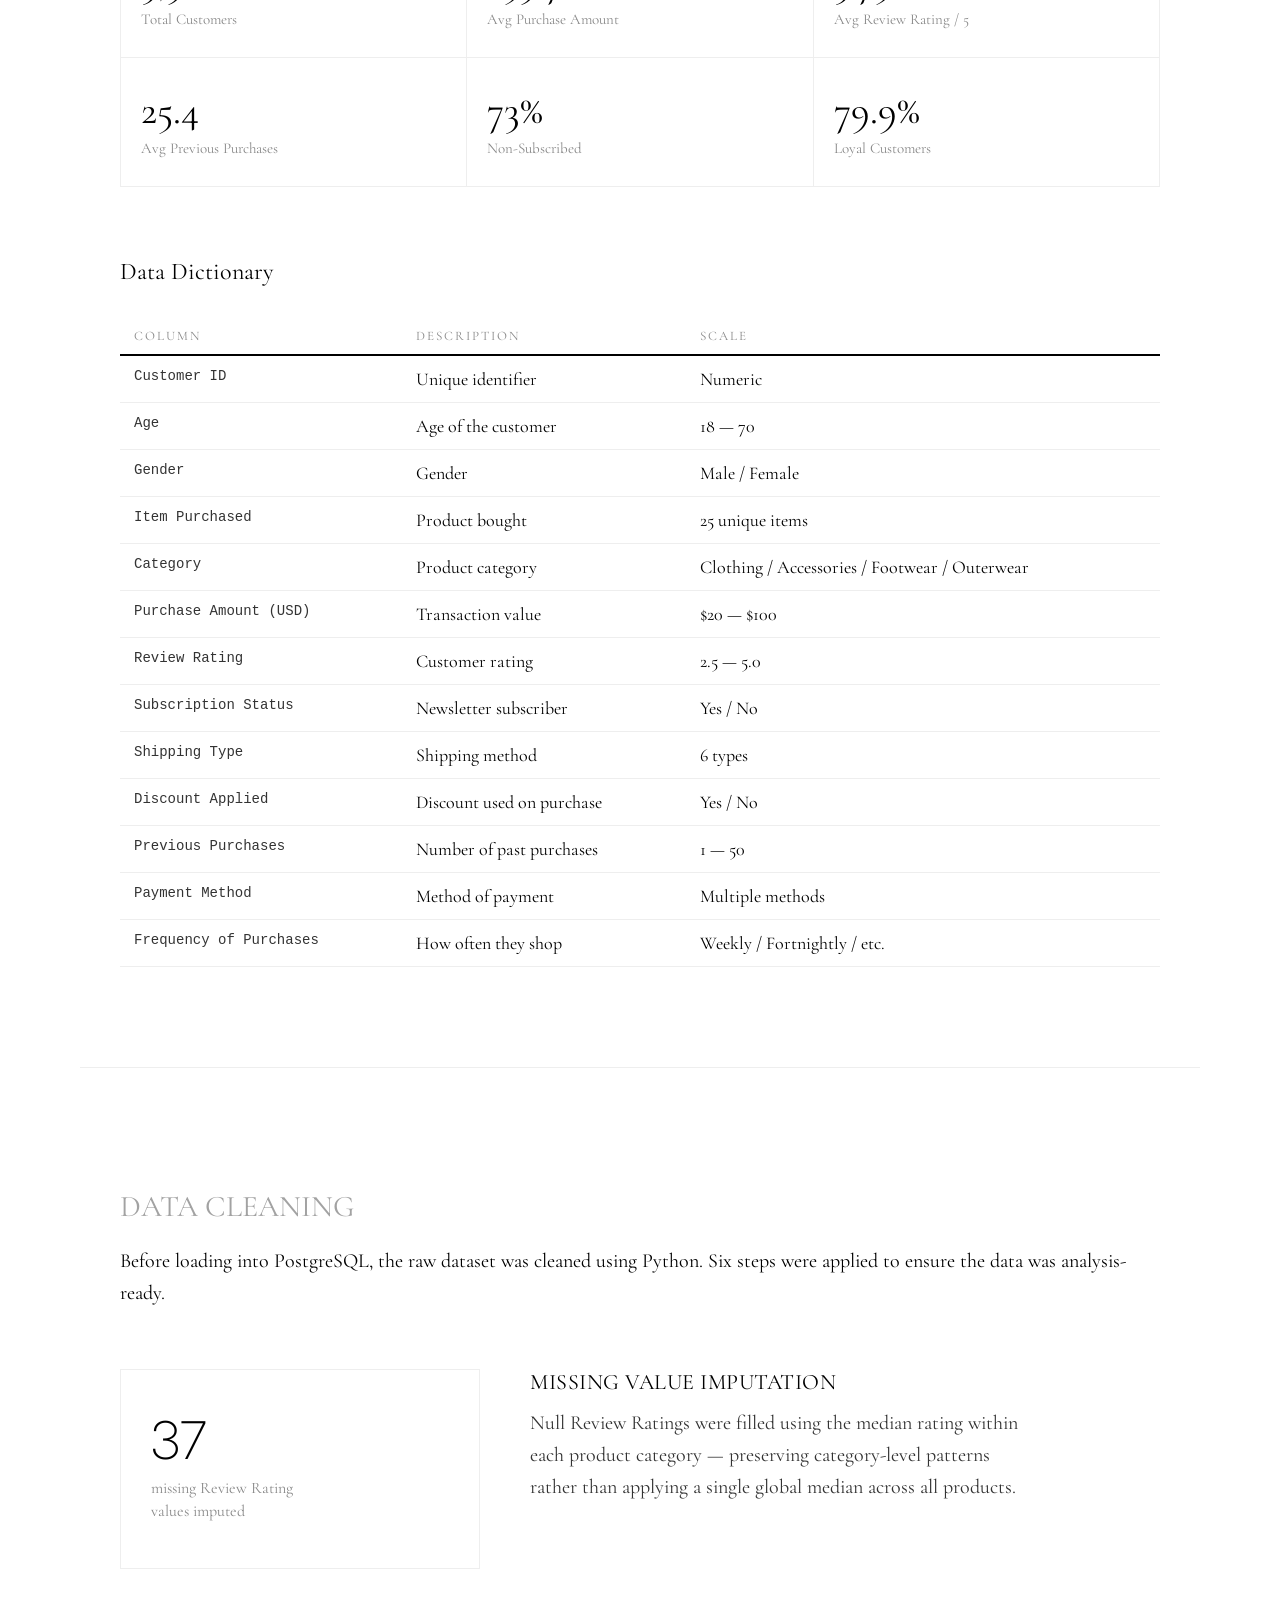
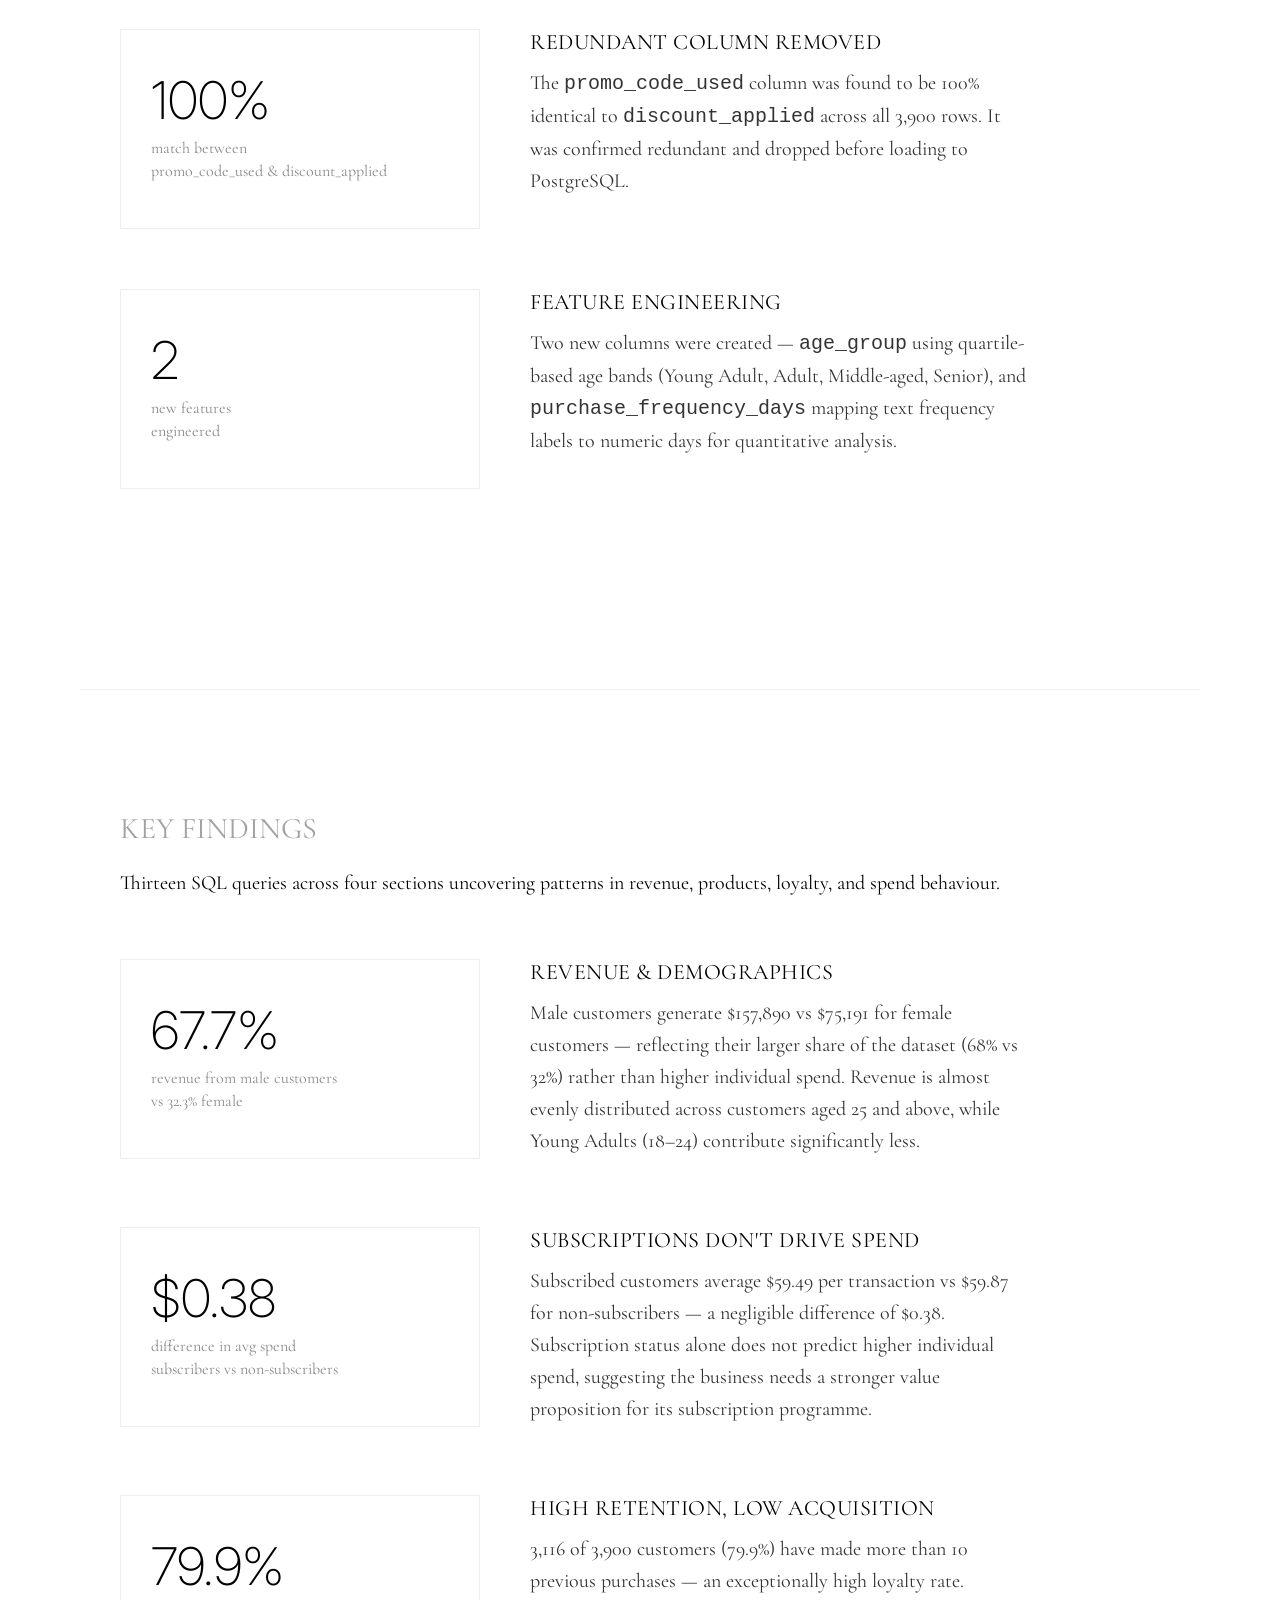
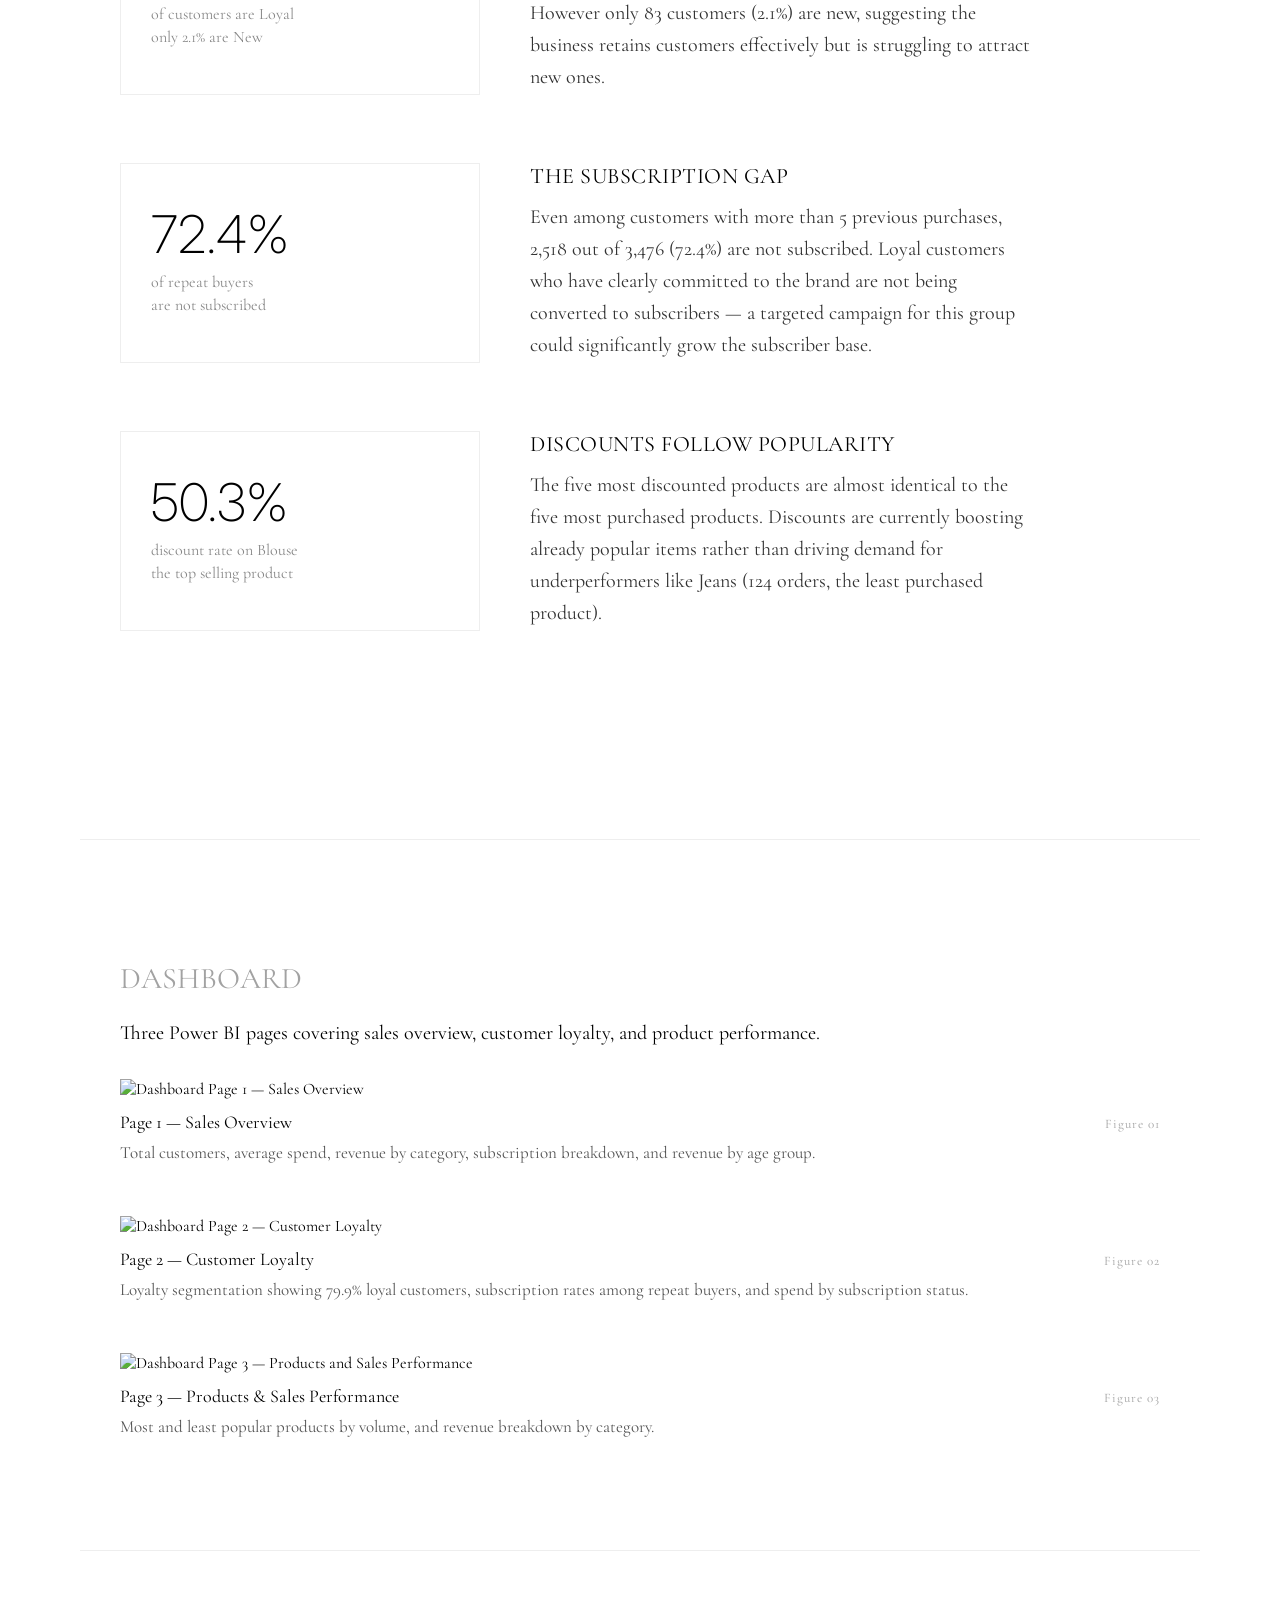
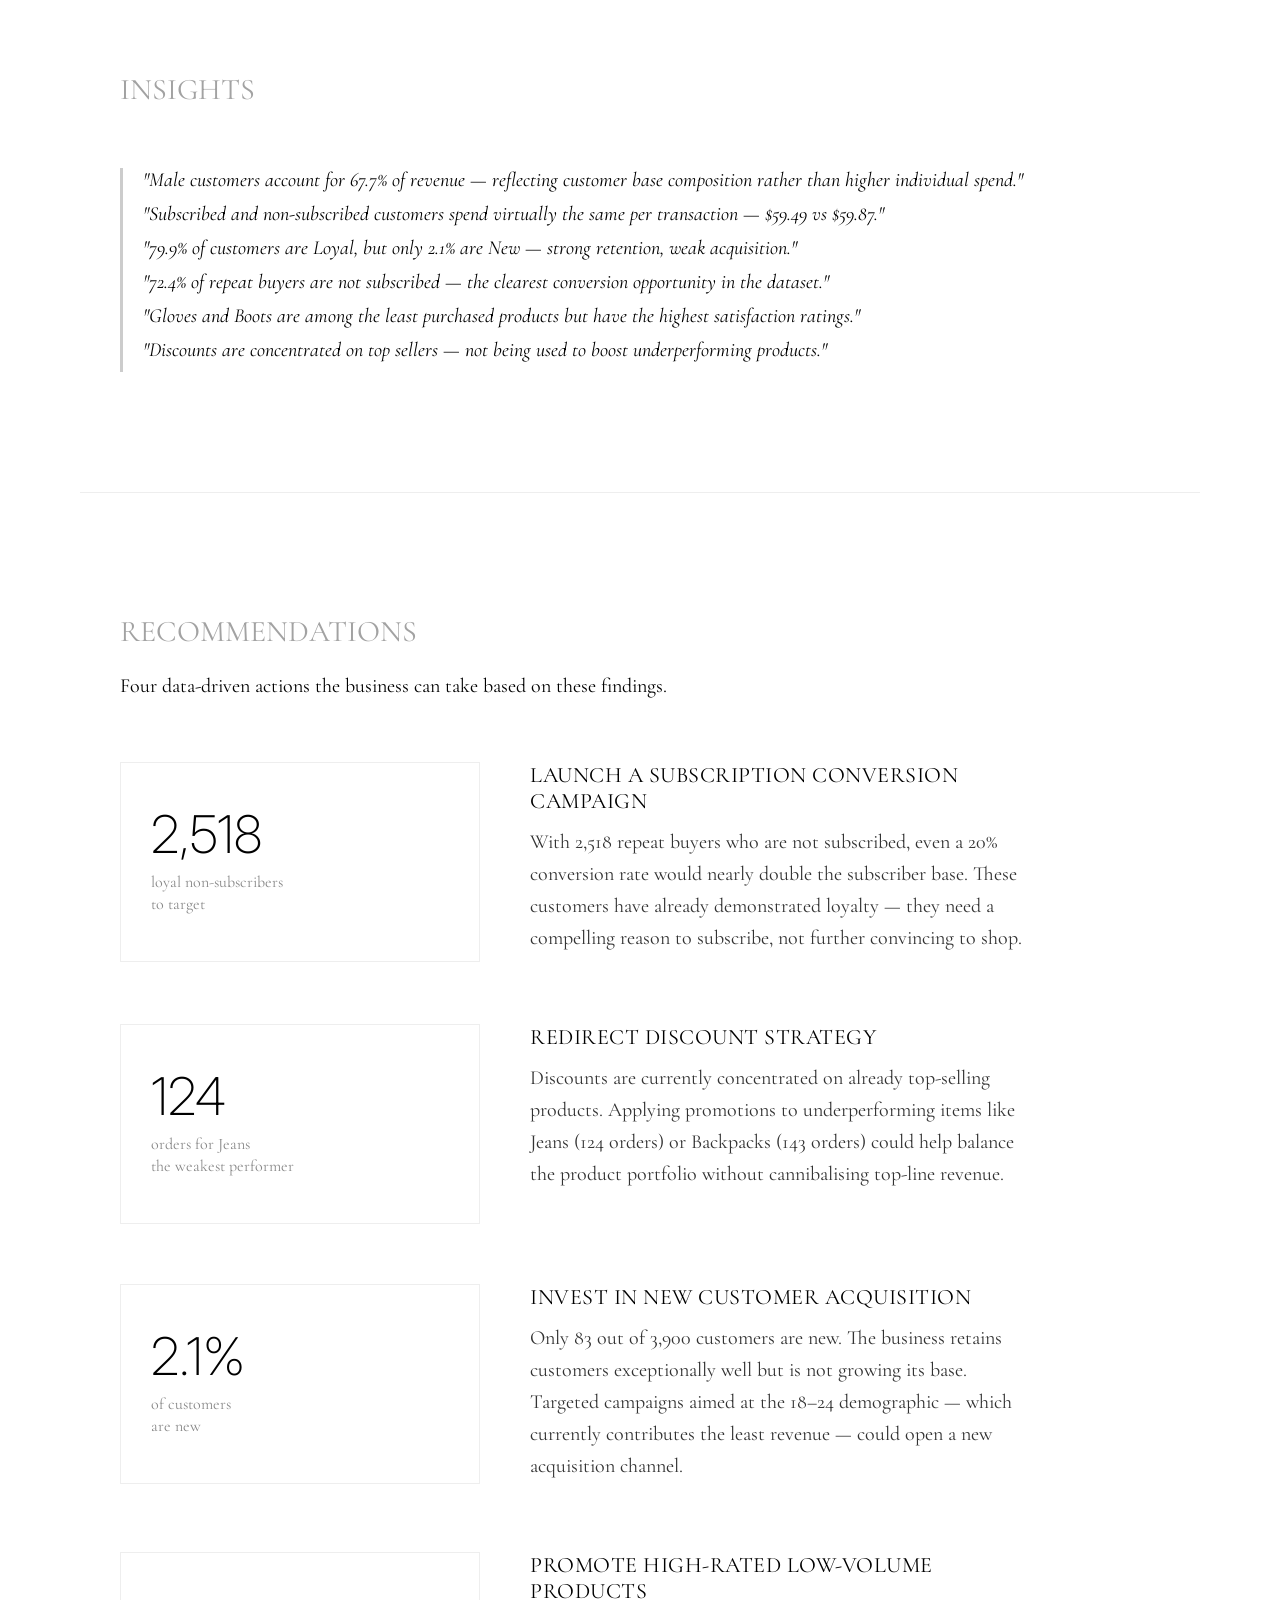
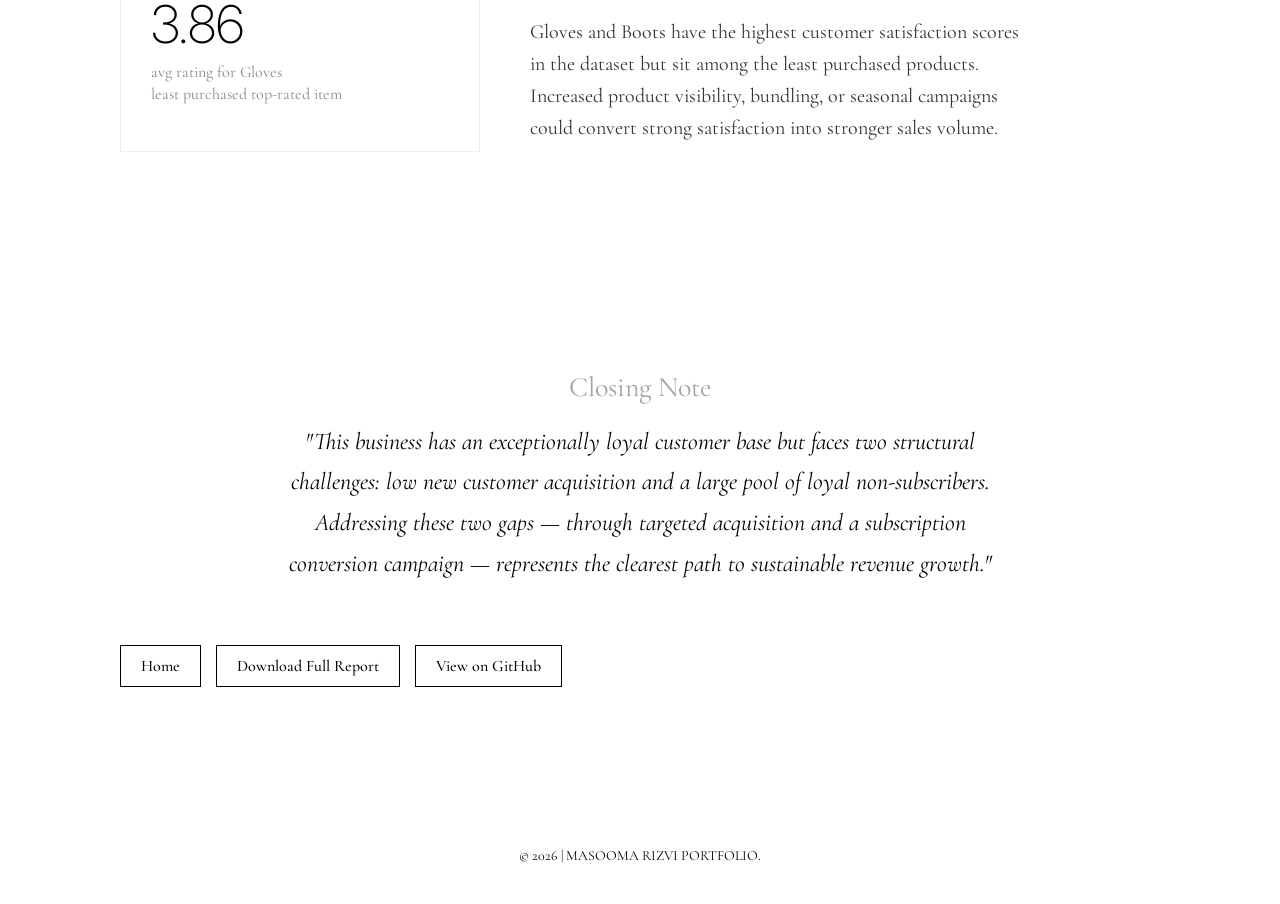
==== commit 18f3eb5e: "image fix" ====
--- a/CustomerAnalysis.html
+++ b/CustomerAnalysis.html
@@ -45,7 +45,7 @@
     </div>
 
     <div class="intro-img">
-      <img src="images/CustomerAnalysis.jpg" alt="Customer Shopping Dashboard">
+      <img src="Images/CustomerAnalysis.jpg" alt="Customer Shopping Dashboard">
     </div>
   </section>
 
